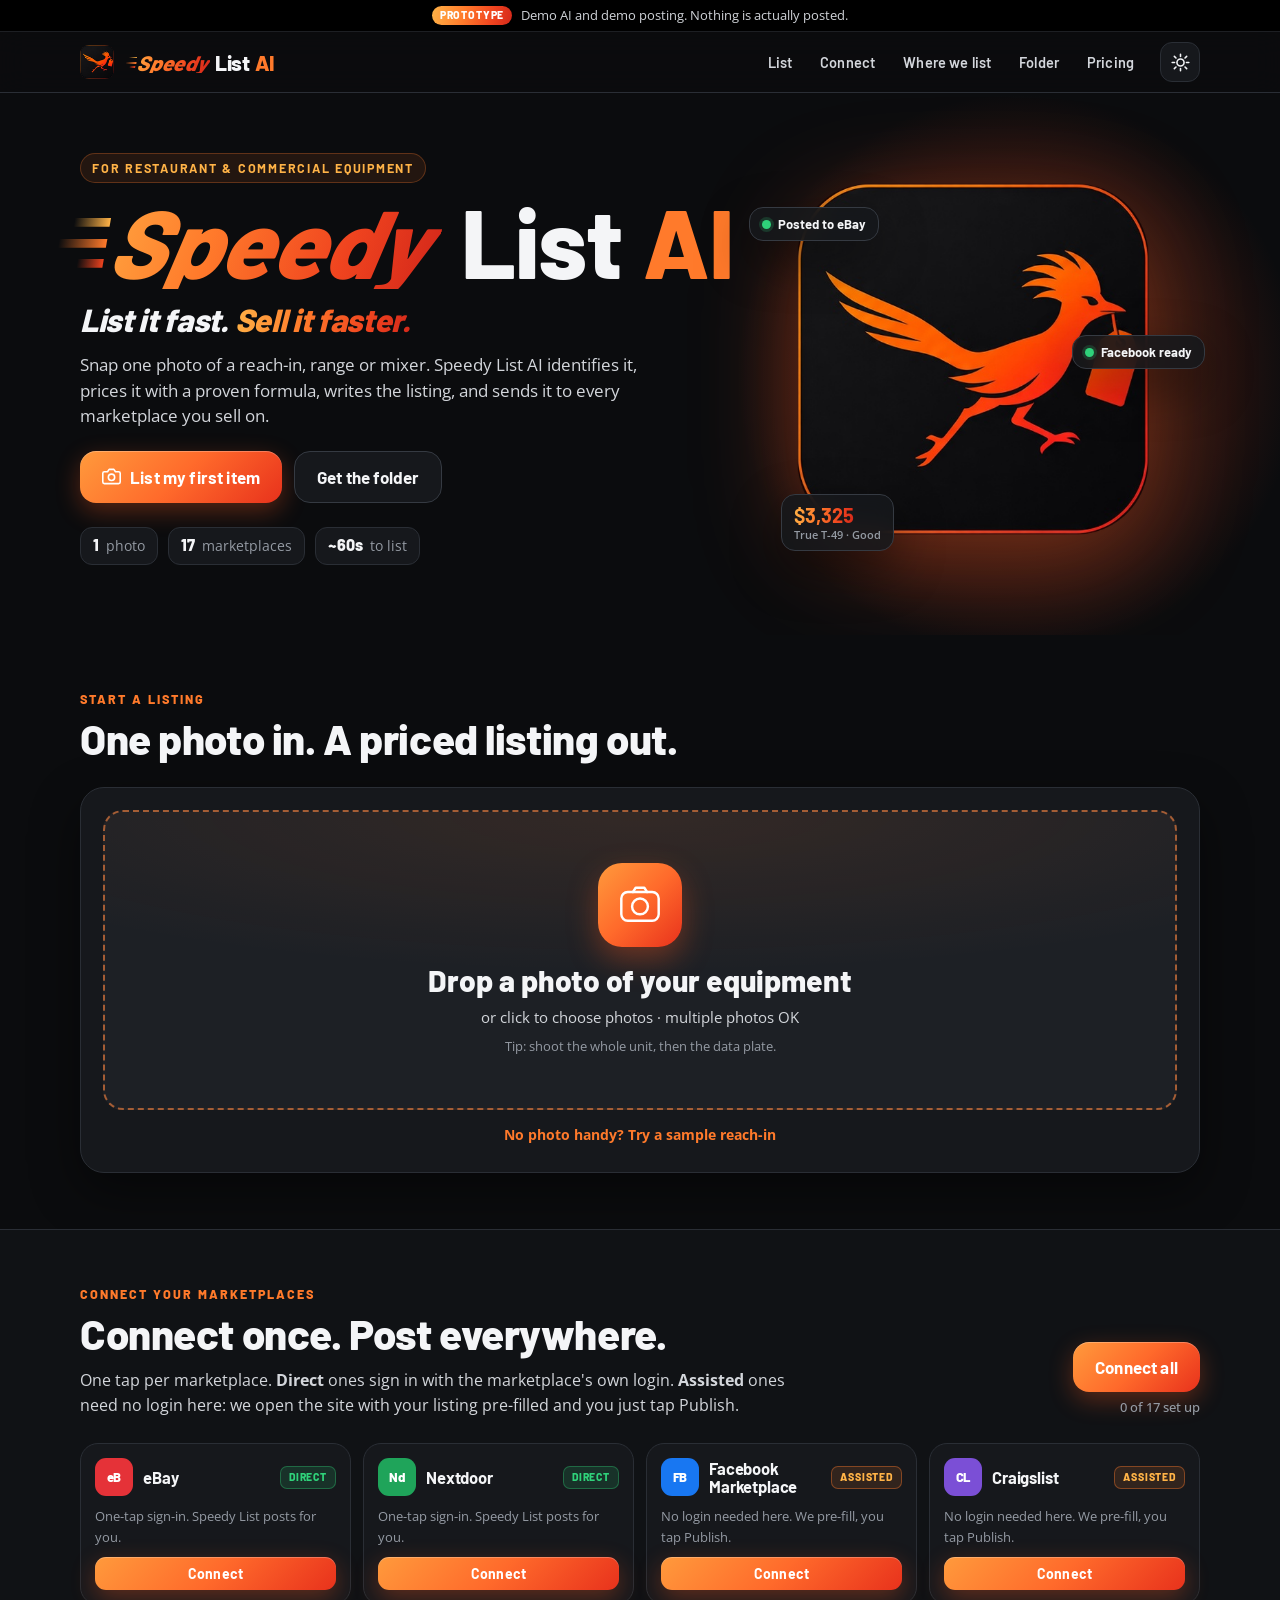
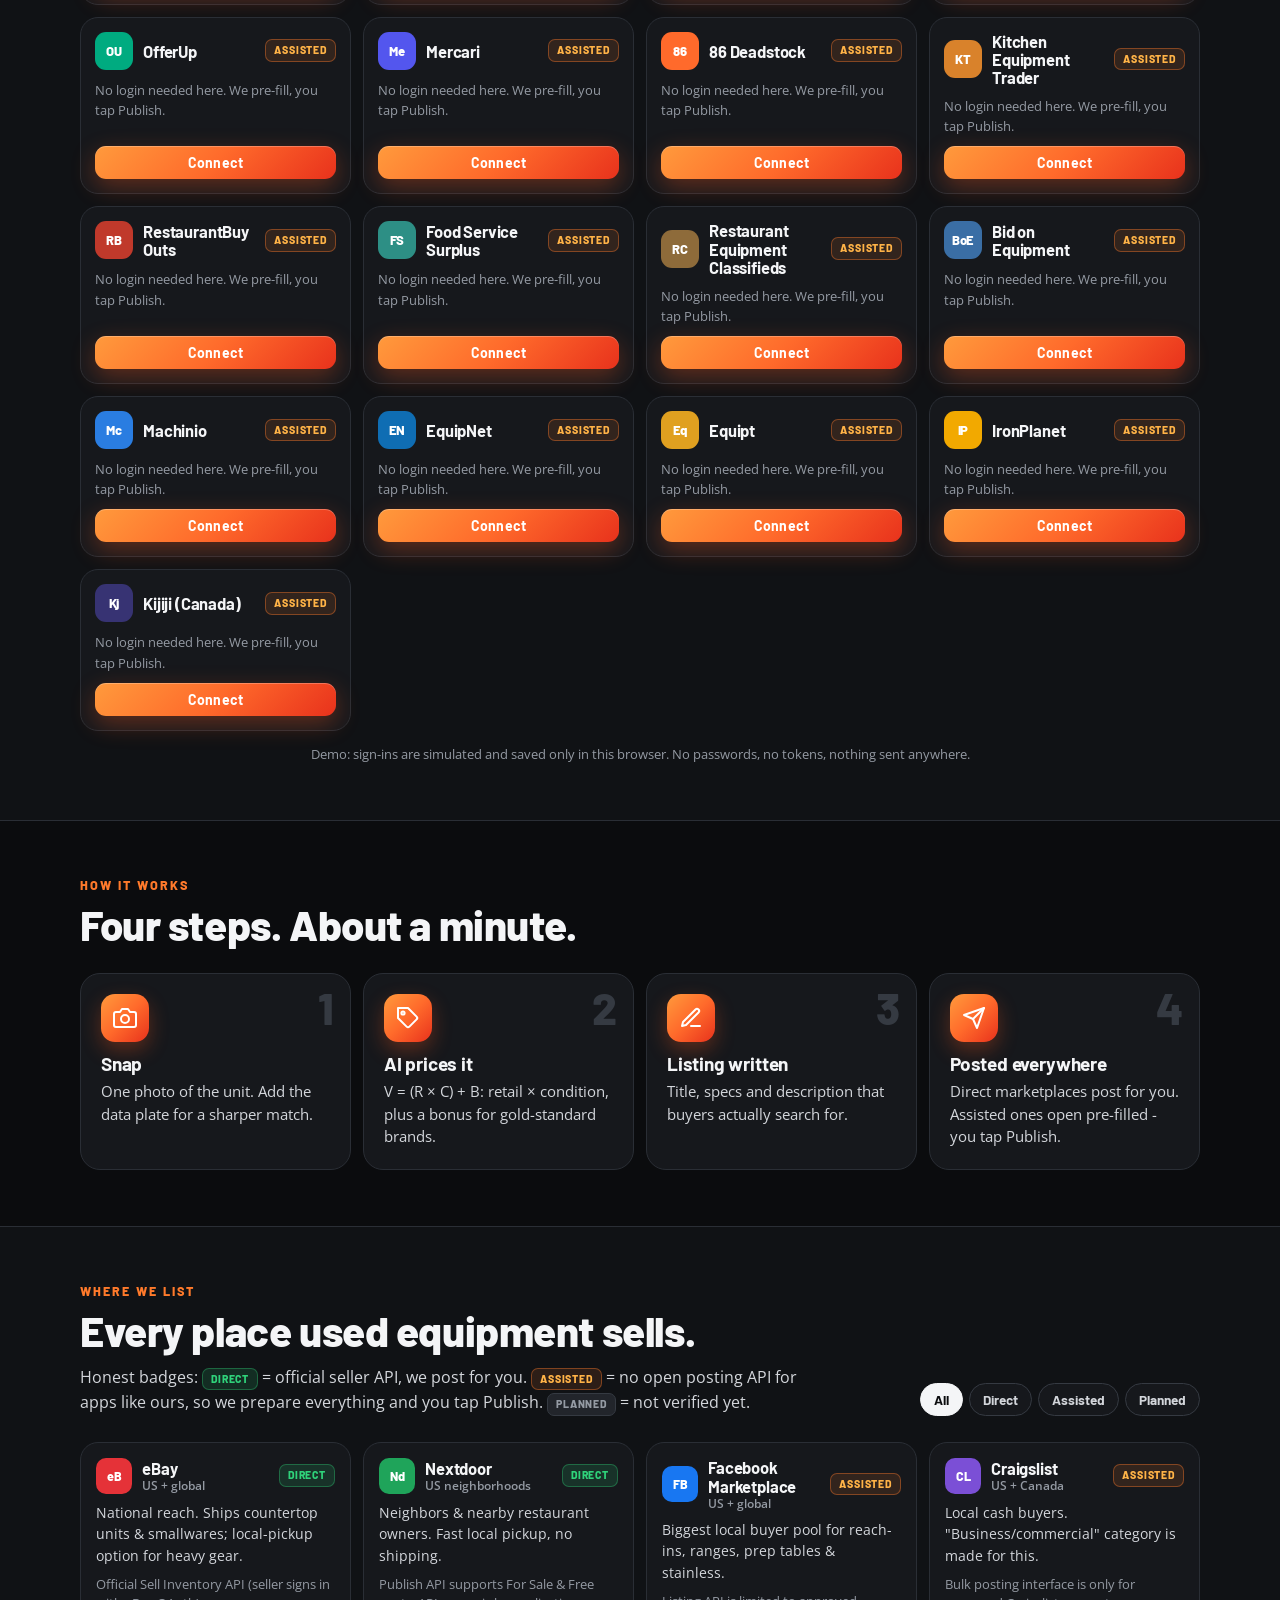
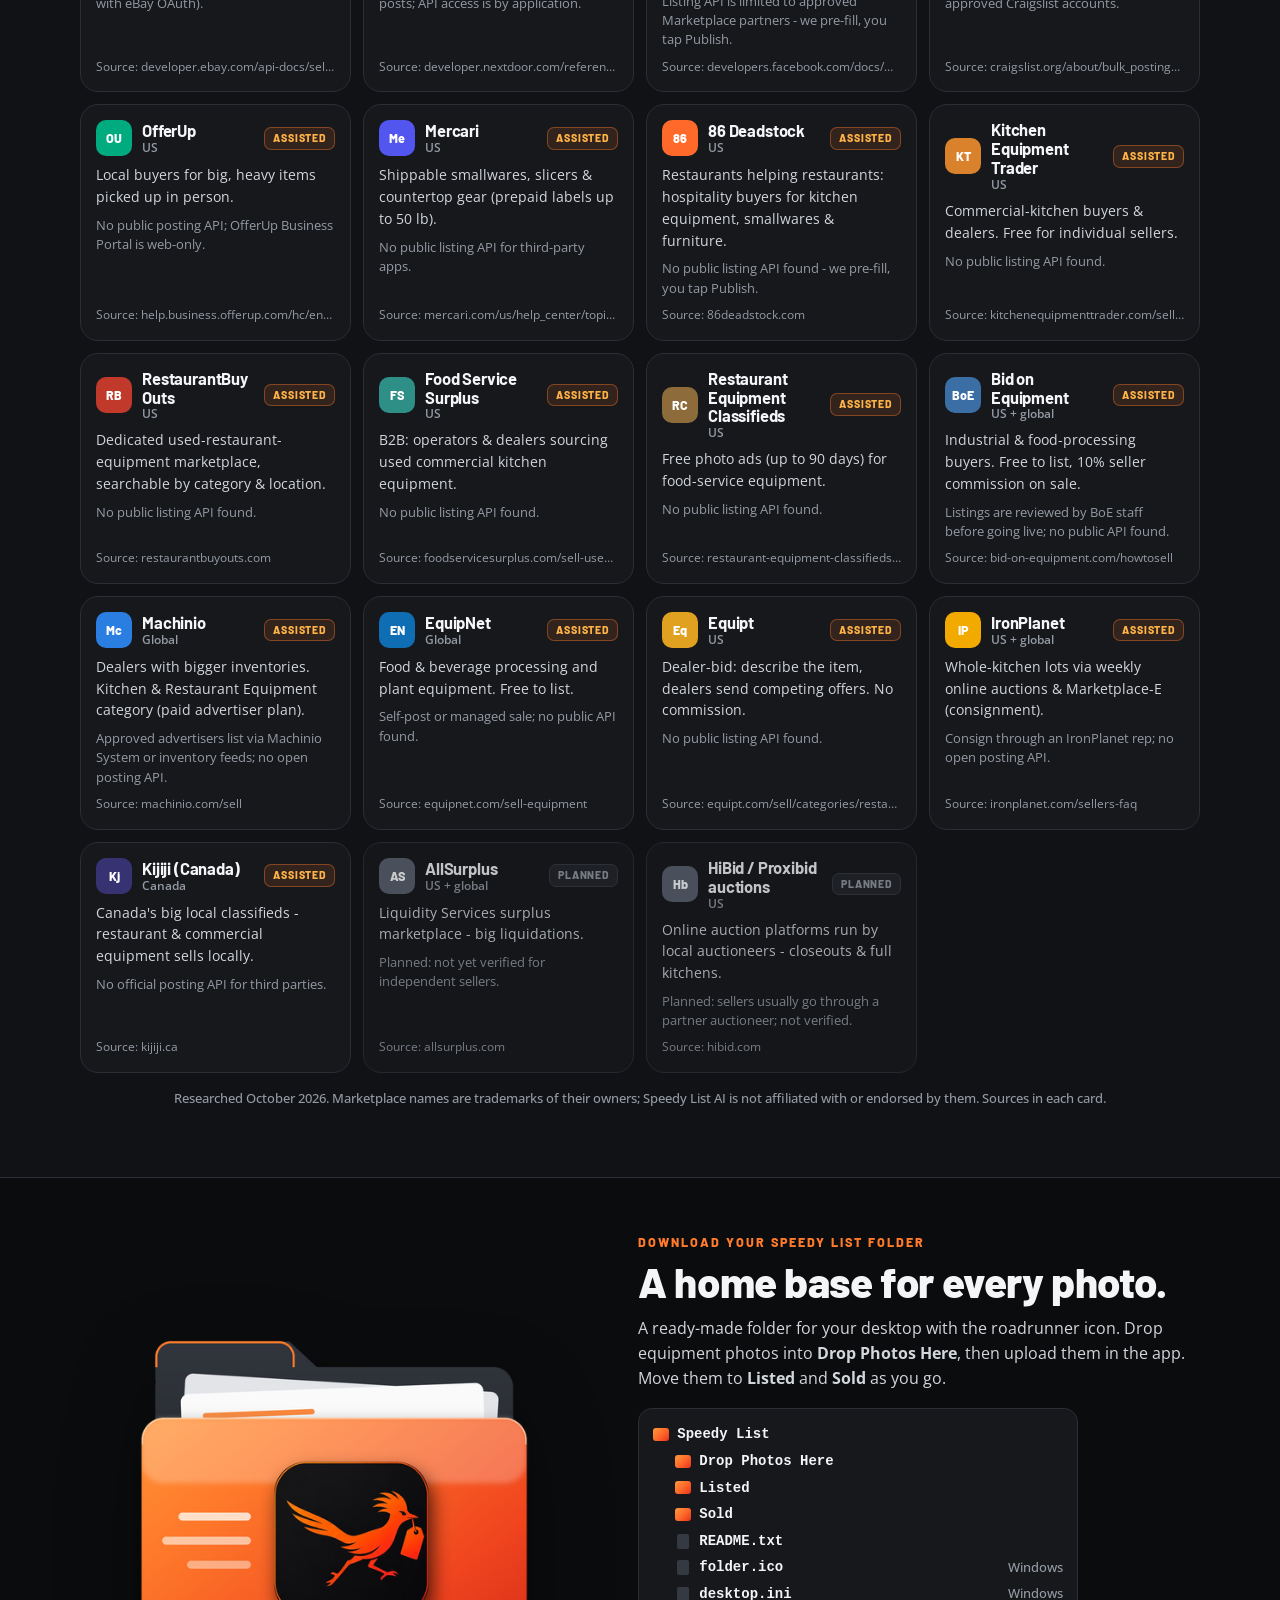
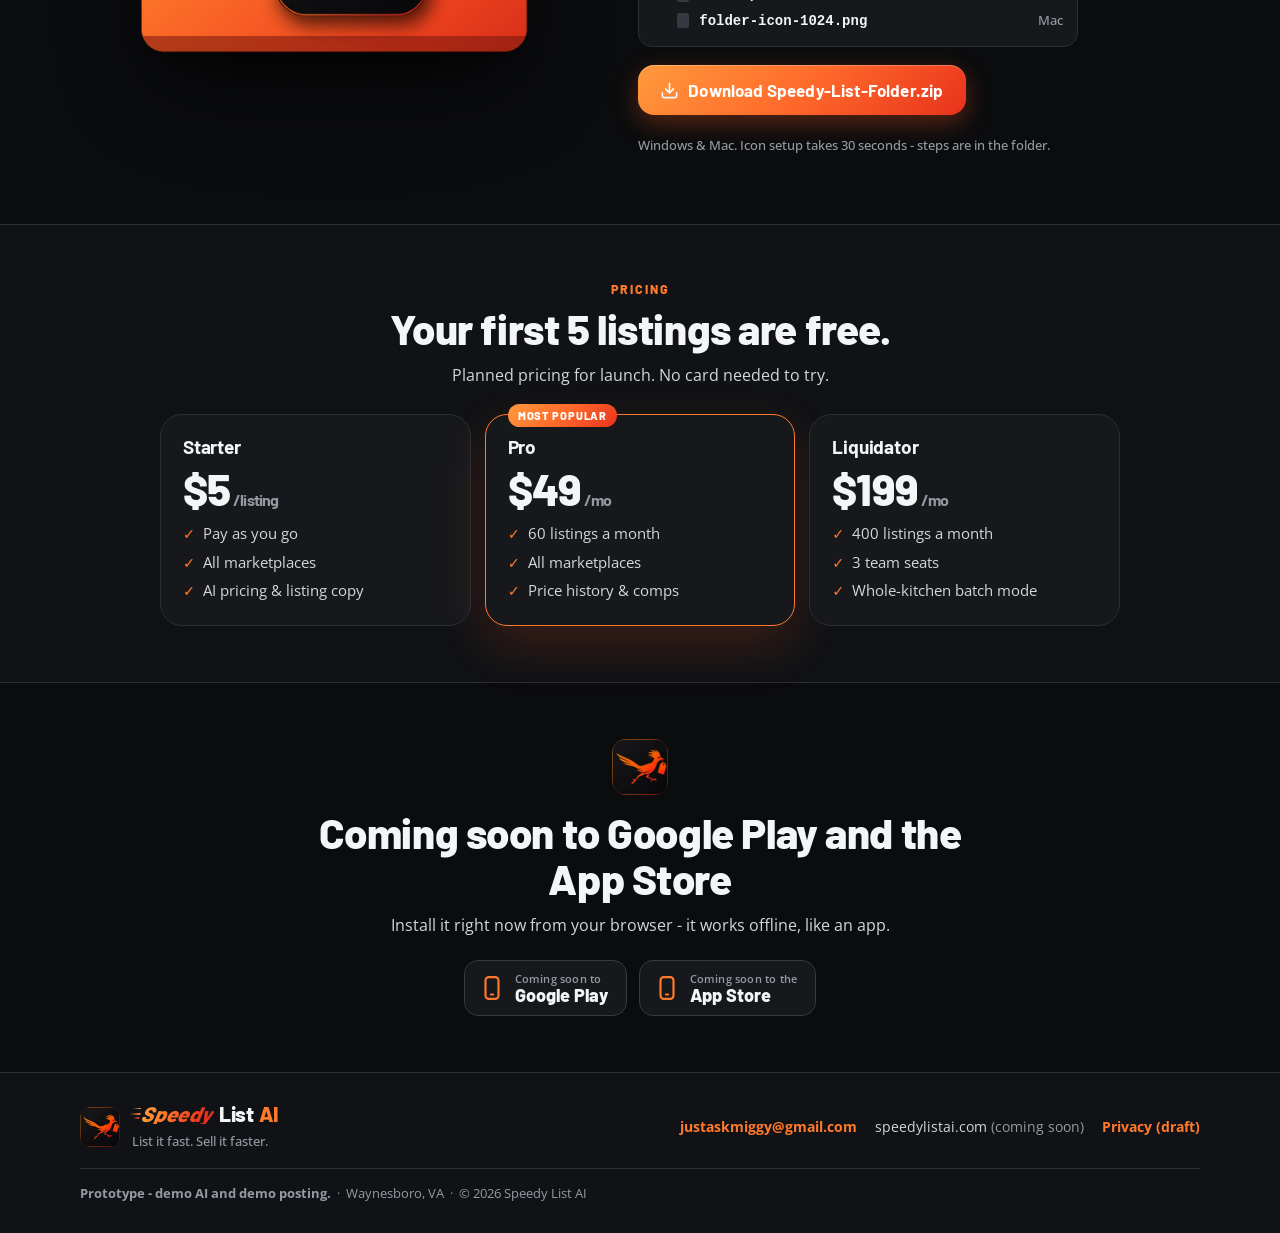
==== index.html @ b5d0db67 "Speedy List AI prototype" ====
<!doctype html>
<html lang="en" data-theme="dark">
<head>
<meta charset="utf-8">
<meta name="viewport" content="width=device-width, initial-scale=1, viewport-fit=cover">
<title>Speedy List AI - List it fast. Sell it faster.</title>
<meta name="description" content="Speedy List AI: one photo of your restaurant or commercial equipment becomes a priced listing on every marketplace. Prototype with demo AI and demo posting.">
<meta name="theme-color" content="#0b0c0e" media="(prefers-color-scheme: dark)">
<meta name="theme-color" content="#0b0c0e">
<meta name="color-scheme" content="dark light">
<link rel="manifest" href="manifest.webmanifest">
<link rel="icon" href="assets/brand/roadrunner-favicon-32.png" sizes="32x32" type="image/png">
<link rel="icon" href="assets/brand/roadrunner-icon-192.png" sizes="192x192" type="image/png">
<link rel="apple-touch-icon" href="assets/brand/roadrunner-apple-touch-180.png" sizes="180x180">
<meta name="apple-mobile-web-app-capable" content="yes"><meta name="mobile-web-app-capable" content="yes">
<meta name="apple-mobile-web-app-title" content="Speedy List">
<meta name="apple-mobile-web-app-status-bar-style" content="black-translucent">
<meta property="og:title" content="Speedy List AI - List it fast. Sell it faster.">
<meta property="og:description" content="One photo. Every marketplace. Priced right.">
<meta property="og:image" content="assets/brand/roadrunner-icon-512.png">
<link rel="preload" href="assets/fonts/Barlow-ExtraBold.woff2" as="font" type="font/woff2" crossorigin>
<link rel="preload" href="assets/fonts/OpenSans-var.woff2" as="font" type="font/woff2" crossorigin>
<link rel="stylesheet" href="css/app.css">
<script>try{var t=localStorage.getItem('sla.theme');if(t)document.documentElement.setAttribute('data-theme',t)}catch(e){}</script>
</head>
<body>
<a class="skip" href="#list">Skip to listing</a>
<div class="protobar" role="note"><span class="pill">PROTOTYPE</span> Demo AI and demo posting. Nothing is actually posted.</div>

<header class="topbar">
  <div class="wrap topbar-in">
    <a class="brand" href="#top" aria-label="Speedy List AI home">
      <img src="assets/brand/roadrunner-tile-64.png" width="34" height="34" alt="">
      <span class="wordmark sm"><span class="sp-speedy">Speedy</span><span class="sp-list">List</span><span class="sp-ai">AI</span></span>
    </a>
    <nav class="topnav" aria-label="Sections">
      <a href="#list">List</a><a href="#connect">Connect</a><a href="#marketplaces">Where we list</a><a href="#folder">Folder</a><a href="#pricing">Pricing</a>
    </nav>
    <button class="btn ghost sm" id="installBtn" hidden>Install app</button>
    <button class="iconbtn" id="themeBtn" aria-label="Toggle light / dark mode" title="Light / dark">
      <svg class="i-sun" viewBox="0 0 24 24" aria-hidden="true"><circle cx="12" cy="12" r="4.5"/><path d="M12 1.5v3M12 19.5v3M4.2 4.2l2.1 2.1M17.7 17.7l2.1 2.1M1.5 12h3M19.5 12h3M4.2 19.8l2.1-2.1M17.7 6.3l2.1-2.1"/></svg>
      <svg class="i-moon" viewBox="0 0 24 24" aria-hidden="true"><path d="M20.5 14.5A8.5 8.5 0 0 1 9.5 3.5a8.5 8.5 0 1 0 11 11z"/></svg>
    </button>
  </div>
</header>

<main id="top">
  <!-- HERO -->
  <section class="hero">
    <div class="hero-glow" aria-hidden="true"></div>
    <div class="wrap hero-in">
      <div class="hero-copy">
        <span class="eyebrow">For restaurant &amp; commercial equipment</span>
        <h1 class="wordmark xl"><span class="sp-speedy">Speedy</span><span class="sp-list">List</span><span class="sp-ai">AI</span></h1>
        <p class="slogan">List it fast. <span>Sell it faster.</span></p>
        <p class="lede">Snap one photo of a reach-in, range or mixer. Speedy List AI identifies it, prices it with a proven formula, writes the listing, and sends it to every marketplace you sell on.</p>
        <div class="cta-row">
          <a class="btn primary lg" href="#list">
            <svg viewBox="0 0 24 24" aria-hidden="true"><path d="M23 19a2 2 0 0 1-2 2H3a2 2 0 0 1-2-2V8a2 2 0 0 1 2-2h4l2-3h6l2 3h4a2 2 0 0 1 2 2z"/><circle cx="12" cy="13" r="4"/></svg>
            List my first item</a>
          <a class="btn ghost lg" href="#folder">Get the folder</a>
        </div>
        <ul class="hero-stats">
          <li><b>1</b> photo</li><li><b>17</b> marketplaces</li><li><b>~60s</b> to list</li>
        </ul>
      </div>
      <div class="hero-art" aria-hidden="true">
        <div class="tile-ring"><img src="assets/brand/roadrunner-tile.png" width="300" height="300" alt=""></div>
        <div class="float f1"><span class="dot ok"></span>Posted to eBay</div>
        <div class="float f2"><span class="dot ok"></span>Facebook ready</div>
        <div class="float f3"><b>$3,325</b><small>True T-49 · Good</small></div>
      </div>
    </div>
  </section>

  <!-- LIST FLOW -->
  <section class="sec" id="list">
    <div class="wrap">
      <div class="sec-head">
        <span class="kicker">Start a listing</span>
        <h2>One photo in. A priced listing out.</h2>
      </div>

      <div class="flow card" id="flow">
        <!-- step 0: drop -->
        <div class="step" id="stepDrop">
          <label class="drop" id="drop" tabindex="0">
            <input type="file" id="fileIn" accept="image/*" multiple hidden>
            <div class="drop-icon" aria-hidden="true">
              <svg viewBox="0 0 64 64"><rect x="6" y="14" width="52" height="40" rx="9"/><circle cx="32" cy="34" r="11"/><path d="M22 14l4-6h12l4 6"/></svg>
            </div>
            <strong class="drop-title">Drop a photo of your equipment</strong>
            <span class="drop-sub"><span class="desk">or click to choose photos</span><span class="mob">Tap to take a photo or choose from your library</span> · multiple photos OK</span>
            <span class="drop-hint">Tip: shoot the whole unit, then the data plate.</span>
          </label>
          <div class="sample-row"><button class="linkbtn" id="sampleBtn" type="button">No photo handy? Try a sample reach-in</button></div>
        </div>

        <!-- step 1: thumbs + identifying -->
        <div class="step" id="stepId" hidden>
          <div class="thumbs" id="thumbs"></div>
          <div class="ident" id="ident">
            <div class="scan"><img id="scanImg" alt=""><span class="scanline"></span></div>
            <div class="ident-copy">
              <h3><span class="spinner"></span> Identifying...</h3>
              <ul class="ident-steps" id="identSteps">
                <li>Reading the photo</li><li>Spotting brand &amp; model</li><li>Checking the data plate</li><li>Pulling new retail price</li>
              </ul>
              <p class="demo-note">Demo AI - simulated for the prototype.</p>
            </div>
          </div>
        </div>

        <!-- step 2: result -->
        <div class="step" id="stepResult" hidden>
          <div class="result-grid">
            <div class="col">
              <div class="item-card">
                <div class="item-photo"><img id="itemImg" alt="Your equipment photo"><span class="badge demo">DEMO AI</span></div>
                <div class="item-meta">
                  <span class="badge ok" id="itemConf">92% match</span>
                  <h3 id="itemName">True T-49 Two-Section Reach-In Refrigerator</h3>
                  <dl class="kv"><dt>Brand</dt><dd id="itemBrand">True</dd><dt>Model</dt><dd id="itemModel">T-49</dd><dt>Category</dt><dd id="itemCat">Refrigeration</dd></dl>
                  <p class="demo-note strong">Demo AI: this prototype does not analyze your photo yet. It picks a plausible sample item so you can see the flow. Edit anything below.</p>
                  <button class="linkbtn" id="retryBtn" type="button">Not it? Try another guess</button>
                </div>
              </div>

              <div class="price-card">
                <div class="price-head">
                  <h3>Speedy price</h3>
                  <span class="formula-tag">V = (R &times; C) + B</span>
                </div>
                <div class="field">
                  <label for="retailIn">R - new retail price</label>
                  <div class="money"><span>$</span><input id="retailIn" type="number" inputmode="numeric" min="0" step="50"></div>
                </div>
                <div class="field">
                  <span class="lbl">C - condition</span>
                  <div class="seg" id="condSeg" role="radiogroup" aria-label="Condition"></div>
                </div>
                <div class="field" id="bonusField">
                  <label for="bonusIn">B - brand bonus <span class="gold" id="goldTag">Gold-standard brand</span></label>
                  <div class="range-row"><input id="bonusIn" type="range" min="50" max="200" step="25"><output id="bonusOut">$150</output></div>
                  <p class="tiny" id="bonusNote">True, Hobart, Vulcan and Imperial Brown earn a $50-$200 bonus.</p>
                </div>
                <div class="calc" id="calc"></div>
                <div class="final">
                  <div><span class="tiny">Suggested list price</span><div class="big" id="vOut">$0</div></div>
                  <div class="field inline"><label for="priceIn">Your price</label><div class="money"><span>$</span><input id="priceIn" type="number" inputmode="numeric" min="0" step="5"></div></div>
                </div>
              </div>
            </div>

            <div class="col">
              <div class="listing-card">
                <h3>Your listing <span class="tiny">written for you - edit freely</span></h3>
                <div class="field"><label for="titleIn">Title <span class="tiny" id="titleCount">0/80</span></label><input id="titleIn" maxlength="80"></div>
                <div class="field"><label for="descIn">Description</label><textarea id="descIn" rows="9"></textarea></div>
              </div>

              <div class="post-card" id="postCard">
                <div class="post-head">
                  <h3>Post to</h3>
                  <a class="linkbtn" href="#connect" id="manageConn">Manage connections</a>
                </div>
                <div class="conn-chips" id="connChips"></div>
                <div class="conn-nudge" id="connNudge" hidden>
                  <span>Connect once and Speedy List checks your marketplaces automatically.</span>
                  <button class="btn primary sm" type="button" data-act="connect-all">Connect all (30 sec)</button>
                </div>
                <div class="mk-checks" id="mkChecks"></div>
                <button class="btn primary lg block" id="postBtn" type="button">
                  <svg viewBox="0 0 24 24" aria-hidden="true"><path d="M22 2 11 13"/><path d="M22 2 15 22l-4-9-9-4z"/></svg>
                  Post everywhere</button>
                <p class="demo-note center">Demo posting - nothing leaves your device.</p>
                <ol class="progress" id="postProgress" hidden></ol>
                <div class="done-row" id="doneRow" hidden>
                  <button class="btn ghost" id="againBtn" type="button">List another item</button>
                </div>
              </div>
            </div>
          </div>
        </div>
      </div>
    </div>
  </section>

  <!-- CONNECT -->
  <section class="sec alt" id="connect">
    <div class="wrap">
      <div class="sec-head row">
        <div>
          <span class="kicker">Connect your marketplaces</span>
          <h2>Connect once. Post everywhere.</h2>
          <p class="sub">One tap per marketplace. <b>Direct</b> ones sign in with the marketplace's own login. <b>Assisted</b> ones need no login here: we open the site with your listing pre-filled and you just tap Publish.</p>
        </div>
        <div class="connect-actions">
          <button class="btn primary lg" type="button" data-act="connect-all">Connect all</button>
          <span class="tiny" id="connSummary">0 of 17 connected</span>
        </div>
      </div>
      <div class="conn-grid" id="connGrid"></div>
      <p class="demo-note center">Demo: sign-ins are simulated and saved only in this browser. No passwords, no tokens, nothing sent anywhere.</p>
    </div>
  </section>

  <!-- HOW -->
  <section class="sec" id="how">
    <div class="wrap">
      <div class="sec-head"><span class="kicker">How it works</span><h2>Four steps. About a minute.</h2></div>
      <ol class="how">
        <li><span class="n">1</span><div class="how-ic"><svg viewBox="0 0 24 24"><path d="M23 19a2 2 0 0 1-2 2H3a2 2 0 0 1-2-2V8a2 2 0 0 1 2-2h4l2-3h6l2 3h4a2 2 0 0 1 2 2z"/><circle cx="12" cy="13" r="4"/></svg></div><h3>Snap</h3><p>One photo of the unit. Add the data plate for a sharper match.</p></li>
        <li><span class="n">2</span><div class="how-ic"><svg viewBox="0 0 24 24"><path d="M20.6 13.4 13.4 20.6a2 2 0 0 1-2.8 0L2 12V2h10l8.6 8.6a2 2 0 0 1 0 2.8z"/><circle cx="7" cy="7" r="1.6"/></svg></div><h3>AI prices it</h3><p>V = (R &times; C) + B: retail &times; condition, plus a bonus for gold-standard brands.</p></li>
        <li><span class="n">3</span><div class="how-ic"><svg viewBox="0 0 24 24"><path d="M12 20h9"/><path d="M16.5 3.5a2.1 2.1 0 0 1 3 3L7 19l-4 1 1-4z"/></svg></div><h3>Listing written</h3><p>Title, specs and description that buyers actually search for.</p></li>
        <li><span class="n">4</span><div class="how-ic"><svg viewBox="0 0 24 24"><path d="M22 2 11 13"/><path d="M22 2 15 22l-4-9-9-4z"/></svg></div><h3>Posted everywhere</h3><p>Direct marketplaces post for you. Assisted ones open pre-filled - you tap Publish.</p></li>
      </ol>
    </div>
  </section>

  <!-- MARKETPLACES -->
  <section class="sec alt" id="marketplaces">
    <div class="wrap">
      <div class="sec-head row">
        <div>
          <span class="kicker">Where we list</span>
          <h2>Every place used equipment sells.</h2>
          <p class="sub">Honest badges: <span class="mbadge direct">Direct</span> = official seller API, we post for you. <span class="mbadge assisted">Assisted</span> = no open posting API for apps like ours, so we prepare everything and you tap Publish. <span class="mbadge planned">Planned</span> = not verified yet.</p>
        </div>
        <div class="filter" role="tablist" aria-label="Filter marketplaces">
          <button class="chip on" data-filter="all" type="button">All</button>
          <button class="chip" data-filter="direct" type="button">Direct</button>
          <button class="chip" data-filter="assisted" type="button">Assisted</button>
          <button class="chip" data-filter="planned" type="button">Planned</button>
        </div>
      </div>
      <div class="mk-grid collapsed" id="mkGrid"></div>
      <div class="mk-more" id="mkMore"><button class="btn ghost" type="button" id="mkMoreBtn">Show all marketplaces</button></div>
      <p class="tiny center">Researched October 2026. Marketplace names are trademarks of their owners; Speedy List AI is not affiliated with or endorsed by them. Sources in each card.</p>
    </div>
  </section>

  <!-- FOLDER -->
  <section class="sec" id="folder">
    <div class="wrap folder-in">
      <div class="folder-art">
        <div class="folder-glow" aria-hidden="true"></div>
        <img src="img/speedy-list-folder-512.png" width="512" height="512" alt="Speedy List folder icon: an orange folder with the roadrunner logo on the front">
      </div>
      <div class="folder-copy">
        <span class="kicker">Download your Speedy List folder</span>
        <h2>A home base for every photo.</h2>
        <p class="sub">A ready-made folder for your desktop with the roadrunner icon. Drop equipment photos into <b>Drop Photos Here</b>, then upload them in the app. Move them to <b>Listed</b> and <b>Sold</b> as you go.</p>
        <ul class="tree" aria-label="Folder contents">
          <li class="d">Speedy List</li>
          <li class="d sub1">Drop Photos Here</li>
          <li class="d sub1">Listed</li>
          <li class="d sub1">Sold</li>
          <li class="f sub1">README.txt</li>
          <li class="f sub1">folder.ico <span class="tiny">Windows</span></li>
          <li class="f sub1">desktop.ini <span class="tiny">Windows</span></li>
          <li class="f sub1">folder-icon-1024.png <span class="tiny">Mac</span></li>
        </ul>
        <a class="btn primary lg" href="downloads/Speedy-List-Folder.zip" download="Speedy-List-Folder.zip" id="zipBtn">
          <svg viewBox="0 0 24 24" aria-hidden="true"><path d="M21 15v4a2 2 0 0 1-2 2H5a2 2 0 0 1-2-2v-4"/><path d="m7 10 5 5 5-5"/><path d="M12 15V3"/></svg>
          Download Speedy-List-Folder.zip</a>
        <p class="tiny">Windows &amp; Mac. Icon setup takes 30 seconds - steps are in the folder.</p>
      </div>
    </div>
  </section>

  <!-- PRICING -->
  <section class="sec alt" id="pricing">
    <div class="wrap">
      <div class="sec-head center"><span class="kicker">Pricing</span><h2>Your first 5 listings are free.</h2><p class="sub">Planned pricing for launch. No card needed to try.</p></div>
      <div class="plans">
        <div class="plan"><h3>Starter</h3><div class="amt">$5<small>/listing</small></div><ul><li>Pay as you go</li><li>All marketplaces</li><li>AI pricing &amp; listing copy</li></ul></div>
        <div class="plan hot"><span class="ribbon">Most popular</span><h3>Pro</h3><div class="amt">$49<small>/mo</small></div><ul><li>60 listings a month</li><li>All marketplaces</li><li>Price history &amp; comps</li></ul></div>
        <div class="plan"><h3>Liquidator</h3><div class="amt">$199<small>/mo</small></div><ul><li>400 listings a month</li><li>3 team seats</li><li>Whole-kitchen batch mode</li></ul></div>
      </div>
    </div>
  </section>

  <!-- STORES -->
  <section class="sec" id="apps">
    <div class="wrap stores">
      <img src="assets/brand/roadrunner-tile-64.png" width="56" height="56" alt="" class="stores-ic">
      <h2>Coming soon to Google Play and the App Store</h2>
      <p class="sub">Install it right now from your browser - it works offline, like an app.</p>
      <div class="store-badges">
        <span class="sbadge"><svg viewBox="0 0 24 24" aria-hidden="true"><rect x="6" y="2" width="12" height="20" rx="3"/><path d="M11 18h2"/></svg><span><small>Coming soon to</small>Google Play</span></span>
        <span class="sbadge"><svg viewBox="0 0 24 24" aria-hidden="true"><rect x="6" y="2" width="12" height="20" rx="3"/><path d="M11 18h2"/></svg><span><small>Coming soon to the</small>App Store</span></span>
      </div>
    </div>
  </section>
</main>

<footer class="footer">
  <div class="wrap foot-in">
    <div class="foot-brand">
      <img src="assets/brand/roadrunner-tile-64.png" width="40" height="40" alt="">
      <div><span class="wordmark sm"><span class="sp-speedy">Speedy</span><span class="sp-list">List</span><span class="sp-ai">AI</span></span><p class="tiny">List it fast. Sell it faster.</p></div>
    </div>
    <div class="foot-links">
      <a href="mailto:justaskmiggy@gmail.com">justaskmiggy@gmail.com</a>
      <span>speedylistai.com <em>(coming soon)</em></span>
      <a href="privacy.html">Privacy (draft)</a>
    </div>
    <p class="foot-note"><b>Prototype - demo AI and demo posting.</b> &nbsp;·&nbsp; Waynesboro, VA &nbsp;·&nbsp; &copy; 2026 Speedy List AI</p>
  </div>
</footer>

<div class="modal" id="modal" hidden><div class="modal-back" data-act="close"></div><div class="modal-box" role="dialog" aria-modal="true" aria-labelledby="modalTitle" id="modalBox"></div></div>
<div class="sheet" id="sheet" hidden></div>
<div class="toast" id="toast" role="status" aria-live="polite"></div>

<script src="js/data.js"></script>
<script src="js/app.js"></script>
</body>
</html>
---- css/app.css ----
/* Speedy List AI - dark-first, light mode via [data-theme=light] */
@font-face{font-family:"Barlow";font-weight:600;font-display:swap;src:url(../assets/fonts/Barlow-SemiBold.woff2) format("woff2")}
@font-face{font-family:"Barlow";font-weight:700;font-display:swap;src:url(../assets/fonts/Barlow-Bold.woff2) format("woff2")}
@font-face{font-family:"Barlow";font-weight:800;font-display:swap;src:url(../assets/fonts/Barlow-ExtraBold.woff2) format("woff2")}
@font-face{font-family:"Open Sans";font-weight:300 800;font-display:swap;src:url(../assets/fonts/OpenSans-var.woff2) format("woff2")}

:root{
  --o1:#ffb347;--o2:#ff7a2b;--o3:#f0441f;--o4:#d4281a;
  --grad:linear-gradient(100deg,#ffb347 0%,#ff7a2b 40%,#f0441f 75%,#d4281a 100%);
  --grad2:linear-gradient(135deg,#ff9a3c 0%,#ff6a2b 50%,#e8321c 100%);
  --green:#2fd27a;--blue:#4aa3ff;
  --r:18px;--r2:12px;
  --head:"Barlow","Arial Narrow",system-ui,sans-serif;--body:"Open Sans",system-ui,-apple-system,"Segoe UI",Roboto,sans-serif;
  --bg:#0b0c0e;--bg2:#101215;--card:#16181c;--card2:#1d2025;--line:#2a2e35;--line2:#353a42;
  --text:#f4f5f7;--text2:#d3d6db;--mute:#949aa3;--shadow:0 18px 50px rgba(0,0,0,.45);
  --chip:#22252b;--input:#0f1114;
}
[data-theme=light]{
  --bg:#f6f5f2;--bg2:#efece7;--card:#ffffff;--card2:#f7f5f2;--line:#e5e1db;--line2:#d6d1c9;
  --text:#121316;--text2:#2f3338;--mute:#626870;--shadow:0 16px 40px rgba(30,20,10,.10);
  --chip:#f1eee9;--input:#fbfaf8;
}
*{box-sizing:border-box}
html{scroll-behavior:smooth;-webkit-text-size-adjust:100%}
body{margin:0;background:var(--bg);color:var(--text);font:15px/1.55 var(--body);-webkit-font-smoothing:antialiased;overflow-x:hidden}
img{max-width:100%;display:block}
a{color:inherit}
h1,h2,h3{font-family:var(--head);margin:0;line-height:1.1;letter-spacing:-.01em}
h2{font-size:clamp(28px,4.4vw,42px);font-weight:800}
h3{font-size:19px;font-weight:700}
button,input,textarea,select{font:inherit;color:inherit}
svg{fill:none;stroke:currentColor;stroke-width:2;stroke-linecap:round;stroke-linejoin:round}
.wrap{max-width:1160px;margin:0 auto;padding:0 20px}
.skip{position:absolute;left:-999px}.skip:focus{left:10px;top:10px;z-index:99;background:#fff;color:#000;padding:8px 12px;border-radius:8px}
.tiny{font-size:12.5px;color:var(--mute);font-weight:500}
.center{text-align:center}
[hidden]{display:none!important}

/* prototype bar */
.protobar{background:#000;color:#cfd2d7;font-size:12.5px;text-align:center;padding:6px 12px;border-bottom:1px solid #1d1f23}
[data-theme=light] .protobar{background:#141518;color:#e6e7ea}
.pill{display:inline-block;background:var(--grad);color:#fff;font:800 10.5px/1 var(--head);letter-spacing:.08em;padding:4px 8px;border-radius:99px;margin-right:6px;vertical-align:1px;text-transform:uppercase}

/* wordmark: Speedy = heavy slanted gradient w/ motion streaks, List = white/dark, AI = orange */
.wordmark{font-family:var(--head);font-weight:800;white-space:nowrap;display:inline-flex;align-items:baseline;gap:.22em;letter-spacing:-.01em;line-height:1}
.wordmark .sp-speedy{position:relative;display:inline-block;font-style:italic;transform:skewX(-10deg);padding:0 .1em 0 .55em;margin-left:-.1em;
  background:var(--grad);-webkit-background-clip:text;background-clip:text;color:transparent;-webkit-text-fill-color:transparent}
.wordmark .sp-speedy::before{content:"";position:absolute;left:0;top:.26em;width:.5em;height:.52em;pointer-events:none;
  background:linear-gradient(90deg,transparent,#ffb347) 100% 0/75% .09em no-repeat,linear-gradient(90deg,transparent,#ff7a2b) 100% 50%/100% .09em no-repeat,linear-gradient(90deg,transparent,#f0441f) 100% 100%/55% .09em no-repeat}
.wordmark .sp-list{color:var(--text)}
.wordmark .sp-ai{color:var(--o2)}
.wordmark.sm{font-size:21px}
.wordmark.xl{font-size:clamp(50px,9vw,96px);margin:10px 0 6px;margin-left:-.12em}

/* top bar */
.topbar{position:sticky;top:0;z-index:40;background:color-mix(in srgb,var(--bg) 82%,transparent);backdrop-filter:saturate(1.4) blur(14px);-webkit-backdrop-filter:saturate(1.4) blur(14px);border-bottom:1px solid var(--line)}
.topbar-in{display:flex;align-items:center;gap:14px;height:60px}
.brand{display:flex;align-items:center;gap:14px;text-decoration:none;margin-right:auto}
.brand img{border-radius:9px}
.topnav{display:none;gap:4px}
.topnav a{text-decoration:none;color:var(--text2);font:600 14.5px var(--head);padding:8px 12px;border-radius:10px;letter-spacing:.01em}
.topnav a:hover{background:var(--chip);color:var(--text)}
.iconbtn{width:40px;height:40px;border-radius:12px;border:1px solid var(--line);background:var(--card);display:grid;place-items:center;cursor:pointer}
.iconbtn svg{width:19px;height:19px}
.i-moon{display:none}[data-theme=light] .i-sun{display:none}[data-theme=light] .i-moon{display:block}
@media(min-width:900px){.topnav{display:flex}}

/* buttons */
.btn{display:inline-flex;align-items:center;justify-content:center;gap:9px;border:0;border-radius:14px;padding:11px 18px;font:700 15.5px var(--head);letter-spacing:.01em;text-decoration:none;cursor:pointer;transition:transform .12s,box-shadow .2s,background .2s;white-space:nowrap}
.btn svg{width:19px;height:19px}
.btn:active{transform:scale(.98)}
.btn.primary{background:var(--grad2);color:#fff;box-shadow:0 8px 24px rgba(255,90,31,.32),inset 0 1px 0 rgba(255,255,255,.25)}
.btn.primary:hover{box-shadow:0 10px 30px rgba(255,90,31,.45),inset 0 1px 0 rgba(255,255,255,.25)}
.btn.primary:disabled{opacity:.5;cursor:not-allowed;box-shadow:none}
.btn.ghost{background:var(--card);color:var(--text);border:1px solid var(--line2)}
.btn.ghost:hover{border-color:var(--o2)}
.btn.lg{padding:15px 22px;font-size:17px;border-radius:16px}
.btn.sm{padding:8px 13px;font-size:14px;border-radius:11px}
.btn.block{width:100%}
.btn.ready{background:rgba(255,122,43,.12);color:var(--o1);border:1px solid rgba(255,122,43,.4)}
[data-theme=light] .btn.ready{color:#c94a12}
.btn.ok{background:rgba(47,210,122,.14);color:var(--green);border:1px solid rgba(47,210,122,.35)}
.linkbtn{background:none;border:0;color:var(--o2);font-weight:700;cursor:pointer;padding:4px 0;text-decoration:none;font-size:14px}
.linkbtn:hover{text-decoration:underline}

/* hero */
.hero{position:relative;overflow:hidden;padding:34px 0 46px}
.hero-glow{position:absolute;inset:-20% -10% auto auto;width:780px;height:780px;background:radial-gradient(closest-side,rgba(255,106,43,.28),rgba(240,68,31,.10) 55%,transparent 72%);pointer-events:none}
[data-theme=light] .hero-glow{background:radial-gradient(closest-side,rgba(255,122,43,.22),rgba(240,68,31,.07) 55%,transparent 72%)}
.hero-in{position:relative;display:grid;gap:26px;align-items:center}
.hero-copy{order:2;text-align:center}
.hero-art{order:1;position:relative;justify-self:center;width:min(78vw,330px);aspect-ratio:1}
.eyebrow{display:inline-block;font:700 12.5px var(--head);letter-spacing:.14em;text-transform:uppercase;color:var(--o1);background:rgba(255,122,43,.10);border:1px solid rgba(255,122,43,.28);padding:6px 11px;border-radius:99px}
[data-theme=light] .eyebrow{color:#c94a12}
.slogan{font:800 clamp(22px,3.6vw,32px)/1.15 var(--head);margin:6px 0 14px;font-style:italic;letter-spacing:-.01em}
.slogan span{background:var(--grad);-webkit-background-clip:text;background-clip:text;color:transparent}
.lede{color:var(--text2);font-size:16.5px;max-width:560px;margin:0 auto 22px}
.cta-row{display:flex;gap:12px;flex-wrap:wrap;justify-content:center}
.hero-stats{list-style:none;padding:0;margin:24px 0 0;display:flex;gap:10px;justify-content:center;flex-wrap:wrap}
.hero-stats li{background:var(--card);border:1px solid var(--line);border-radius:12px;padding:7px 12px;font-size:13.5px;color:var(--mute)}
.hero-stats b{color:var(--text);font:800 16px var(--head);margin-right:3px}
.tile-ring{position:absolute;inset:6%;border-radius:22%;filter:drop-shadow(0 24px 50px rgba(255,90,31,.35));animation:bob 6s ease-in-out infinite}
.tile-ring img{width:100%;height:100%}
.float{position:absolute;background:color-mix(in srgb,var(--card) 88%,transparent);backdrop-filter:blur(10px);-webkit-backdrop-filter:blur(10px);border:1px solid var(--line2);border-radius:14px;padding:8px 12px;font:700 13px var(--head);box-shadow:var(--shadow);display:flex;align-items:center;gap:7px;white-space:nowrap}
.float small{display:block;font:600 11px var(--body);color:var(--mute)}
.float b{font-size:20px;background:var(--grad);-webkit-background-clip:text;background-clip:text;color:transparent}
.float.f3{flex-direction:column;align-items:flex-start;gap:0}
.f1{left:-6%;top:12%;animation:bob 5s ease-in-out infinite .4s}
.f2{right:-8%;top:44%;animation:bob 5.5s ease-in-out infinite 1s}
.f3{left:2%;bottom:2%;animation:bob 6.5s ease-in-out infinite .2s}
.dot{width:9px;height:9px;border-radius:50%;background:var(--o2);display:inline-block}
.dot.ok{background:var(--green);box-shadow:0 0 0 3px rgba(47,210,122,.18)}
@keyframes bob{0%,100%{transform:translateY(0)}50%{transform:translateY(-7px)}}
@media(min-width:900px){
  .hero{padding:60px 0 70px}
  .hero-in{grid-template-columns:1.1fr .9fr;gap:40px}
  .hero-copy{order:1;text-align:left}.hero-art{order:2;width:400px}
  .lede{margin-left:0}.cta-row,.hero-stats{justify-content:flex-start}
}
@media (prefers-reduced-motion:reduce){*{animation:none!important;transition:none!important}}

/* sections */
.sec{padding:56px 0;scroll-margin-top:60px}
#flow{scroll-margin-top:76px}
.sec.alt{background:var(--bg2);border-top:1px solid var(--line);border-bottom:1px solid var(--line)}
.sec-head{margin-bottom:26px}
.sec-head.center{text-align:center}
.sec-head.row{display:flex;flex-wrap:wrap;gap:18px;align-items:flex-end;justify-content:space-between}
.sec-head.row>div:first-child{max-width:720px}
.kicker{display:block;font:800 12.5px var(--head);letter-spacing:.16em;text-transform:uppercase;color:var(--o2);margin-bottom:8px}
.sub{color:var(--text2);font-size:16px;margin:12px 0 0;max-width:720px}
.sec-head.center .sub{margin-left:auto;margin-right:auto}
.card{background:var(--card);border:1px solid var(--line);border-radius:24px;box-shadow:var(--shadow)}

/* flow */
.flow{padding:16px}
@media(min-width:700px){.flow{padding:22px}}
.drop{display:flex;flex-direction:column;align-items:center;justify-content:center;text-align:center;gap:8px;min-height:300px;border:2px dashed color-mix(in srgb,var(--o2) 55%,var(--line2));border-radius:20px;cursor:pointer;padding:30px 18px;
  background:radial-gradient(120% 90% at 50% 0%,rgba(255,122,43,.10),transparent 60%),var(--card2);transition:border-color .2s,background .2s,transform .15s}
.drop:hover,.drop:focus-visible{border-color:var(--o2);outline:none}
.drop.over{border-color:var(--o1);background:radial-gradient(120% 90% at 50% 0%,rgba(255,122,43,.22),transparent 65%),var(--card2);transform:scale(1.01)}
.drop-icon{width:84px;height:84px;border-radius:24px;background:var(--grad2);display:grid;place-items:center;box-shadow:0 12px 30px rgba(255,90,31,.35);margin-bottom:8px}
.drop-icon svg{width:46px;height:46px;stroke:#fff;stroke-width:3.4}
.drop-title{font:800 clamp(22px,3.4vw,30px)/1.15 var(--head)}
.drop-sub{color:var(--text2);font-size:15px}
.drop-sub .mob{display:none}
@media(hover:none) and (pointer:coarse){.drop-sub .mob{display:inline}.drop-sub .desk{display:none}}
.drop-hint{font-size:12.5px;color:var(--mute)}
.sample-row{text-align:center;margin-top:10px}

.thumbs{display:flex;gap:10px;overflow-x:auto;padding-bottom:6px;margin-bottom:14px}
.thumbs img{width:74px;height:74px;object-fit:cover;border-radius:12px;border:2px solid var(--line2);flex:none}
.thumbs img:first-child{border-color:var(--o2)}
.ident{display:grid;gap:18px;align-items:center}
@media(min-width:700px){.ident{grid-template-columns:280px 1fr}}
.scan{position:relative;border-radius:16px;overflow:hidden;aspect-ratio:4/3;background:#000;max-width:420px}
.scan img{width:100%;height:100%;object-fit:cover;opacity:.85}
.scanline{position:absolute;left:0;right:0;height:3px;background:linear-gradient(90deg,transparent,var(--o1),transparent);box-shadow:0 0 18px 6px rgba(255,122,43,.45);animation:scan 1.4s ease-in-out infinite alternate}
@keyframes scan{from{top:4%}to{top:94%}}
.ident h3{font-size:24px;display:flex;align-items:center;gap:10px}
.spinner{width:20px;height:20px;border-radius:50%;border:3px solid rgba(255,122,43,.25);border-top-color:var(--o2);animation:spin .8s linear infinite;display:inline-block;flex:none}
@keyframes spin{to{transform:rotate(360deg)}}
.ident-steps{list-style:none;padding:0;margin:12px 0}
.ident-steps li{padding:5px 0 5px 28px;position:relative;color:var(--mute);transition:color .2s}
.ident-steps li::before{content:"";position:absolute;left:0;top:8px;width:16px;height:16px;border-radius:50%;border:2px solid var(--line2)}
.ident-steps li.on{color:var(--text)}
.ident-steps li.on::before{border-color:var(--o2);border-top-color:transparent;animation:spin .8s linear infinite}
.ident-steps li.done{color:var(--text)}
.ident-steps li.done::before{border-color:var(--green);background:var(--green) url("data:image/svg+xml,%3Csvg xmlns='http://www.w3.org/2000/svg' viewBox='0 0 24 24' fill='none' stroke='%23062' stroke-width='4' stroke-linecap='round' stroke-linejoin='round'%3E%3Cpath d='M5 12l5 5 9-10'/%3E%3C/svg%3E") center/11px no-repeat}
.demo-note{font-size:12.5px;color:var(--mute);margin:6px 0 0}
.demo-note.strong{background:rgba(255,122,43,.09);border:1px solid rgba(255,122,43,.25);color:var(--text2);border-radius:10px;padding:8px 10px}

.result-grid{display:grid;gap:16px}
@media(min-width:960px){.result-grid{grid-template-columns:1fr 1fr;align-items:start}}
.col{display:grid;gap:16px;min-width:0}
.item-card,.price-card,.listing-card,.post-card{background:var(--card2);border:1px solid var(--line);border-radius:18px;padding:16px}
.item-card{display:grid;gap:14px}
@media(min-width:520px){.item-card{grid-template-columns:150px 1fr}}
.item-photo{position:relative;border-radius:14px;overflow:hidden;aspect-ratio:1;background:#000}
.item-photo img{width:100%;height:100%;object-fit:cover}
.item-photo .badge{position:absolute;left:8px;top:8px}
.badge{display:inline-block;font:800 11px/1 var(--head);letter-spacing:.08em;text-transform:uppercase;padding:5px 8px;border-radius:7px}
.badge.demo{background:rgba(0,0,0,.75);color:#ffb347;border:1px solid rgba(255,179,71,.5)}
.badge.ok{background:rgba(47,210,122,.14);color:var(--green)}
.item-meta h3{font-size:21px;margin:8px 0}
.kv{display:grid;grid-template-columns:auto 1fr;gap:3px 12px;margin:0 0 8px;font-size:14px}
.kv dt{color:var(--mute)}.kv dd{margin:0;font-weight:600}
.price-head,.post-head{display:flex;justify-content:space-between;align-items:center;gap:10px;margin-bottom:10px}
.formula-tag{font:800 14px var(--head);color:var(--o1);background:rgba(255,122,43,.1);border:1px dashed rgba(255,122,43,.45);padding:4px 9px;border-radius:9px}
[data-theme=light] .formula-tag{color:#c94a12}
.field{display:grid;gap:6px;margin-bottom:12px}
.field label,.field .lbl{font:700 13.5px var(--head);letter-spacing:.02em;color:var(--text2);display:flex;gap:8px;align-items:center;justify-content:space-between}
.field input,.field textarea{width:100%;background:var(--input);border:1px solid var(--line2);border-radius:12px;padding:10px 12px;outline:none;transition:border-color .2s}
.field input:focus,.field textarea:focus{border-color:var(--o2);box-shadow:0 0 0 3px rgba(255,122,43,.15)}
.field textarea{resize:vertical;font-size:14px;line-height:1.5}
.money{position:relative}.money span{position:absolute;left:12px;top:50%;transform:translateY(-50%);color:var(--mute);font-weight:700}
.money input{padding-left:24px!important;font-weight:700}
.seg{display:grid;grid-template-columns:repeat(3,1fr);gap:6px;background:var(--input);border:1px solid var(--line2);border-radius:13px;padding:4px}
.seg button{border:0;background:transparent;border-radius:9px;padding:8px 4px;cursor:pointer;font:700 14px var(--head);color:var(--text2);line-height:1.15}
.seg button small{display:block;font:600 11.5px var(--body);color:var(--mute)}
.seg button.on{background:var(--grad2);color:#fff;box-shadow:0 4px 14px rgba(255,90,31,.3)}
.seg button.on small{color:rgba(255,255,255,.85)}
.gold{font:800 10.5px var(--head);letter-spacing:.06em;text-transform:uppercase;color:#1a1000;background:linear-gradient(90deg,#ffd36b,#ffb347);padding:3px 7px;border-radius:6px}
.range-row{display:flex;align-items:center;gap:12px}
.range-row input{flex:1;accent-color:var(--o2);padding:0;border:0;background:none;box-shadow:none!important}
.range-row output{font:800 16px var(--head);min-width:52px;text-align:right}
.calc{font:600 14px var(--head);background:var(--input);border:1px dashed var(--line2);border-radius:12px;padding:10px 12px;color:var(--text2);overflow-x:auto;white-space:nowrap}
.calc b{color:var(--text)}
.final{display:flex;align-items:flex-end;justify-content:space-between;gap:14px;margin-top:12px;flex-wrap:wrap}
.final .big{font:800 40px/1 var(--head);background:var(--grad);-webkit-background-clip:text;background-clip:text;color:transparent;letter-spacing:-.02em}
.field.inline{margin:0;width:150px}
.listing-card h3,.post-head h3{display:flex;align-items:baseline;gap:10px;flex-wrap:wrap;margin-bottom:10px}

.conn-chips{display:flex;flex-wrap:wrap;gap:6px;margin-bottom:10px}
.cchip{display:inline-flex;align-items:center;gap:6px;font:700 12.5px var(--head);padding:5px 9px;border-radius:99px;background:var(--chip);border:1px solid var(--line);color:var(--text2)}
.cchip.on{background:rgba(47,210,122,.12);border-color:rgba(47,210,122,.35);color:var(--green)}
.cchip.ready{background:rgba(255,122,43,.10);border-color:rgba(255,122,43,.35);color:var(--o1)}
[data-theme=light] .cchip.ready{color:#c94a12}[data-theme=light] .cchip.on{color:#118a4a}
.cchip svg{width:13px;height:13px;stroke-width:3}
.conn-nudge{display:flex;gap:10px;align-items:center;justify-content:space-between;flex-wrap:wrap;background:rgba(255,122,43,.08);border:1px solid rgba(255,122,43,.3);border-radius:12px;padding:10px 12px;margin-bottom:12px;font-size:14px}
.mk-checks{display:grid;gap:8px;margin-bottom:14px}
.mk-group{font:800 11.5px var(--head);letter-spacing:.12em;text-transform:uppercase;color:var(--mute);display:flex;justify-content:space-between;align-items:center;margin-top:4px}
.mk-group button{font-size:12px;text-transform:none;letter-spacing:0}
.mk-row{display:grid;grid-template-columns:repeat(auto-fill,minmax(205px,1fr));gap:8px}
.mcheck{display:flex;align-items:center;gap:10px;padding:9px 10px;border-radius:12px;border:1px solid var(--line);background:var(--card);cursor:pointer;font-size:14px;font-weight:600;min-width:0}
.mcheck:has(input:checked){border-color:color-mix(in srgb,var(--o2) 60%,var(--line))}
.mcheck input{width:18px;height:18px;accent-color:var(--o2);flex:none;margin:0}
.mcheck .nm{flex:1;min-width:0;overflow:hidden;text-overflow:ellipsis;white-space:nowrap}
.mono{width:26px;height:26px;border-radius:8px;display:grid;place-items:center;font:800 10.5px var(--head);color:#fff;flex:none;letter-spacing:-.02em}
.mstate{width:8px;height:8px;border-radius:50%;flex:none;background:var(--line2)}
.mstate.on{background:var(--green)}.mstate.ready{background:var(--o2)}
.progress{list-style:none;padding:0;margin:14px 0 0;display:grid;gap:7px}
.progress li{display:flex;align-items:center;gap:10px;padding:9px 11px;border-radius:12px;background:var(--card);border:1px solid var(--line);font-size:14px;font-weight:600}
.progress li .nm{flex:1;min-width:0}
.progress .st{font:700 13px var(--head);color:var(--mute);display:flex;align-items:center;gap:7px;text-align:right}
.progress .st.ok{color:var(--green)}
.progress .st button{font:700 12.5px var(--head);border:1px solid rgba(255,122,43,.45);background:rgba(255,122,43,.1);color:var(--o1);border-radius:9px;padding:6px 9px;cursor:pointer;text-align:left;white-space:normal}
[data-theme=light] .progress .st button{color:#c94a12}
.progress .bar{height:4px;border-radius:9px;background:var(--line);overflow:hidden;width:60px;flex:none}
.progress .bar i{display:block;height:100%;width:0;background:var(--grad);transition:width .5s}
.done-row{display:flex;justify-content:center;margin-top:14px}

/* connect */
.connect-actions{display:flex;flex-direction:column;align-items:flex-start;gap:6px}
@media(min-width:760px){.connect-actions{align-items:flex-end}}
.conn-grid{display:grid;gap:12px;grid-template-columns:repeat(auto-fill,minmax(250px,1fr));margin-bottom:14px}
.ccard{background:var(--card);border:1px solid var(--line);border-radius:18px;padding:14px;display:flex;flex-direction:column;gap:10px;transition:border-color .2s,transform .2s}
.ccard.on{border-color:rgba(47,210,122,.45)}
.ccard.ready{border-color:rgba(255,122,43,.4)}
.ccard-top{display:flex;align-items:center;gap:10px}
.ccard-top .mono{width:38px;height:38px;border-radius:11px;font-size:13px}
.ccard-top h3{font-size:16.5px;flex:1;min-width:0;overflow-wrap:break-word}
.ccard-top .mono,.mk-top .mono{flex:none}
.ccard-top .mbadge{margin-left:auto;flex:none}
.ccard .stat{font-size:13px;color:var(--mute);min-height:38px}
.ccard .stat b{color:var(--text)}
.ccard .stat.on{color:var(--green)}.ccard .stat.ready{color:var(--text2)}
.ccard .row{display:flex;gap:8px;align-items:center;margin-top:auto}
.ccard .row .btn{flex:1}
.check{width:22px;height:22px;border-radius:50%;background:var(--green);display:inline-grid;place-items:center;flex:none}
.check svg{width:13px;height:13px;stroke:#04210f;stroke-width:3.5}
.check.or{background:var(--o2)}.check.or svg{stroke:#fff}
.mbadge{display:inline-flex;align-items:center;font:800 10.5px/1 var(--head);letter-spacing:.08em;text-transform:uppercase;padding:5px 8px;border-radius:7px;white-space:nowrap}
.mbadge.direct{background:rgba(47,210,122,.14);color:var(--green);border:1px solid rgba(47,210,122,.35)}
.mbadge.assisted{background:rgba(255,122,43,.12);color:var(--o1);border:1px solid rgba(255,122,43,.4)}
.mbadge.planned{background:var(--chip);color:var(--mute);border:1px solid var(--line2)}
[data-theme=light] .mbadge.direct{color:#118a4a}[data-theme=light] .mbadge.assisted{color:#c94a12}

/* marketplaces grid */
.filter{display:flex;gap:6px;flex-wrap:wrap}
.chip{border:1px solid var(--line2);background:var(--card);border-radius:99px;padding:7px 13px;font:700 13.5px var(--head);cursor:pointer;color:var(--text2)}
.chip.on{background:var(--text);color:var(--bg);border-color:var(--text)}
.mk-grid{display:grid;gap:12px;grid-template-columns:repeat(auto-fill,minmax(260px,1fr));margin-bottom:16px}
.mk{background:var(--card);border:1px solid var(--line);border-radius:18px;padding:15px;display:flex;flex-direction:column;gap:8px}
.mk.planned{opacity:.78}
.mk-top{display:flex;align-items:center;gap:10px}
.mk-top .mono{width:36px;height:36px;border-radius:10px;font-size:12.5px}
.mk-top h3{font-size:16.5px;line-height:1.15}
.mk-top .region{display:block;font:600 11.5px var(--body);color:var(--mute)}
.mk-top>div{flex:1;min-width:0}.mk-top h3{overflow-wrap:break-word}
.mk-top .mbadge{margin-left:auto;flex:none}
.mk p{margin:0;font-size:14px;color:var(--text2)}
.mk .api{font-size:12.5px;color:var(--mute)}
.mk .src{font-size:12px;color:var(--mute);text-decoration:none;margin-top:auto;overflow:hidden;text-overflow:ellipsis;white-space:nowrap}
.mk .src:hover{color:var(--o2)}

/* how */
.how{list-style:none;padding:0;margin:0;display:grid;gap:12px;grid-template-columns:repeat(auto-fit,minmax(220px,1fr))}
.how li{position:relative;background:var(--card);border:1px solid var(--line);border-radius:20px;padding:20px}
.how .n{position:absolute;right:16px;top:12px;font:800 44px/1 var(--head);color:var(--line2)}
.how-ic{width:48px;height:48px;border-radius:14px;background:var(--grad2);display:grid;place-items:center;margin-bottom:12px;box-shadow:0 8px 20px rgba(255,90,31,.3)}
.how-ic svg{width:24px;height:24px;stroke:#fff}
.how h3{margin-bottom:6px}.how p{margin:0;color:var(--text2);font-size:14.5px}

/* folder */
.folder-in{display:grid;gap:26px;align-items:center}
@media(min-width:900px){.folder-in{grid-template-columns:.95fr 1.05fr;gap:50px}}
.folder-art{position:relative;max-width:440px;justify-self:center;width:100%}
.folder-art img{position:relative;width:100%;height:auto;filter:drop-shadow(0 30px 40px rgba(0,0,0,.35));animation:bob 7s ease-in-out infinite}
.folder-glow{position:absolute;inset:8%;border-radius:50%;background:radial-gradient(closest-side,rgba(255,122,43,.35),transparent 70%);filter:blur(10px)}
.tree{list-style:none;padding:12px 14px;margin:18px 0;background:var(--card);border:1px solid var(--line);border-radius:14px;font:600 14px/1.9 ui-monospace,SFMono-Regular,Menlo,Consolas,monospace;max-width:440px}
.tree li{display:flex;align-items:center;gap:8px}
.tree li::before{content:"";width:16px;height:13px;flex:none;border-radius:3px;background:var(--grad2)}
.tree li.f::before{width:12px;height:15px;background:var(--line2);border-radius:2px;margin:0 2px}
.tree .sub1{padding-left:22px}
.tree .tiny{margin-left:auto;font-family:var(--body)}
.folder-copy .btn{margin-bottom:8px;white-space:normal;text-align:left}

/* pricing */
.plans{display:grid;gap:14px;grid-template-columns:repeat(auto-fit,minmax(230px,1fr));max-width:960px;margin:0 auto}
.plan{position:relative;background:var(--card);border:1px solid var(--line);border-radius:22px;padding:22px}
.plan.hot{border:1.5px solid var(--o2);box-shadow:0 18px 50px rgba(255,90,31,.18)}
.ribbon{position:absolute;top:-11px;left:22px;background:var(--grad2);color:#fff;font:800 11px var(--head);letter-spacing:.08em;text-transform:uppercase;padding:5px 10px;border-radius:99px}
.amt{font:800 44px/1 var(--head);margin:10px 0 12px;letter-spacing:-.02em}
.amt small{font-size:16px;color:var(--mute);font-weight:700;margin-left:3px}
.plan ul{list-style:none;padding:0;margin:0;display:grid;gap:6px;color:var(--text2);font-size:14.5px}
.plan li::before{content:"✓";color:var(--o2);font-weight:800;margin-right:8px}

/* stores */
.stores{text-align:center;display:flex;flex-direction:column;align-items:center}
.stores-ic{border-radius:14px;margin-bottom:14px}
.stores h2{max-width:720px}
.store-badges{display:flex;gap:12px;flex-wrap:wrap;justify-content:center;margin-top:22px}
.sbadge{display:inline-flex;align-items:center;gap:10px;background:var(--card);border:1px solid var(--line2);border-radius:14px;padding:10px 18px 10px 14px;text-align:left;font:800 18px/1.05 var(--head)}
.sbadge small{display:block;font:600 11px var(--body);color:var(--mute);letter-spacing:.02em}
.sbadge svg{width:26px;height:26px;color:var(--o2)}

/* footer */
.footer{border-top:1px solid var(--line);background:var(--bg2);padding:30px 0 calc(30px + env(safe-area-inset-bottom))}
.foot-in{display:grid;gap:16px}
@media(min-width:800px){.foot-in{grid-template-columns:1fr auto;align-items:center}.foot-note{grid-column:1/-1}}
.foot-brand{display:flex;gap:12px;align-items:center}
.foot-brand img{border-radius:10px}
.foot-brand p{margin:4px 0 0}
.foot-links{display:flex;flex-wrap:wrap;gap:8px 18px;font-size:14px;color:var(--text2)}
.foot-links a{color:var(--o2);font-weight:700;text-decoration:none}
.foot-links em{color:var(--mute);font-style:normal}
.foot-note{margin:0;font-size:13px;color:var(--mute);border-top:1px solid var(--line);padding-top:14px}

/* modal + sheet + toast */
.modal{position:fixed;inset:0;z-index:80;display:grid;place-items:center;padding:16px}
.modal-back{position:absolute;inset:0;background:rgba(0,0,0,.62);backdrop-filter:blur(4px)}
.modal-box{position:relative;width:min(440px,100%);max-height:calc(100vh - 32px);overflow:auto;background:var(--card);border:1px solid var(--line2);border-radius:22px;box-shadow:0 30px 80px rgba(0,0,0,.55);animation:pop .22s ease-out}
@keyframes pop{from{transform:translateY(12px) scale(.98);opacity:0}}
.mhead{display:flex;align-items:center;gap:10px;padding:14px 16px;border-bottom:1px solid var(--line)}
.mhead h3{font-size:18px;flex:1}
.mclose{width:34px;height:34px;border-radius:10px;border:1px solid var(--line);background:var(--card2);cursor:pointer;display:grid;place-items:center}
.mclose svg{width:16px;height:16px}
.mbody{padding:16px}
.mbody p{margin:0 0 12px;color:var(--text2);font-size:14.5px}
.oauth{border:1px solid var(--line2);border-radius:16px;overflow:hidden;margin-bottom:12px}
.oauth-bar{display:flex;align-items:center;gap:8px;background:var(--card2);padding:8px 12px;font:600 12.5px ui-monospace,Menlo,monospace;color:var(--mute);border-bottom:1px solid var(--line)}
.oauth-bar svg{width:13px;height:13px}
.oauth-body{padding:18px;text-align:center;display:grid;gap:10px;justify-items:center}
.oauth-body .mono{width:54px;height:54px;border-radius:15px;font-size:18px}
.oauth-body .perm{list-style:none;padding:0;margin:4px 0;text-align:left;font-size:13.5px;color:var(--text2);display:grid;gap:4px}
.oauth-body .perm li::before{content:"✓ ";color:var(--green);font-weight:800}
.steps3{list-style:none;padding:0;margin:0 0 14px;display:grid;gap:10px;counter-reset:s}
.steps3 li{display:flex;gap:12px;align-items:flex-start;font-size:14.5px;color:var(--text2)}
.steps3 li::before{counter-increment:s;content:counter(s);width:26px;height:26px;border-radius:50%;background:var(--grad2);color:#fff;font:800 13px var(--head);display:grid;place-items:center;flex:none}
.clist{list-style:none;padding:0;margin:0 0 14px;display:grid;gap:6px;max-height:50vh;overflow:auto}
.clist li{display:flex;align-items:center;gap:10px;padding:7px 9px;border-radius:11px;background:var(--card2);font-size:14px;font-weight:600}
.clist li .nm{flex:1}
.clist .st{font:700 12.5px var(--head);color:var(--mute);display:flex;align-items:center;gap:6px}
.clist .st.ok{color:var(--green)}.clist .st.rd{color:var(--o1)}
[data-theme=light] .clist .st.rd{color:#c94a12}
.cbar{height:6px;background:var(--line);border-radius:9px;overflow:hidden;margin-bottom:12px}
.cbar i{display:block;height:100%;width:0;background:var(--grad);transition:width .3s}
.copybox{width:100%;min-height:120px;background:var(--input);border:1px solid var(--line2);border-radius:12px;padding:10px;font-size:13px;margin-bottom:12px}
.mfoot{display:flex;gap:8px;flex-wrap:wrap}
.mfoot .btn{flex:1}
.sheet{position:fixed;left:50%;bottom:16px;transform:translateX(-50%);z-index:70;width:min(520px,calc(100% - 24px));background:var(--card);border:1px solid var(--o2);border-radius:20px;padding:16px;box-shadow:0 24px 70px rgba(0,0,0,.5);animation:up .3s ease-out}
@keyframes up{from{transform:translate(-50%,30px);opacity:0}}
.sheet h3{font-size:19px;margin-bottom:4px;display:flex;gap:10px;align-items:center}
.sheet h3 img{border-radius:9px}
.sheet p{margin:0 0 12px;color:var(--text2);font-size:14px}
.sheet .mfoot .btn{flex:1}
.toast{position:fixed;left:50%;bottom:20px;transform:translate(-50%,40px);opacity:0;z-index:90;background:#111;color:#fff;border:1px solid #333;border-radius:12px;padding:10px 14px;font-size:14px;font-weight:600;transition:all .25s;pointer-events:none;max-width:calc(100% - 30px)}
.toast.show{transform:translate(-50%,0);opacity:1}

/* ---- mobile compaction ---- */
@media (max-width:700px){
  .drop-sub .mob{display:inline}.drop-sub .desk{display:none}
  .drop{min-height:250px}
  .sec{padding:44px 0}
  .conn-grid{grid-template-columns:1fr;gap:8px}
  .ccard{padding:11px 12px;gap:8px;display:grid;grid-template-columns:1fr auto;align-items:center}
  .ccard-top{min-width:0}
  .ccard-top .mbadge{font-size:9.5px;padding:4px 6px}
  .ccard .stat{display:none}
  .ccard.on .stat,.ccard.ready .stat{display:block;grid-column:1/-1;grid-row:2;min-height:0;font-size:12.5px}
  .ccard .row{margin:0}
  .ccard .row .btn{flex:none;min-width:96px}
  .ccard-top .mono{width:32px;height:32px}
  .how{grid-template-columns:1fr 1fr;gap:10px}
  .how li{padding:14px}
  .how .n{font-size:30px;right:12px;top:10px}
  .how-ic{width:40px;height:40px;border-radius:12px;margin-bottom:10px}
  .how h3{font-size:16.5px}.how p{font-size:13px}
  .mk-grid.collapsed .mk:nth-child(n+7){display:none}
  .mk-more{display:flex!important}
}
.mk-more{display:none;justify-content:center;margin:-4px 0 16px}
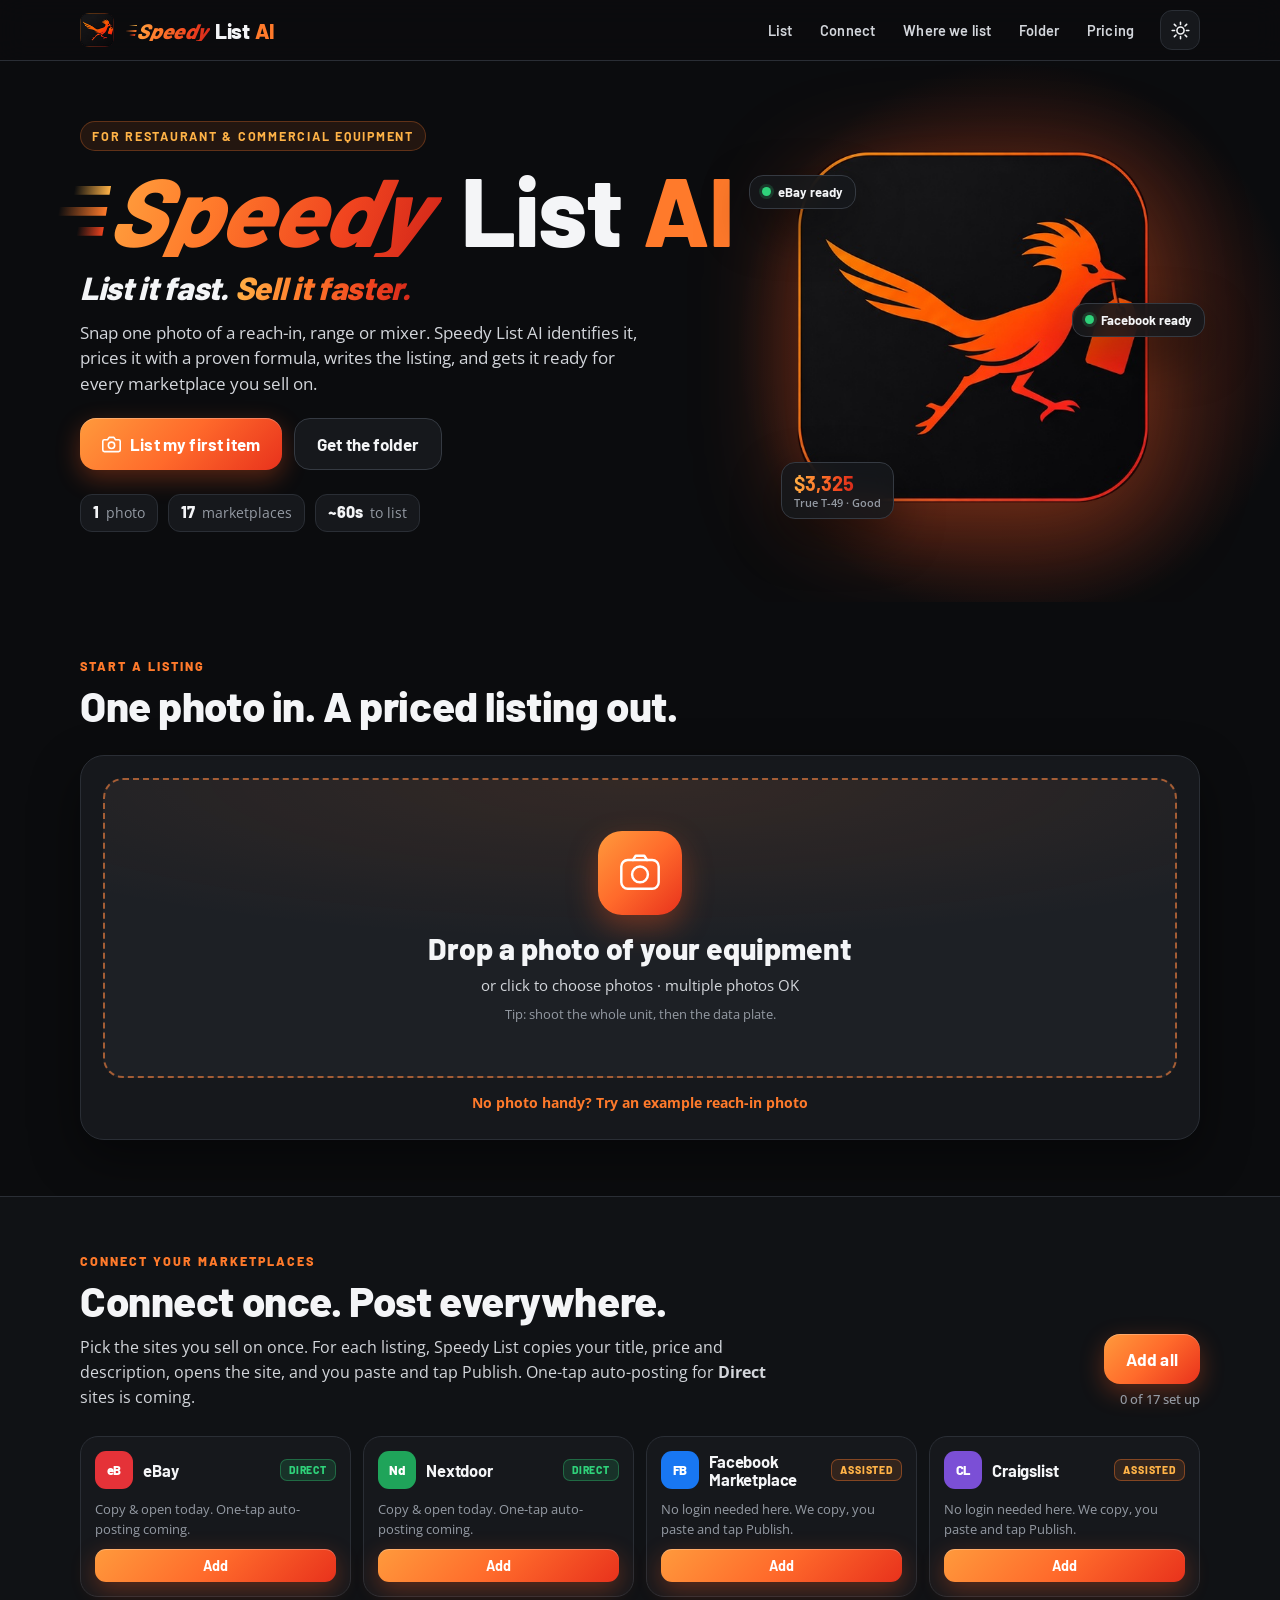
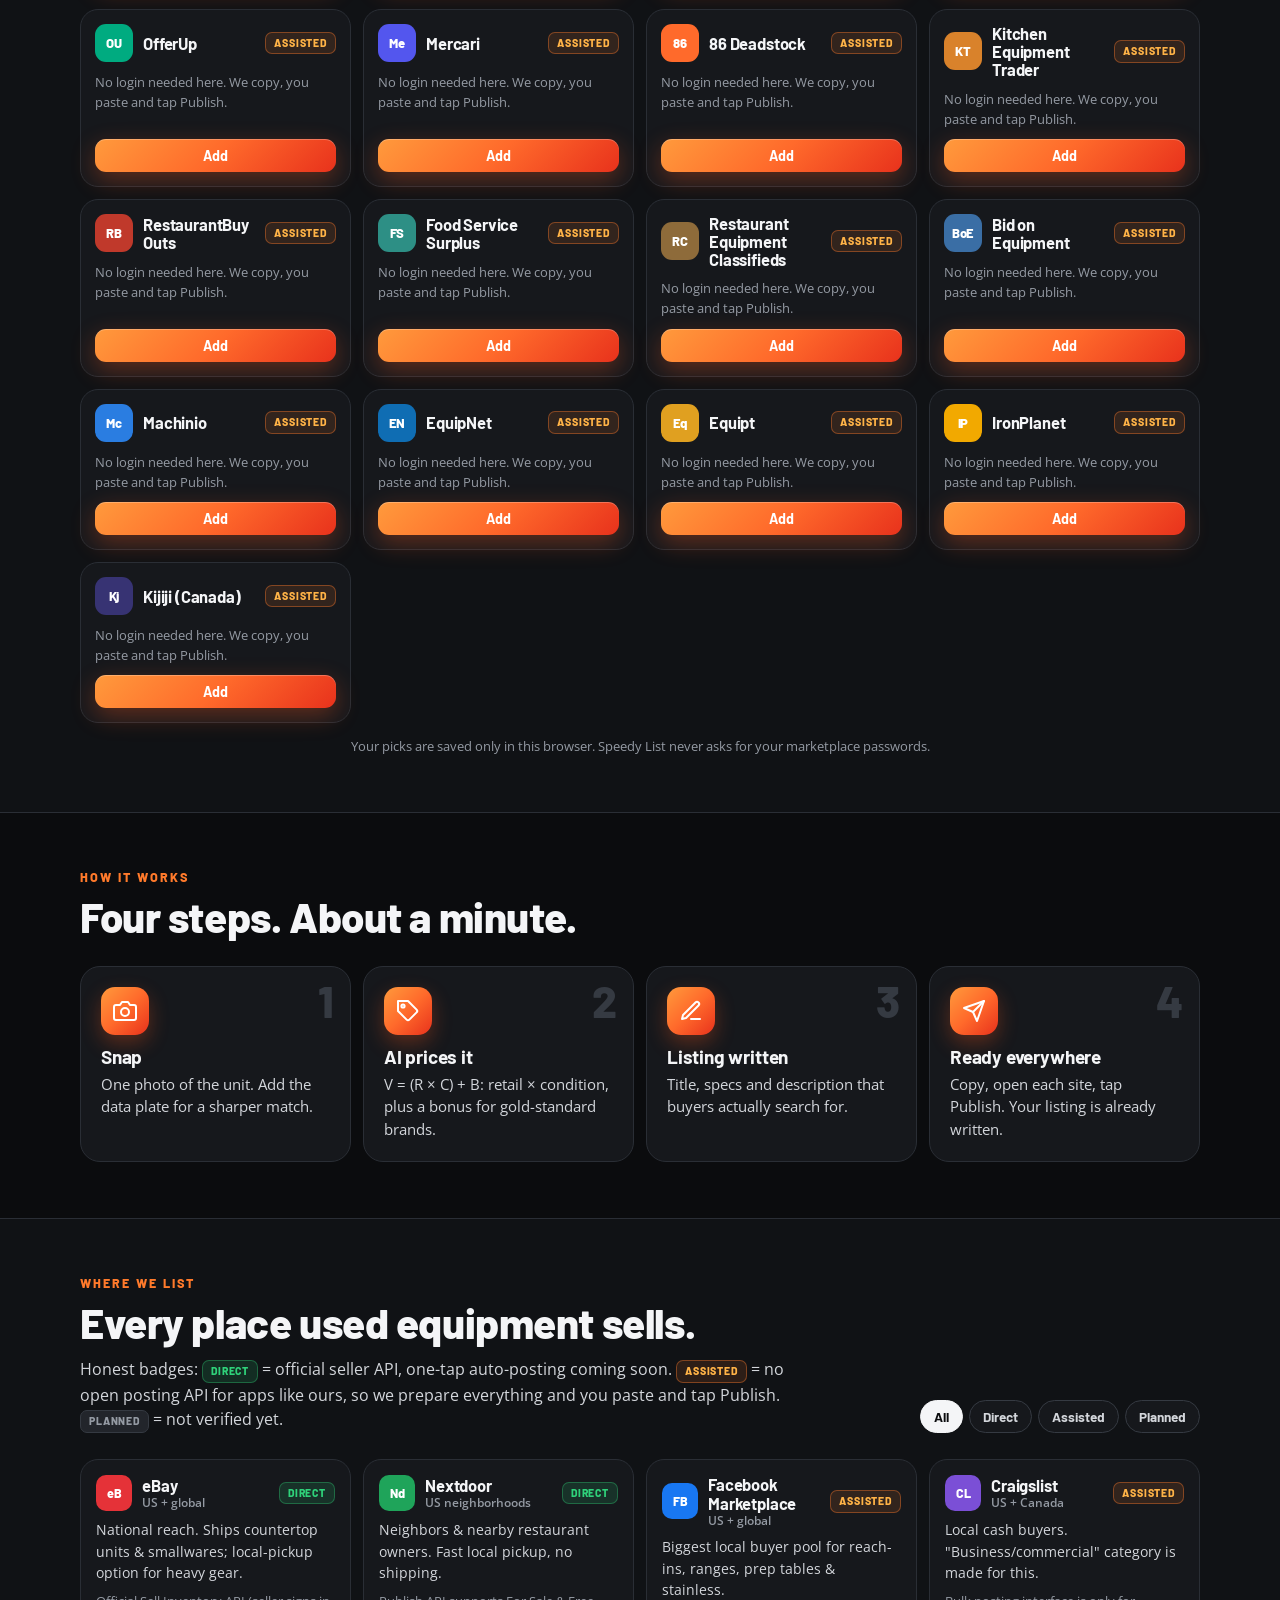
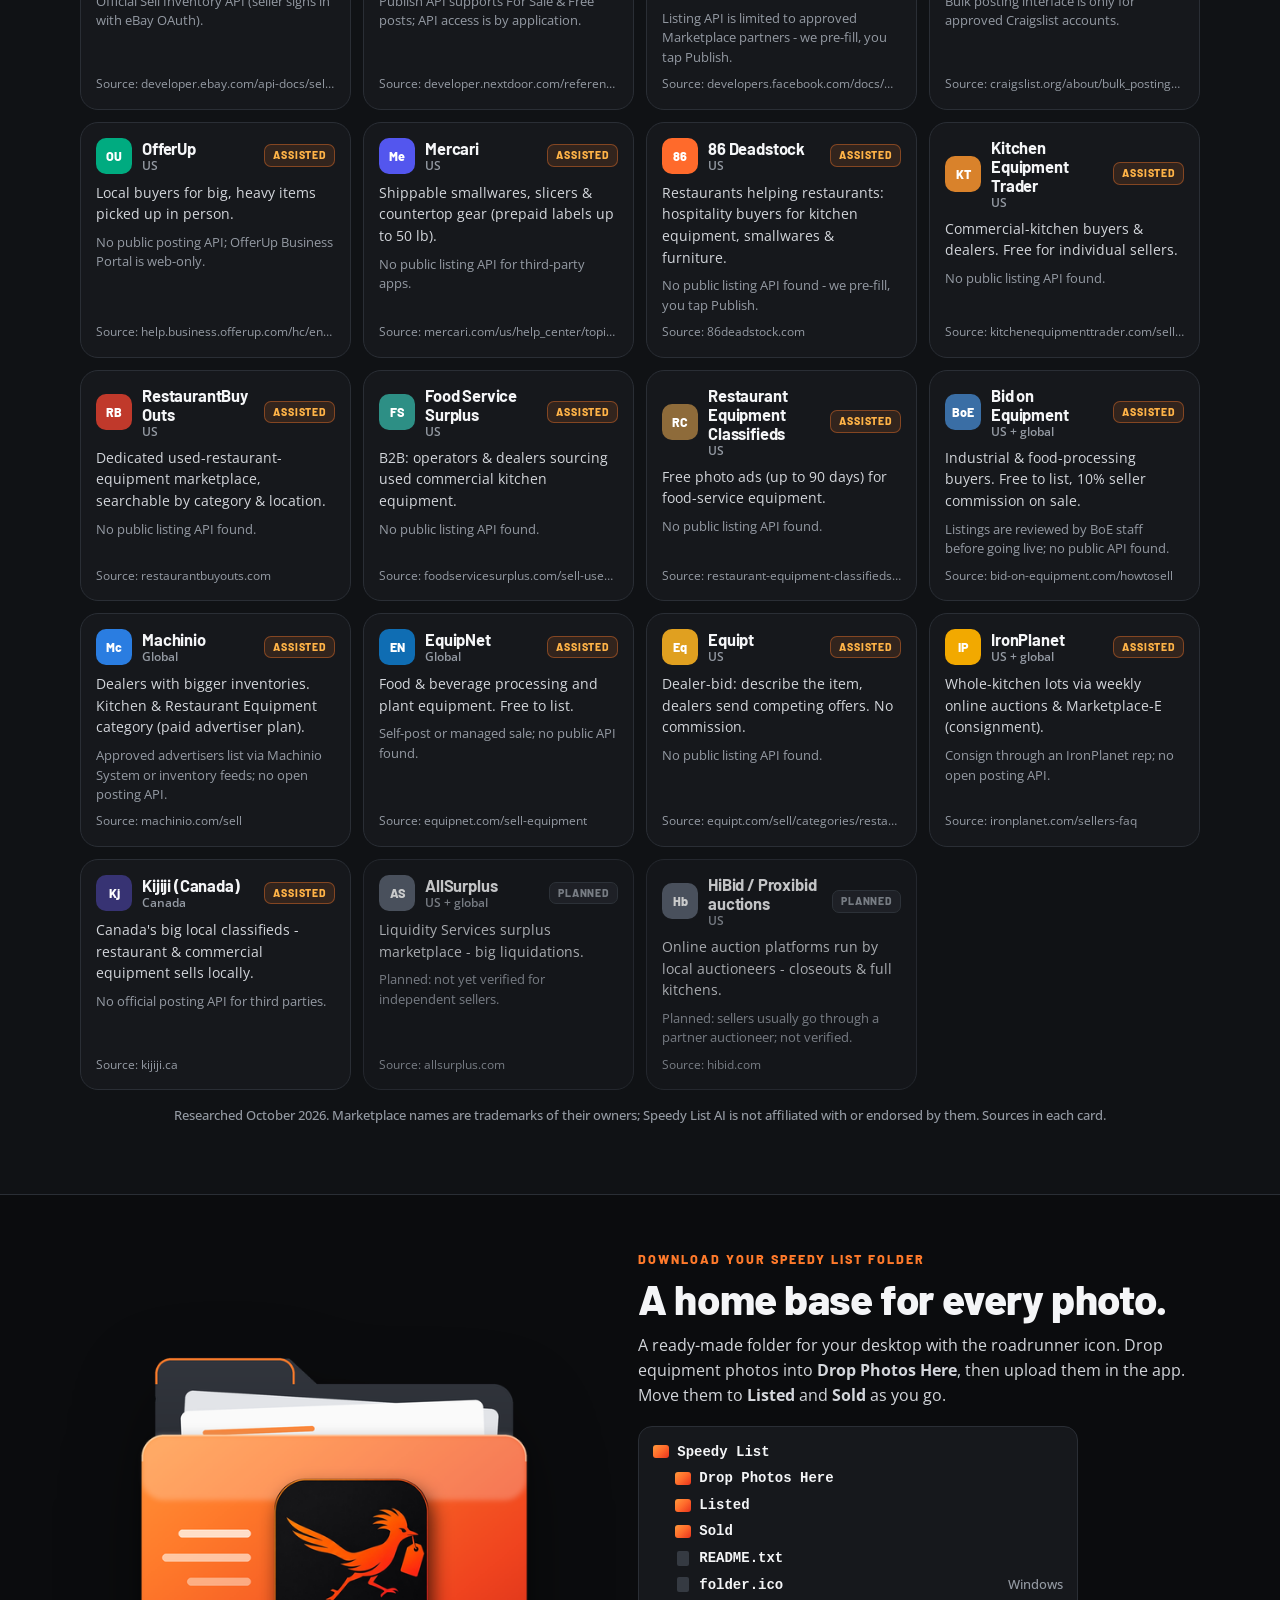
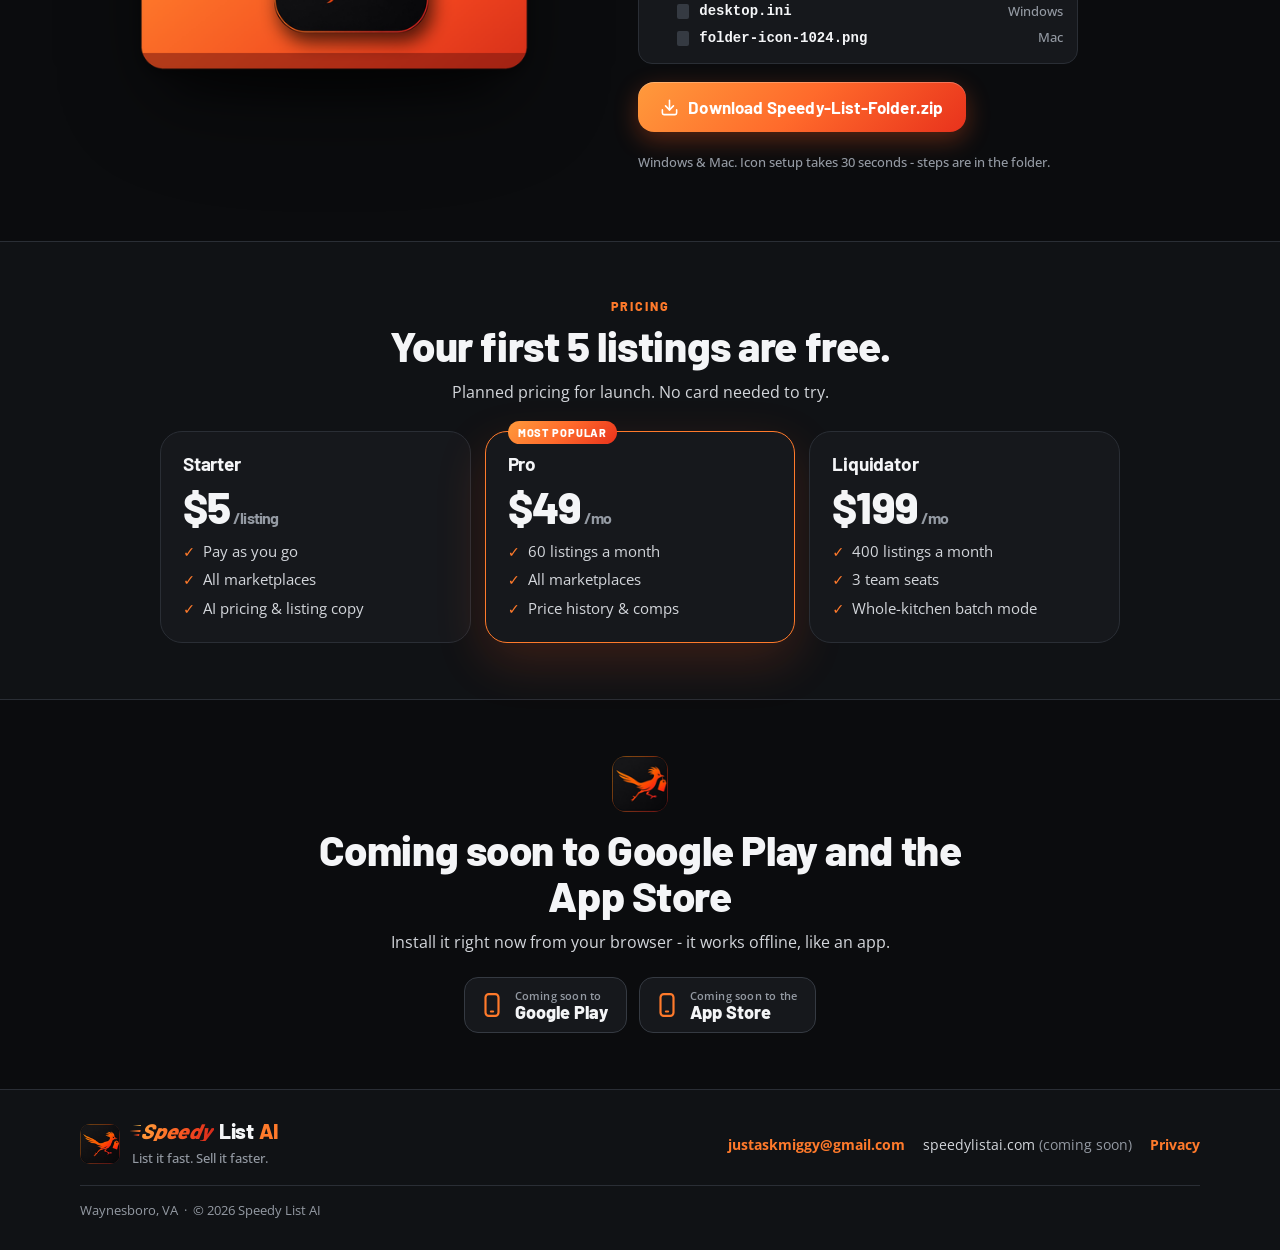
==== commit d7a009a2: "Real Speedy AI photo analysis via justaskmiggy.com/api/ll-analyze; remove prototype/demo labels; hon" ====
--- a/index.html
+++ b/index.html
@@ -4,7 +4,7 @@
 <meta charset="utf-8">
 <meta name="viewport" content="width=device-width, initial-scale=1, viewport-fit=cover">
 <title>Speedy List AI - List it fast. Sell it faster.</title>
-<meta name="description" content="Speedy List AI: one photo of your restaurant or commercial equipment becomes a priced listing on every marketplace. Prototype with demo AI and demo posting.">
+<meta name="description" content="Speedy List AI: one photo of your restaurant or commercial equipment becomes a priced listing on every marketplace.">
 <meta name="theme-color" content="#0b0c0e" media="(prefers-color-scheme: dark)">
 <meta name="theme-color" content="#0b0c0e">
 <meta name="color-scheme" content="dark light">
@@ -25,7 +25,6 @@
 </head>
 <body>
 <a class="skip" href="#list">Skip to listing</a>
-<div class="protobar" role="note"><span class="pill">PROTOTYPE</span> Demo AI and demo posting. Nothing is actually posted.</div>
 
 <header class="topbar">
   <div class="wrap topbar-in">
@@ -53,7 +52,7 @@
         <span class="eyebrow">For restaurant &amp; commercial equipment</span>
         <h1 class="wordmark xl"><span class="sp-speedy">Speedy</span><span class="sp-list">List</span><span class="sp-ai">AI</span></h1>
         <p class="slogan">List it fast. <span>Sell it faster.</span></p>
-        <p class="lede">Snap one photo of a reach-in, range or mixer. Speedy List AI identifies it, prices it with a proven formula, writes the listing, and sends it to every marketplace you sell on.</p>
+        <p class="lede">Snap one photo of a reach-in, range or mixer. Speedy List AI identifies it, prices it with a proven formula, writes the listing, and gets it ready for every marketplace you sell on.</p>
         <div class="cta-row">
           <a class="btn primary lg" href="#list">
             <svg viewBox="0 0 24 24" aria-hidden="true"><path d="M23 19a2 2 0 0 1-2 2H3a2 2 0 0 1-2-2V8a2 2 0 0 1 2-2h4l2-3h6l2 3h4a2 2 0 0 1 2 2z"/><circle cx="12" cy="13" r="4"/></svg>
@@ -66,7 +65,7 @@
       </div>
       <div class="hero-art" aria-hidden="true">
         <div class="tile-ring"><img src="assets/brand/roadrunner-tile.png" width="300" height="300" alt=""></div>
-        <div class="float f1"><span class="dot ok"></span>Posted to eBay</div>
+        <div class="float f1"><span class="dot ok"></span>eBay ready</div>
         <div class="float f2"><span class="dot ok"></span>Facebook ready</div>
         <div class="float f3"><b>$3,325</b><small>True T-49 · Good</small></div>
       </div>
@@ -93,7 +92,7 @@
             <span class="drop-sub"><span class="desk">or click to choose photos</span><span class="mob">Tap to take a photo or choose from your library</span> · multiple photos OK</span>
             <span class="drop-hint">Tip: shoot the whole unit, then the data plate.</span>
           </label>
-          <div class="sample-row"><button class="linkbtn" id="sampleBtn" type="button">No photo handy? Try a sample reach-in</button></div>
+          <div class="sample-row"><button class="linkbtn" id="sampleBtn" type="button">No photo handy? Try an example reach-in photo</button></div>
         </div>
 
         <!-- step 1: thumbs + identifying -->
@@ -106,7 +105,7 @@
               <ul class="ident-steps" id="identSteps">
                 <li>Reading the photo</li><li>Spotting brand &amp; model</li><li>Checking the data plate</li><li>Pulling new retail price</li>
               </ul>
-              <p class="demo-note">Demo AI - simulated for the prototype.</p>
+              <p class="demo-note">Speedy AI is reading your photos. This takes about 10-20 seconds.</p>
             </div>
           </div>
         </div>
@@ -116,13 +115,13 @@
           <div class="result-grid">
             <div class="col">
               <div class="item-card">
-                <div class="item-photo"><img id="itemImg" alt="Your equipment photo"><span class="badge demo">DEMO AI</span></div>
+                <div class="item-photo"><img id="itemImg" alt="Your equipment photo"><span class="badge demo" id="aiBadge">Speedy AI</span></div>
                 <div class="item-meta">
                   <span class="badge ok" id="itemConf">92% match</span>
                   <h3 id="itemName">True T-49 Two-Section Reach-In Refrigerator</h3>
                   <dl class="kv"><dt>Brand</dt><dd id="itemBrand">True</dd><dt>Model</dt><dd id="itemModel">T-49</dd><dt>Category</dt><dd id="itemCat">Refrigeration</dd></dl>
-                  <p class="demo-note strong">Demo AI: this prototype does not analyze your photo yet. It picks a plausible sample item so you can see the flow. Edit anything below.</p>
-                  <button class="linkbtn" id="retryBtn" type="button">Not it? Try another guess</button>
+                  <p class="demo-note strong" id="aiNote">AI read from your photos. Double-check the brand, model and price, then edit anything below.</p>
+                  <button class="linkbtn" id="retryBtn" type="button">Not right? Analyze again</button>
                 </div>
               </div>
 
@@ -162,21 +161,22 @@
               <div class="post-card" id="postCard">
                 <div class="post-head">
                   <h3>Post to</h3>
-                  <a class="linkbtn" href="#connect" id="manageConn">Manage connections</a>
+                  <a class="linkbtn" href="#connect" id="manageConn">Manage sites</a>
                 </div>
                 <div class="conn-chips" id="connChips"></div>
                 <div class="conn-nudge" id="connNudge" hidden>
-                  <span>Connect once and Speedy List checks your marketplaces automatically.</span>
-                  <button class="btn primary sm" type="button" data-act="connect-all">Connect all (30 sec)</button>
+                  <span>Pick your sites once and they're checked for you on every listing.</span>
+                  <button class="btn primary sm" type="button" data-act="connect-all">Add all sites</button>
                 </div>
                 <div class="mk-checks" id="mkChecks"></div>
                 <button class="btn primary lg block" id="postBtn" type="button">
                   <svg viewBox="0 0 24 24" aria-hidden="true"><path d="M22 2 11 13"/><path d="M22 2 15 22l-4-9-9-4z"/></svg>
-                  Post everywhere</button>
-                <p class="demo-note center">Demo posting - nothing leaves your device.</p>
+                  Get it ready to post</button>
+                <p class="demo-note center">Tap each site to copy your listing, open the site and hit Publish.</p>
                 <ol class="progress" id="postProgress" hidden></ol>
                 <div class="done-row" id="doneRow" hidden>
                   <button class="btn ghost" id="againBtn" type="button">List another item</button>
+                  <button class="btn ghost" id="mailBtn" type="button">Send to Miggy</button>
                 </div>
               </div>
             </div>
@@ -193,15 +193,15 @@
         <div>
           <span class="kicker">Connect your marketplaces</span>
           <h2>Connect once. Post everywhere.</h2>
-          <p class="sub">One tap per marketplace. <b>Direct</b> ones sign in with the marketplace's own login. <b>Assisted</b> ones need no login here: we open the site with your listing pre-filled and you just tap Publish.</p>
+          <p class="sub">Pick the sites you sell on once. For each listing, Speedy List copies your title, price and description, opens the site, and you paste and tap Publish. One-tap auto-posting for <b>Direct</b> sites is coming.</p>
         </div>
         <div class="connect-actions">
-          <button class="btn primary lg" type="button" data-act="connect-all">Connect all</button>
-          <span class="tiny" id="connSummary">0 of 17 connected</span>
+          <button class="btn primary lg" type="button" data-act="connect-all">Add all</button>
+          <span class="tiny" id="connSummary">0 of 17 set up</span>
         </div>
       </div>
       <div class="conn-grid" id="connGrid"></div>
-      <p class="demo-note center">Demo: sign-ins are simulated and saved only in this browser. No passwords, no tokens, nothing sent anywhere.</p>
+      <p class="demo-note center">Your picks are saved only in this browser. Speedy List never asks for your marketplace passwords.</p>
     </div>
   </section>
 
@@ -213,7 +213,7 @@
         <li><span class="n">1</span><div class="how-ic"><svg viewBox="0 0 24 24"><path d="M23 19a2 2 0 0 1-2 2H3a2 2 0 0 1-2-2V8a2 2 0 0 1 2-2h4l2-3h6l2 3h4a2 2 0 0 1 2 2z"/><circle cx="12" cy="13" r="4"/></svg></div><h3>Snap</h3><p>One photo of the unit. Add the data plate for a sharper match.</p></li>
         <li><span class="n">2</span><div class="how-ic"><svg viewBox="0 0 24 24"><path d="M20.6 13.4 13.4 20.6a2 2 0 0 1-2.8 0L2 12V2h10l8.6 8.6a2 2 0 0 1 0 2.8z"/><circle cx="7" cy="7" r="1.6"/></svg></div><h3>AI prices it</h3><p>V = (R &times; C) + B: retail &times; condition, plus a bonus for gold-standard brands.</p></li>
         <li><span class="n">3</span><div class="how-ic"><svg viewBox="0 0 24 24"><path d="M12 20h9"/><path d="M16.5 3.5a2.1 2.1 0 0 1 3 3L7 19l-4 1 1-4z"/></svg></div><h3>Listing written</h3><p>Title, specs and description that buyers actually search for.</p></li>
-        <li><span class="n">4</span><div class="how-ic"><svg viewBox="0 0 24 24"><path d="M22 2 11 13"/><path d="M22 2 15 22l-4-9-9-4z"/></svg></div><h3>Posted everywhere</h3><p>Direct marketplaces post for you. Assisted ones open pre-filled - you tap Publish.</p></li>
+        <li><span class="n">4</span><div class="how-ic"><svg viewBox="0 0 24 24"><path d="M22 2 11 13"/><path d="M22 2 15 22l-4-9-9-4z"/></svg></div><h3>Ready everywhere</h3><p>Copy, open each site, tap Publish. Your listing is already written.</p></li>
       </ol>
     </div>
   </section>
@@ -225,7 +225,7 @@
         <div>
           <span class="kicker">Where we list</span>
           <h2>Every place used equipment sells.</h2>
-          <p class="sub">Honest badges: <span class="mbadge direct">Direct</span> = official seller API, we post for you. <span class="mbadge assisted">Assisted</span> = no open posting API for apps like ours, so we prepare everything and you tap Publish. <span class="mbadge planned">Planned</span> = not verified yet.</p>
+          <p class="sub">Honest badges: <span class="mbadge direct">Direct</span> = official seller API, one-tap auto-posting coming soon. <span class="mbadge assisted">Assisted</span> = no open posting API for apps like ours, so we prepare everything and you paste and tap Publish. <span class="mbadge planned">Planned</span> = not verified yet.</p>
         </div>
         <div class="filter" role="tablist" aria-label="Filter marketplaces">
           <button class="chip on" data-filter="all" type="button">All</button>
@@ -304,9 +304,9 @@
     <div class="foot-links">
       <a href="mailto:justaskmiggy@gmail.com">justaskmiggy@gmail.com</a>
       <span>speedylistai.com <em>(coming soon)</em></span>
-      <a href="privacy.html">Privacy (draft)</a>
-    </div>
-    <p class="foot-note"><b>Prototype - demo AI and demo posting.</b> &nbsp;·&nbsp; Waynesboro, VA &nbsp;·&nbsp; &copy; 2026 Speedy List AI</p>
+      <a href="privacy.html">Privacy</a>
+    </div>
+    <p class="foot-note">Waynesboro, VA &nbsp;·&nbsp; &copy; 2026 Speedy List AI</p>
   </div>
 </footer>
 
@@ -314,6 +314,7 @@
 <div class="sheet" id="sheet" hidden></div>
 <div class="toast" id="toast" role="status" aria-live="polite"></div>
 
+<script src="js/config.js"></script>
 <script src="js/data.js"></script>
 <script src="js/app.js"></script>
 </body>
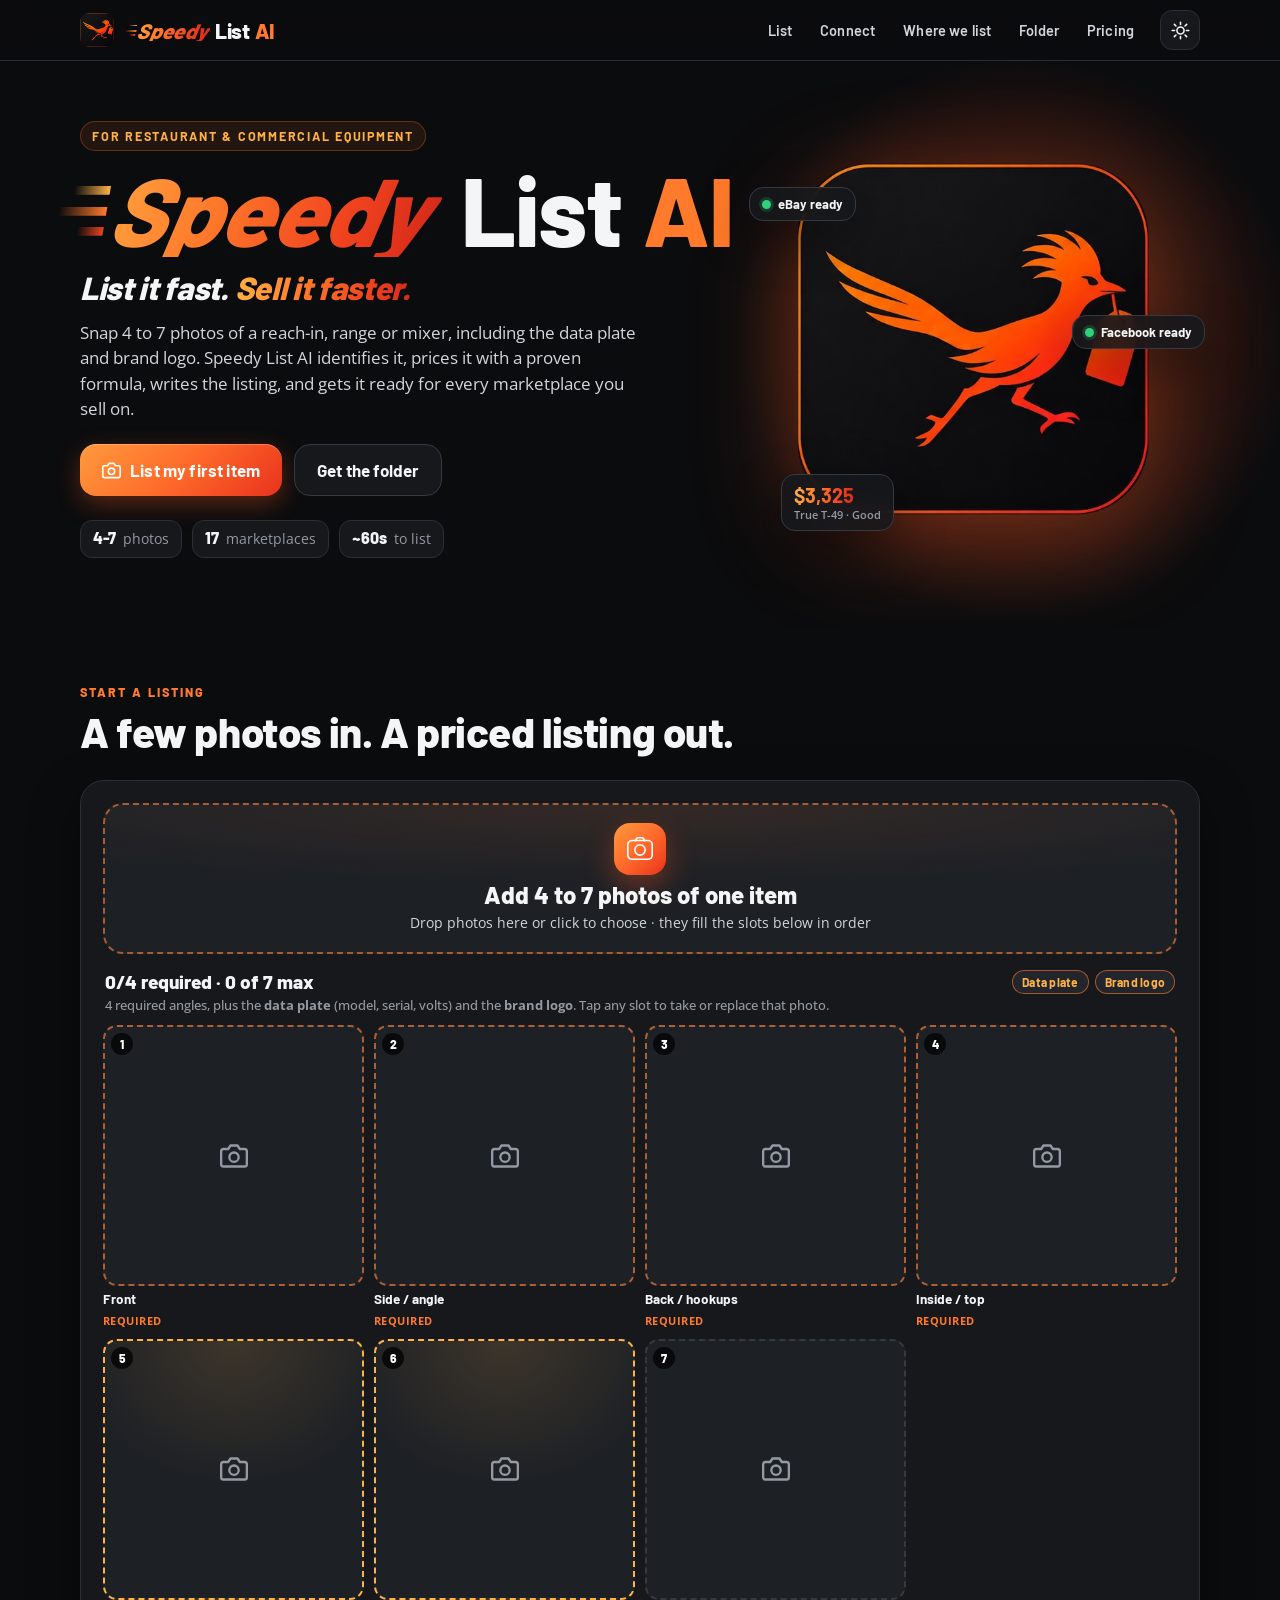
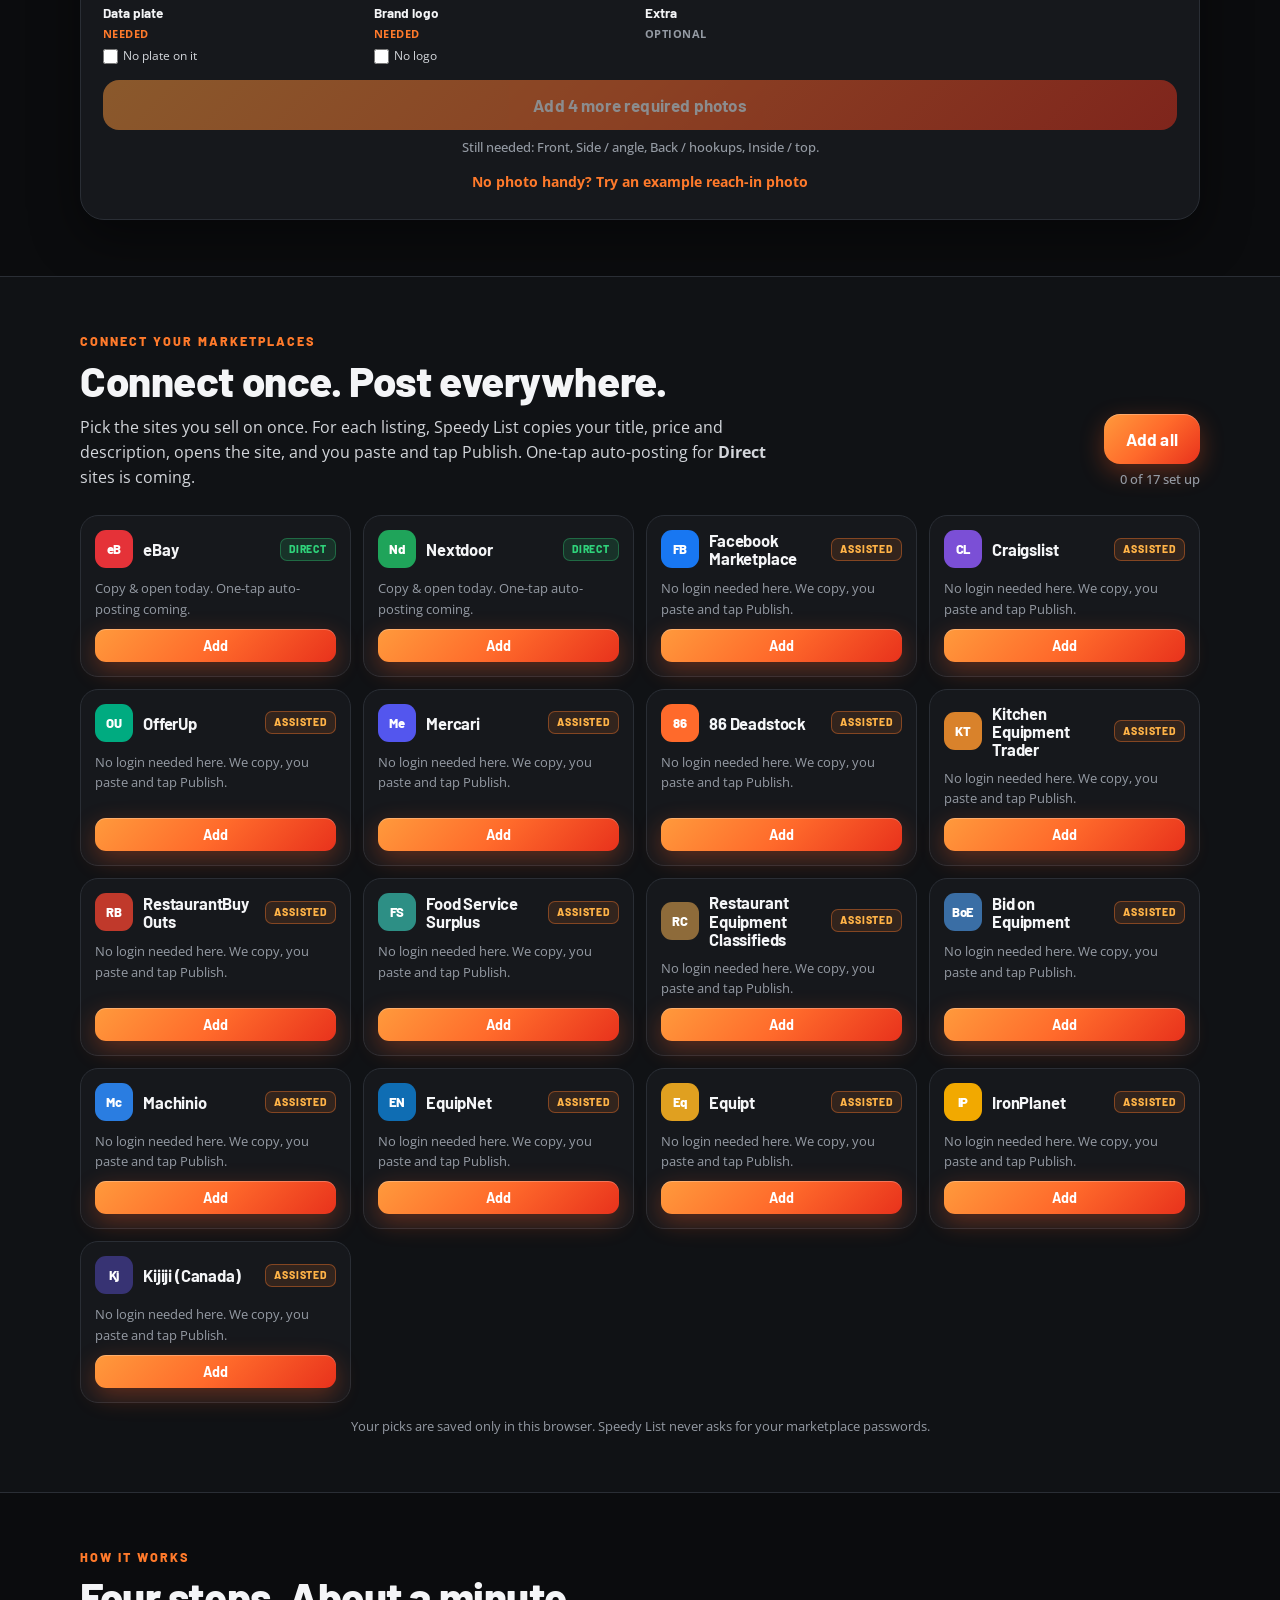
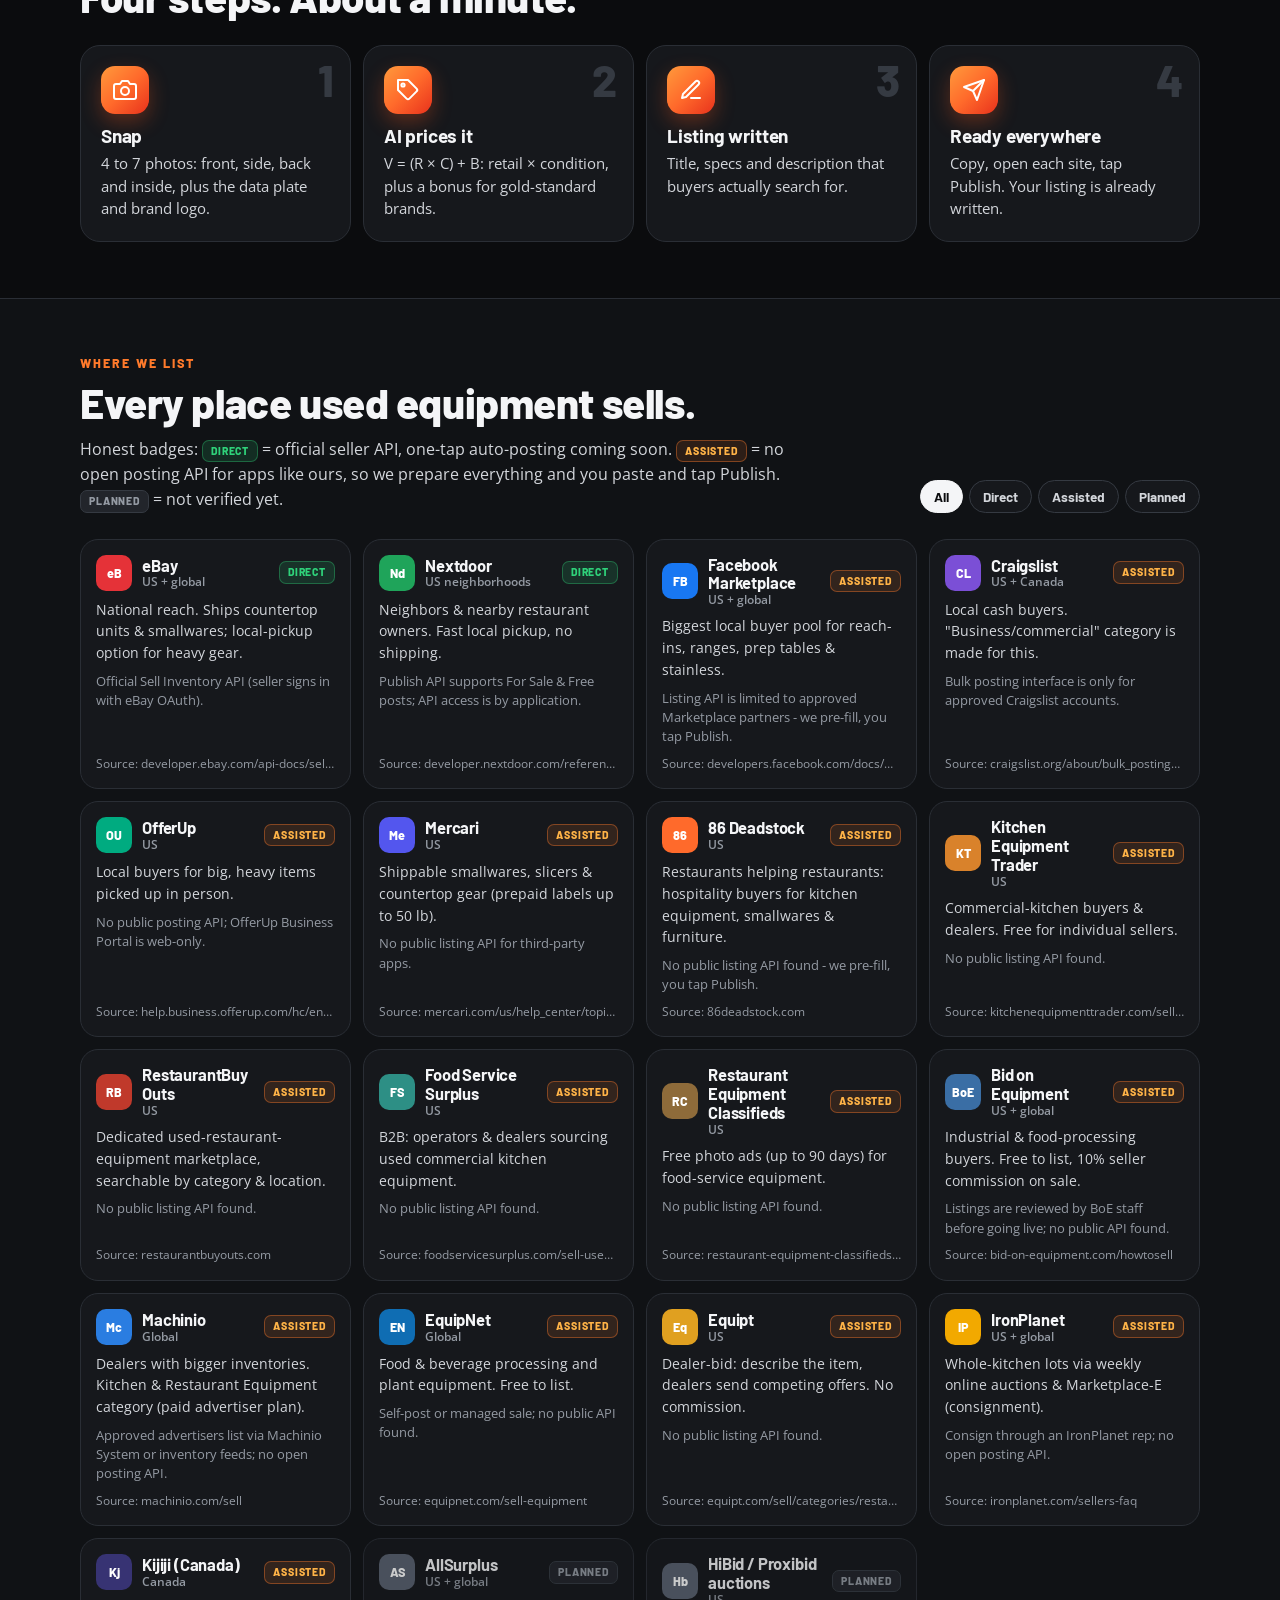
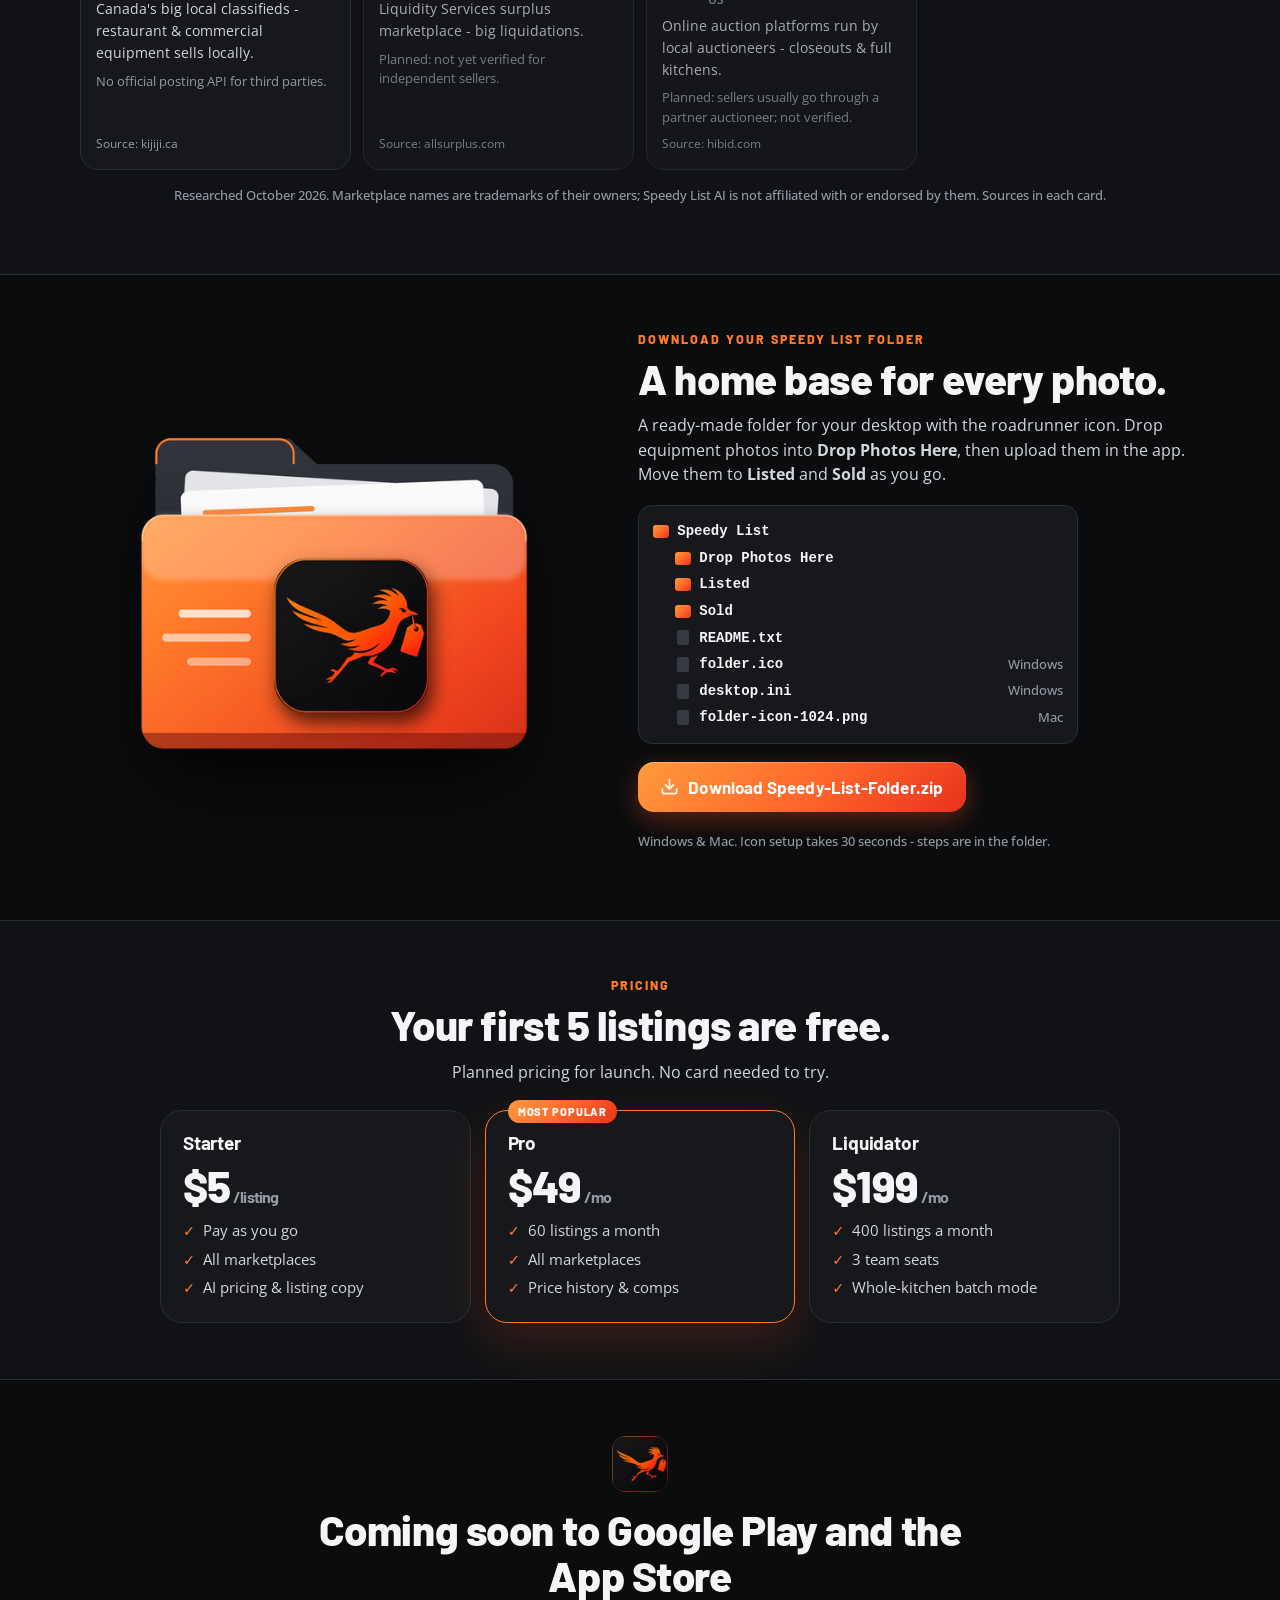
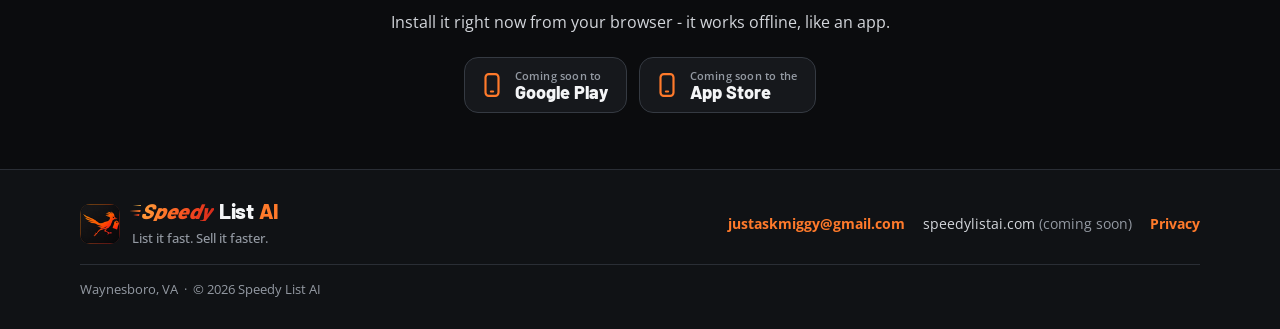
==== commit b04f69af: "Guided photos: 4-7 per item (4 required angles + data plate + brand logo, +1 extra, 7 max). Slot gri" ====
--- a/index.html
+++ b/index.html
@@ -4,7 +4,7 @@
 <meta charset="utf-8">
 <meta name="viewport" content="width=device-width, initial-scale=1, viewport-fit=cover">
 <title>Speedy List AI - List it fast. Sell it faster.</title>
-<meta name="description" content="Speedy List AI: one photo of your restaurant or commercial equipment becomes a priced listing on every marketplace.">
+<meta name="description" content="Speedy List AI: 4 to 7 photos of your restaurant or commercial equipment become a priced listing on every marketplace.">
 <meta name="theme-color" content="#0b0c0e" media="(prefers-color-scheme: dark)">
 <meta name="theme-color" content="#0b0c0e">
 <meta name="color-scheme" content="dark light">
@@ -16,7 +16,7 @@
 <meta name="apple-mobile-web-app-title" content="Speedy List">
 <meta name="apple-mobile-web-app-status-bar-style" content="black-translucent">
 <meta property="og:title" content="Speedy List AI - List it fast. Sell it faster.">
-<meta property="og:description" content="One photo. Every marketplace. Priced right.">
+<meta property="og:description" content="A few photos. Every marketplace. Priced right.">
 <meta property="og:image" content="assets/brand/roadrunner-icon-512.png">
 <link rel="preload" href="assets/fonts/Barlow-ExtraBold.woff2" as="font" type="font/woff2" crossorigin>
 <link rel="preload" href="assets/fonts/OpenSans-var.woff2" as="font" type="font/woff2" crossorigin>
@@ -52,7 +52,7 @@
         <span class="eyebrow">For restaurant &amp; commercial equipment</span>
         <h1 class="wordmark xl"><span class="sp-speedy">Speedy</span><span class="sp-list">List</span><span class="sp-ai">AI</span></h1>
         <p class="slogan">List it fast. <span>Sell it faster.</span></p>
-        <p class="lede">Snap one photo of a reach-in, range or mixer. Speedy List AI identifies it, prices it with a proven formula, writes the listing, and gets it ready for every marketplace you sell on.</p>
+        <p class="lede">Snap 4 to 7 photos of a reach-in, range or mixer, including the data plate and brand logo. Speedy List AI identifies it, prices it with a proven formula, writes the listing, and gets it ready for every marketplace you sell on.</p>
         <div class="cta-row">
           <a class="btn primary lg" href="#list">
             <svg viewBox="0 0 24 24" aria-hidden="true"><path d="M23 19a2 2 0 0 1-2 2H3a2 2 0 0 1-2-2V8a2 2 0 0 1 2-2h4l2-3h6l2 3h4a2 2 0 0 1 2 2z"/><circle cx="12" cy="13" r="4"/></svg>
@@ -60,7 +60,7 @@
           <a class="btn ghost lg" href="#folder">Get the folder</a>
         </div>
         <ul class="hero-stats">
-          <li><b>1</b> photo</li><li><b>17</b> marketplaces</li><li><b>~60s</b> to list</li>
+          <li><b>4-7</b> photos</li><li><b>17</b> marketplaces</li><li><b>~60s</b> to list</li>
         </ul>
       </div>
       <div class="hero-art" aria-hidden="true">
@@ -77,21 +77,28 @@
     <div class="wrap">
       <div class="sec-head">
         <span class="kicker">Start a listing</span>
-        <h2>One photo in. A priced listing out.</h2>
+        <h2>A few photos in. A priced listing out.</h2>
       </div>
 
       <div class="flow card" id="flow">
-        <!-- step 0: drop -->
+        <!-- step 0: guided photos (4 required + data plate + brand logo, max 7) -->
         <div class="step" id="stepDrop">
-          <label class="drop" id="drop" tabindex="0">
+          <label class="drop compact" id="drop" tabindex="0">
             <input type="file" id="fileIn" accept="image/*" multiple hidden>
             <div class="drop-icon" aria-hidden="true">
               <svg viewBox="0 0 64 64"><rect x="6" y="14" width="52" height="40" rx="9"/><circle cx="32" cy="34" r="11"/><path d="M22 14l4-6h12l4 6"/></svg>
             </div>
-            <strong class="drop-title">Drop a photo of your equipment</strong>
-            <span class="drop-sub"><span class="desk">or click to choose photos</span><span class="mob">Tap to take a photo or choose from your library</span> · multiple photos OK</span>
-            <span class="drop-hint">Tip: shoot the whole unit, then the data plate.</span>
+            <strong class="drop-title">Add 4 to 7 photos of one item</strong>
+            <span class="drop-sub"><span class="desk">Drop photos here or click to choose</span><span class="mob">Tap to pick several from your library</span> · they fill the slots below in order</span>
           </label>
+          <div class="shots-head" aria-live="polite">
+            <b id="shotCount">0/4 required &middot; up to 7</b>
+            <span class="shot-flags" id="shotFlags"></span>
+          </div>
+          <p class="tiny shots-tip">4 required angles, plus the <b>data plate</b> (model, serial, volts) and the <b>brand logo</b>. Tap any slot to take or replace that photo.</p>
+          <div class="shots" id="shots" role="list" aria-label="Photo slots"></div>
+          <button class="btn primary lg block" id="analyzeBtn" type="button" disabled>Add 4 required photos</button>
+          <p class="tiny center" id="analyzeWhy"></p>
           <div class="sample-row"><button class="linkbtn" id="sampleBtn" type="button">No photo handy? Try an example reach-in photo</button></div>
         </div>
 
@@ -146,8 +153,9 @@
                 <div class="calc" id="calc"></div>
                 <div class="final">
                   <div><span class="tiny">Suggested list price</span><div class="big" id="vOut">$0</div></div>
-                  <div class="field inline"><label for="priceIn">Your price</label><div class="money"><span>$</span><input id="priceIn" type="number" inputmode="numeric" min="0" step="5"></div></div>
-                </div>
+                  <div class="field inline"><label for="priceIn">Your price</label><div class="money"><span>$</span><input id="priceIn" type="number" inputmode="numeric" min="0" step="5" placeholder="Enter price" aria-describedby="priceNeed"></div></div>
+                </div>
+                <p class="price-need" id="priceNeed" role="status" hidden>Enter your asking price. Speedy AI couldn't price this one from the photos, and your listing can't be copied until it has a price.</p>
               </div>
             </div>
 
@@ -210,7 +218,7 @@
     <div class="wrap">
       <div class="sec-head"><span class="kicker">How it works</span><h2>Four steps. About a minute.</h2></div>
       <ol class="how">
-        <li><span class="n">1</span><div class="how-ic"><svg viewBox="0 0 24 24"><path d="M23 19a2 2 0 0 1-2 2H3a2 2 0 0 1-2-2V8a2 2 0 0 1 2-2h4l2-3h6l2 3h4a2 2 0 0 1 2 2z"/><circle cx="12" cy="13" r="4"/></svg></div><h3>Snap</h3><p>One photo of the unit. Add the data plate for a sharper match.</p></li>
+        <li><span class="n">1</span><div class="how-ic"><svg viewBox="0 0 24 24"><path d="M23 19a2 2 0 0 1-2 2H3a2 2 0 0 1-2-2V8a2 2 0 0 1 2-2h4l2-3h6l2 3h4a2 2 0 0 1 2 2z"/><circle cx="12" cy="13" r="4"/></svg></div><h3>Snap</h3><p>4 to 7 photos: front, side, back and inside, plus the data plate and brand logo.</p></li>
         <li><span class="n">2</span><div class="how-ic"><svg viewBox="0 0 24 24"><path d="M20.6 13.4 13.4 20.6a2 2 0 0 1-2.8 0L2 12V2h10l8.6 8.6a2 2 0 0 1 0 2.8z"/><circle cx="7" cy="7" r="1.6"/></svg></div><h3>AI prices it</h3><p>V = (R &times; C) + B: retail &times; condition, plus a bonus for gold-standard brands.</p></li>
         <li><span class="n">3</span><div class="how-ic"><svg viewBox="0 0 24 24"><path d="M12 20h9"/><path d="M16.5 3.5a2.1 2.1 0 0 1 3 3L7 19l-4 1 1-4z"/></svg></div><h3>Listing written</h3><p>Title, specs and description that buyers actually search for.</p></li>
         <li><span class="n">4</span><div class="how-ic"><svg viewBox="0 0 24 24"><path d="M22 2 11 13"/><path d="M22 2 15 22l-4-9-9-4z"/></svg></div><h3>Ready everywhere</h3><p>Copy, open each site, tap Publish. Your listing is already written.</p></li>
--- a/css/app.css
+++ b/css/app.css
@@ -401,3 +401,48 @@
   .mk-more{display:flex!important}
 }
 .mk-more{display:none;justify-content:center;margin:-4px 0 16px}
+
+/* asking-price required */
+.money input.need{border-color:#f97316!important;box-shadow:0 0 0 3px rgba(249,115,22,.25)}
+.price-need{margin:10px 0 0;padding:10px 12px;border-radius:10px;background:rgba(249,115,22,.12);border:1px solid rgba(249,115,22,.45);font-weight:700;font-size:14px;line-height:1.35}
+.price-need[hidden]{display:none}
+.calc.wrap{white-space:normal;overflow-x:visible;line-height:1.4}
+
+/* ---- guided photo slots: 4 required + data plate + brand logo, max 7 ---- */
+.drop.compact{min-height:0;padding:18px 16px;gap:4px}
+.drop.compact .drop-icon{width:52px;height:52px;border-radius:16px;margin-bottom:2px}
+.drop.compact .drop-icon svg{width:30px;height:30px}
+.drop.compact .drop-title{font-size:clamp(19px,3vw,24px)}
+.drop.compact .drop-sub{font-size:13.5px}
+.shots-head{display:flex;align-items:center;justify-content:space-between;gap:10px;flex-wrap:wrap;margin:16px 2px 2px}
+.shots-head b{font:800 19px var(--head)}
+.shots-head b.ok{color:var(--green)}
+.shot-flags{display:flex;gap:6px;flex-wrap:wrap}
+.sflag{font:700 12px var(--head);letter-spacing:.02em;padding:4px 9px;border-radius:99px;background:var(--chip);color:var(--mute);border:1px solid var(--line2)}
+.sflag.ok{color:var(--green);border-color:color-mix(in srgb,var(--green) 55%,transparent)}
+.sflag.need{color:var(--o1);border-color:color-mix(in srgb,var(--o2) 60%,transparent)}
+.shots-tip{margin:2px 2px 10px}
+.shots{display:grid;grid-template-columns:repeat(4,1fr);gap:10px;margin-bottom:14px}
+@media(max-width:560px){.shots{gap:7px}.shot .nm{font-size:12.5px}.shot .tag{font-size:10px}.shot .skipchk{font-size:11px}.shot .num{min-width:20px;height:20px;line-height:20px;font-size:11px}.shot .tick{width:20px;height:20px}}
+.shot .box{position:relative}
+.shot{position:relative;display:flex;flex-direction:column;gap:5px;min-width:0}
+.shot .pick{position:relative;display:grid;place-items:center;aspect-ratio:1;border-radius:14px;border:2px dashed var(--line2);background:var(--card2);cursor:pointer;overflow:hidden;color:var(--mute)}
+.shot.req .pick{border-color:color-mix(in srgb,var(--o2) 60%,var(--line2))}
+.shot.key .pick{border-color:var(--o1);background:radial-gradient(90% 80% at 50% 0%,rgba(255,179,71,.14),transparent 70%),var(--card2)}
+.shot.done .pick{border:2px solid var(--green)}
+.shot.skipped .pick{border-style:solid;opacity:.55}
+.shot .pick svg{width:28px;height:28px}
+.shot .pick img{position:absolute;inset:0;width:100%;height:100%;object-fit:cover}
+.shot .pick input{position:absolute;inset:0;opacity:0;width:100%;height:100%;cursor:pointer}
+.shot .num{position:absolute;left:6px;top:6px;z-index:2;min-width:22px;height:22px;border-radius:99px;background:rgba(0,0,0,.72);color:#fff;font:800 12px/22px var(--head);text-align:center;padding:0 6px}
+.shot .tick{position:absolute;right:6px;top:6px;z-index:2;width:22px;height:22px;border-radius:99px;background:var(--green);display:grid;place-items:center}
+.shot .tick svg{width:14px;height:14px;stroke:#04150b;stroke-width:3}
+.shot .rm{position:absolute;right:4px;bottom:4px;z-index:3;width:28px;height:28px;border-radius:99px;border:0;background:rgba(0,0,0,.7);color:#fff;display:grid;place-items:center;cursor:pointer}
+.shot .rm svg{width:15px;height:15px}
+.shot .nm{font:700 13.5px/1.15 var(--head)}
+.shot .tag{font-size:11px;font-weight:700;letter-spacing:.04em;text-transform:uppercase;color:var(--mute)}
+.shot.req .tag,.shot.key .tag{color:var(--o2)}
+.shot.done .tag{color:var(--green)}
+.shot .skipchk{display:flex;align-items:center;gap:5px;font-size:12px;color:var(--text2);cursor:pointer}
+.shot .skipchk input{width:15px;height:15px;accent-color:var(--o2);margin:0}
+#analyzeWhy{min-height:18px;margin:8px 0 0}
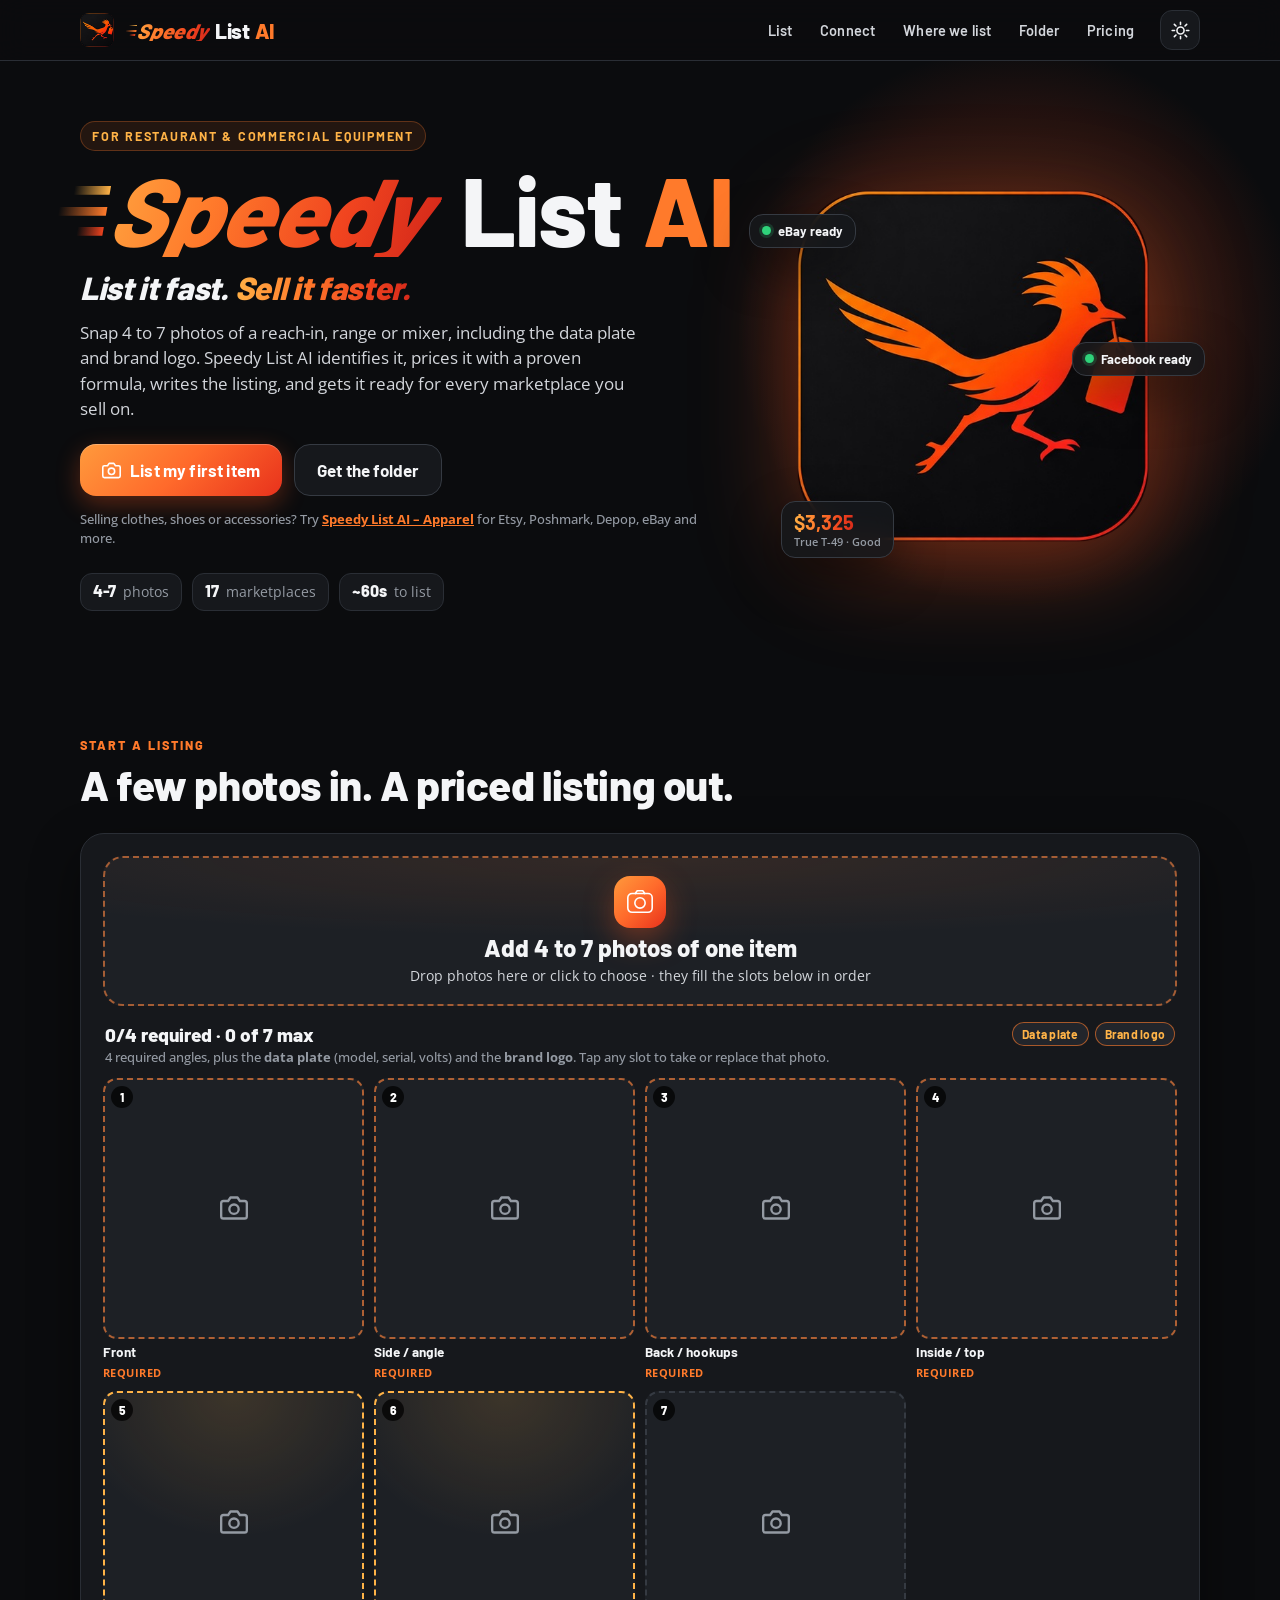
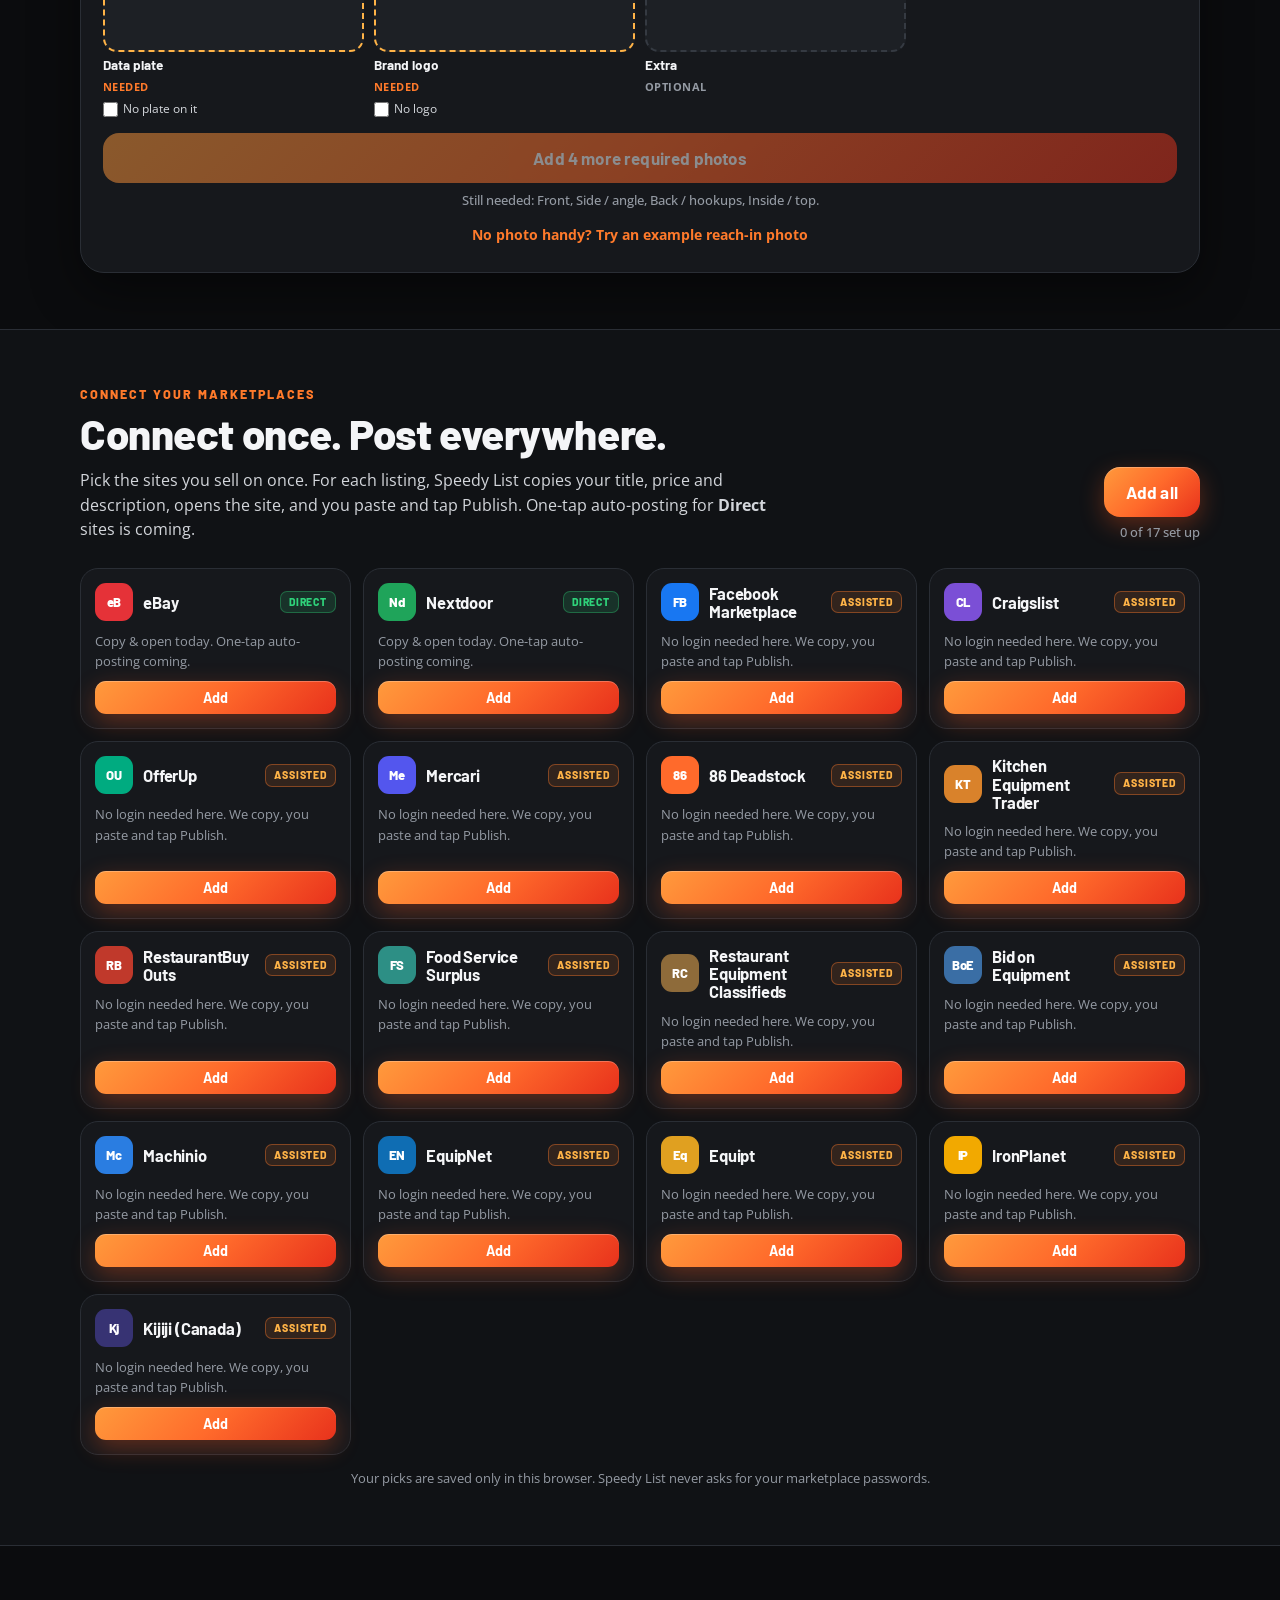
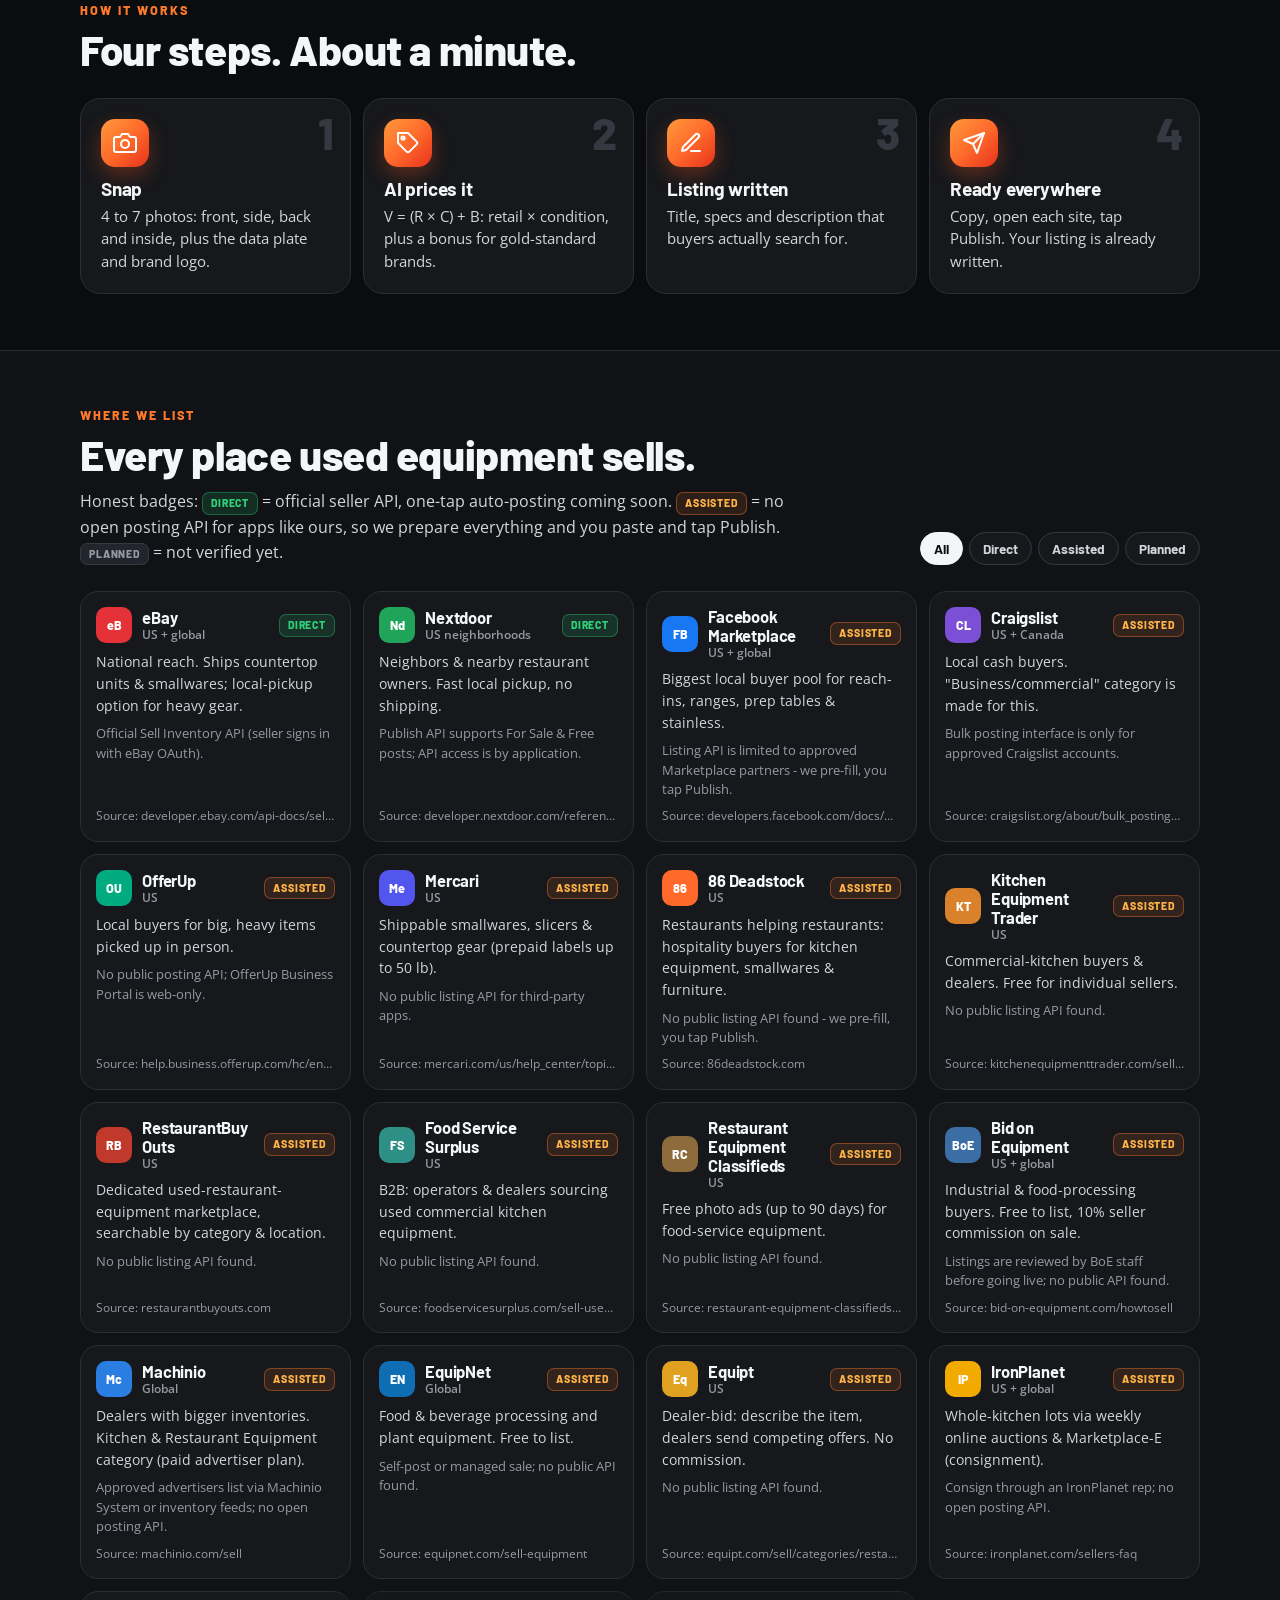
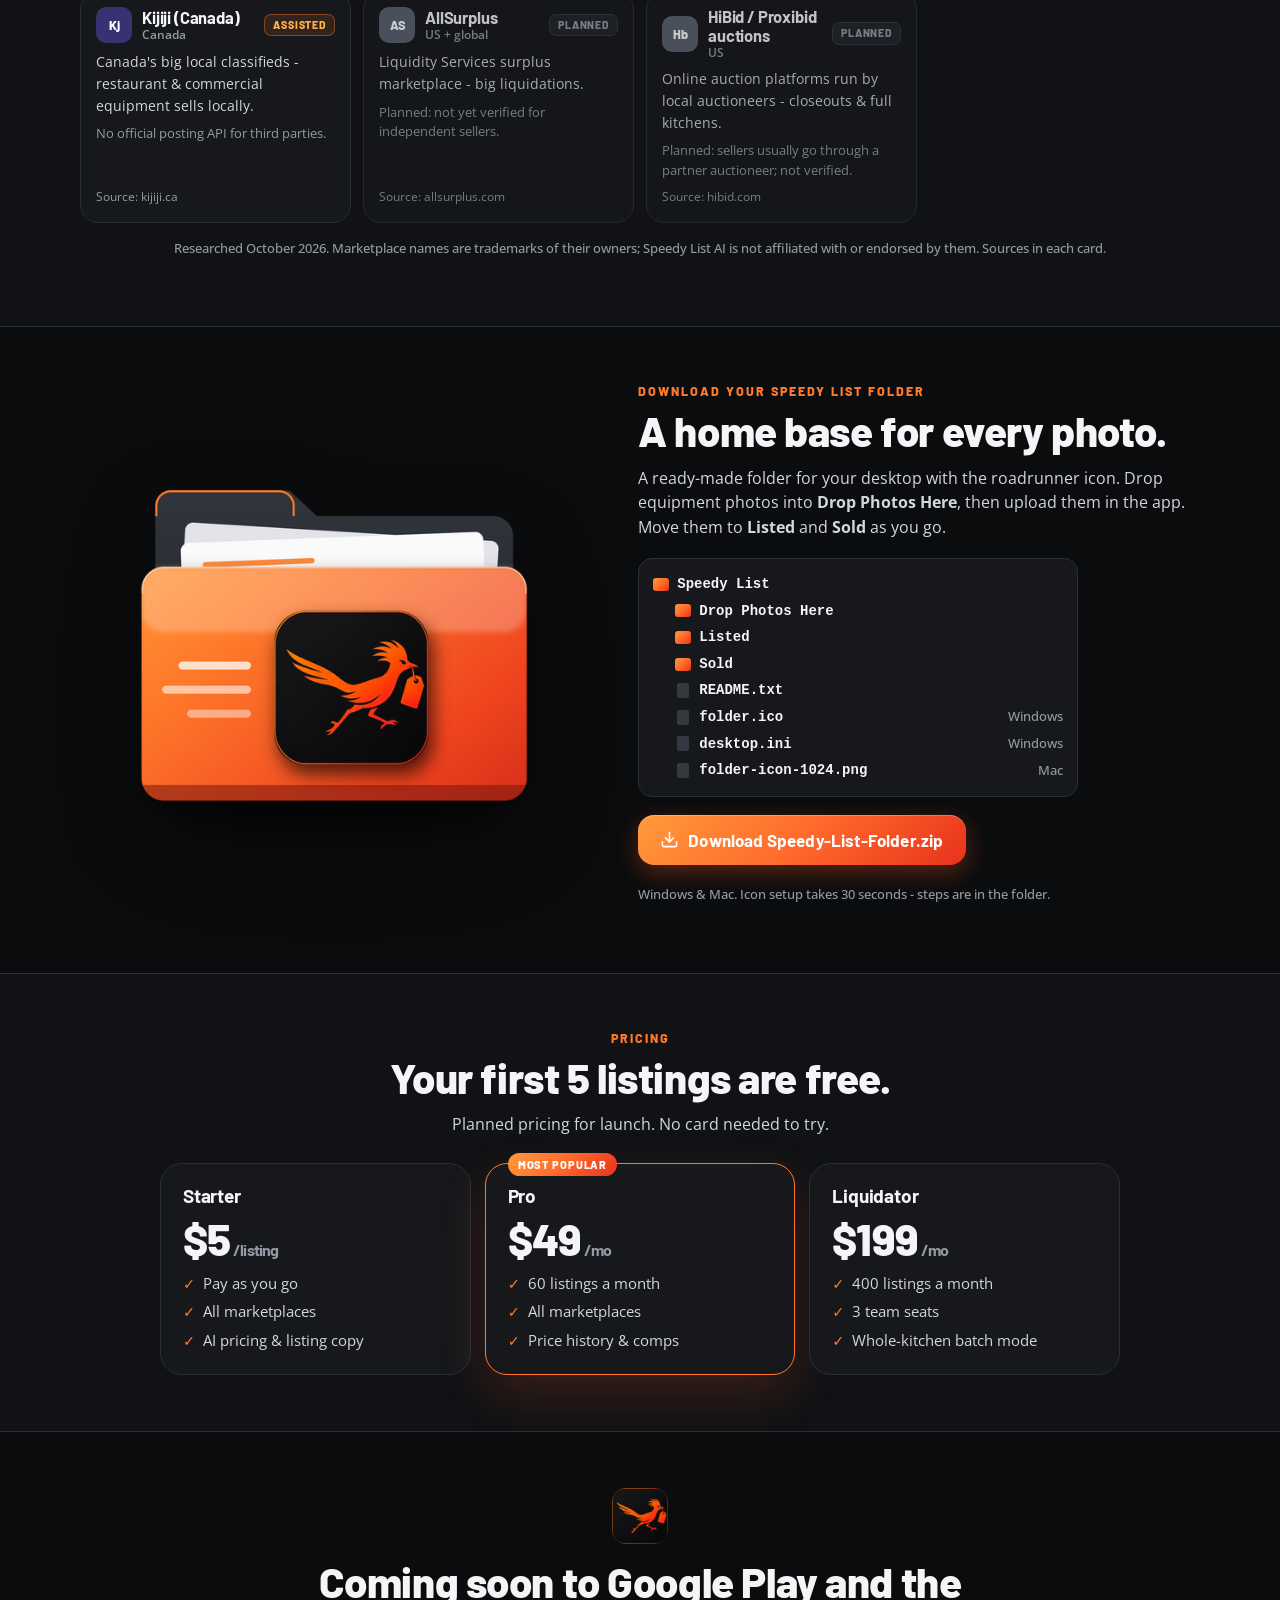
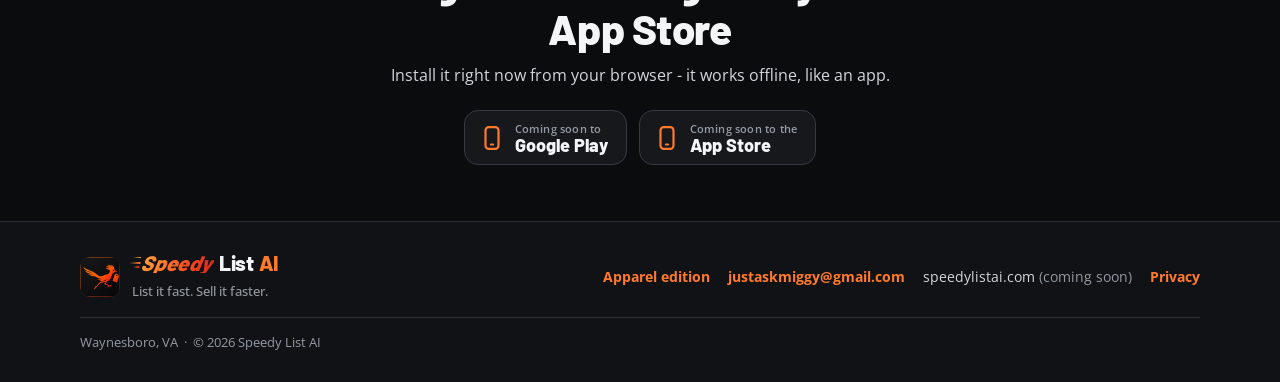
==== commit 2c5988d0: "Link to Speedy List AI – Apparel (hero + footer); SW only clears its own speedy-list-ai-* caches (ap" ====
--- a/index.html
+++ b/index.html
@@ -59,6 +59,7 @@
             List my first item</a>
           <a class="btn ghost lg" href="#folder">Get the folder</a>
         </div>
+        <p class="tiny edition-link">Selling clothes, shoes or accessories? Try <a href="https://justaskmiggy.github.io/speedy-list-apparel/">Speedy List AI – Apparel</a> for Etsy, Poshmark, Depop, eBay and more.</p>
         <ul class="hero-stats">
           <li><b>4-7</b> photos</li><li><b>17</b> marketplaces</li><li><b>~60s</b> to list</li>
         </ul>
@@ -310,6 +311,7 @@
       <div><span class="wordmark sm"><span class="sp-speedy">Speedy</span><span class="sp-list">List</span><span class="sp-ai">AI</span></span><p class="tiny">List it fast. Sell it faster.</p></div>
     </div>
     <div class="foot-links">
+      <a href="https://justaskmiggy.github.io/speedy-list-apparel/">Apparel edition</a>
       <a href="mailto:justaskmiggy@gmail.com">justaskmiggy@gmail.com</a>
       <span>speedylistai.com <em>(coming soon)</em></span>
       <a href="privacy.html">Privacy</a>
--- a/css/app.css
+++ b/css/app.css
@@ -446,3 +446,4 @@
 .shot .skipchk{display:flex;align-items:center;gap:5px;font-size:12px;color:var(--text2);cursor:pointer}
 .shot .skipchk input{width:15px;height:15px;accent-color:var(--o2);margin:0}
 #analyzeWhy{min-height:18px;margin:8px 0 0}
+.edition-link{margin:14px 0 0}.edition-link a{color:var(--o2);font-weight:700}
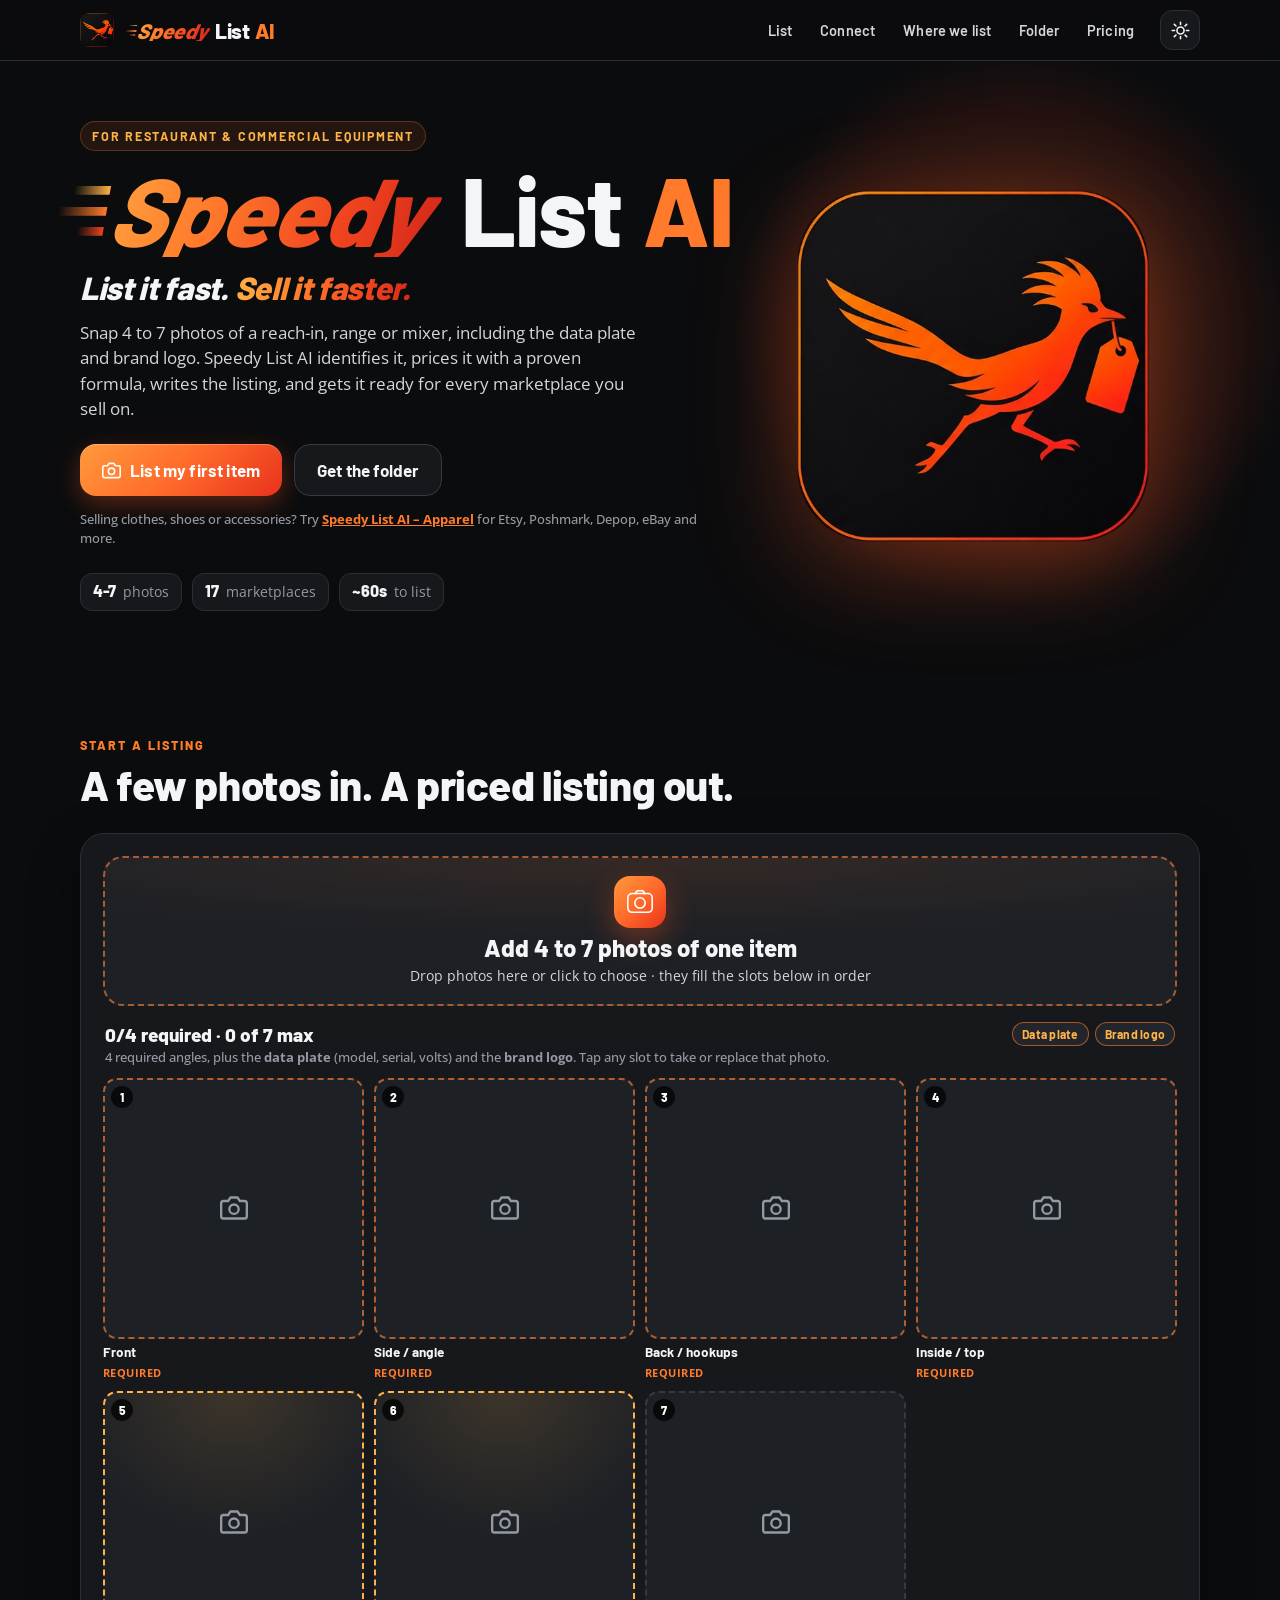
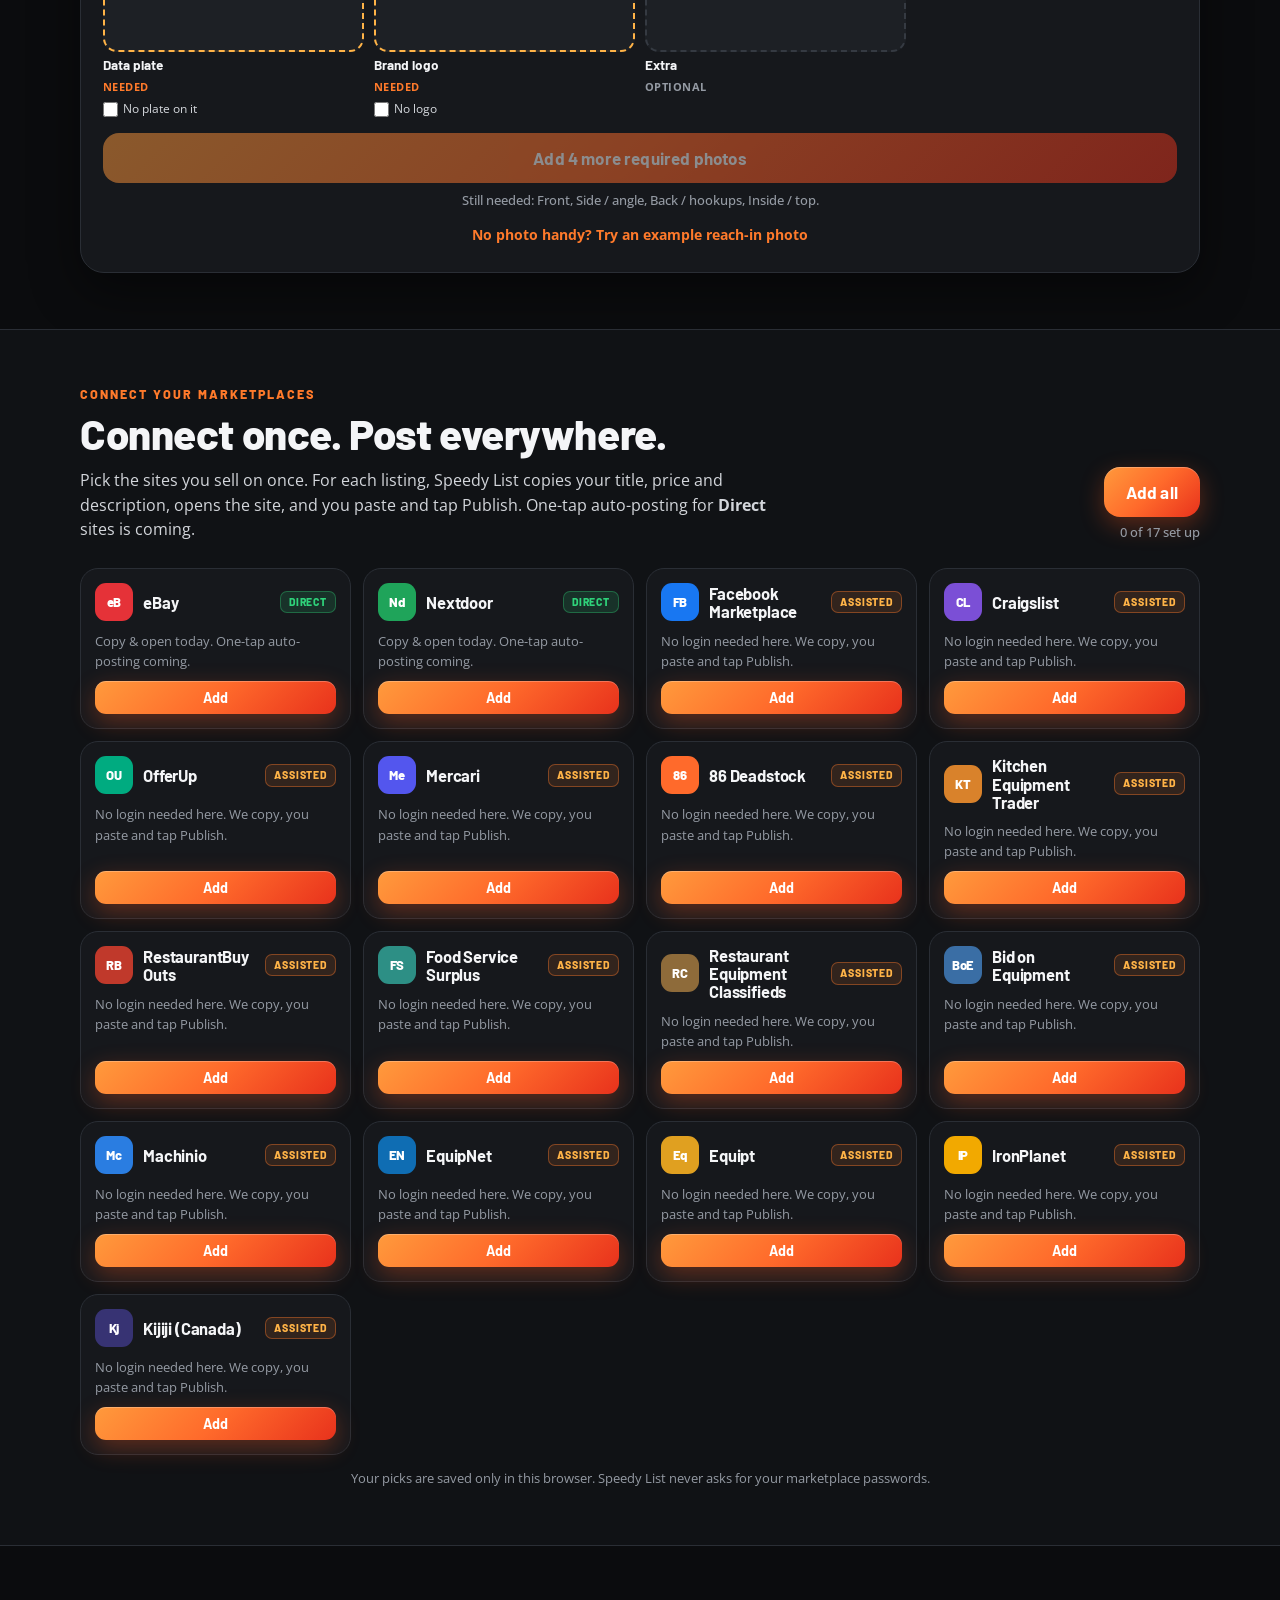
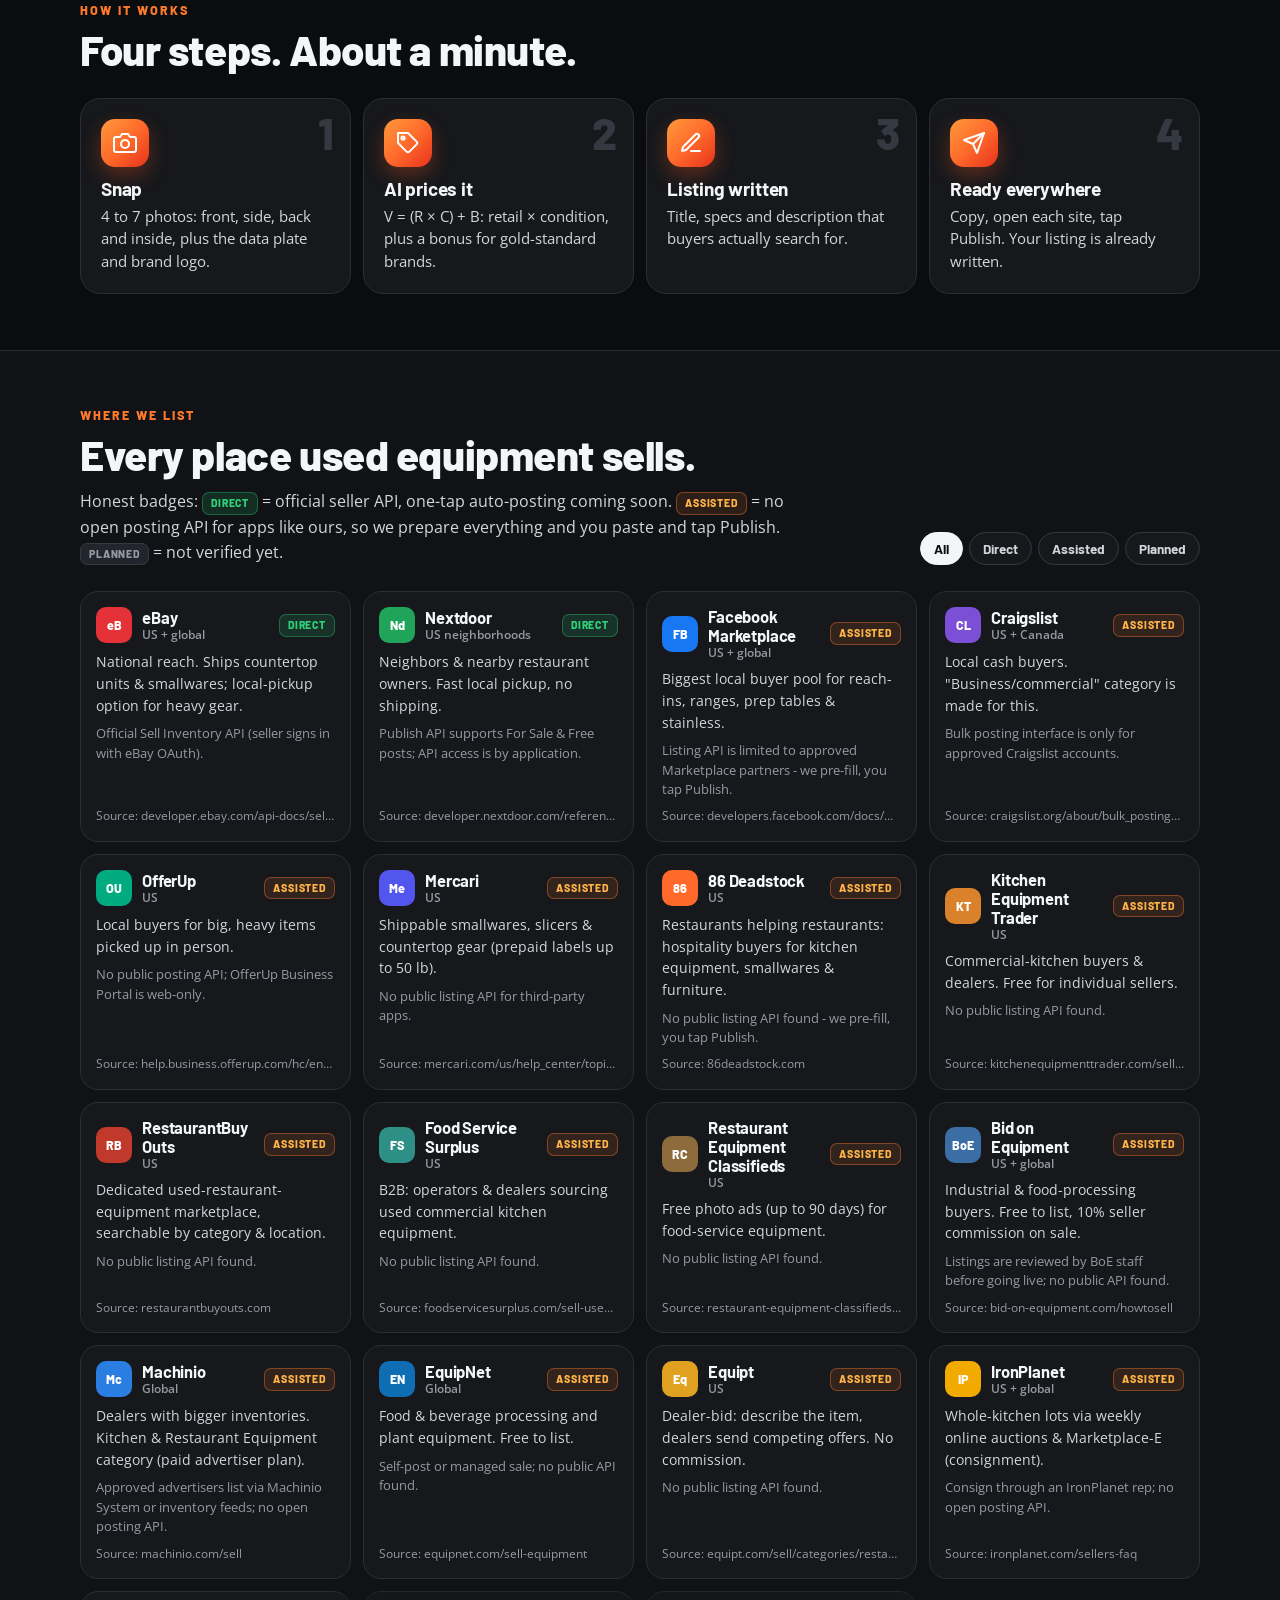
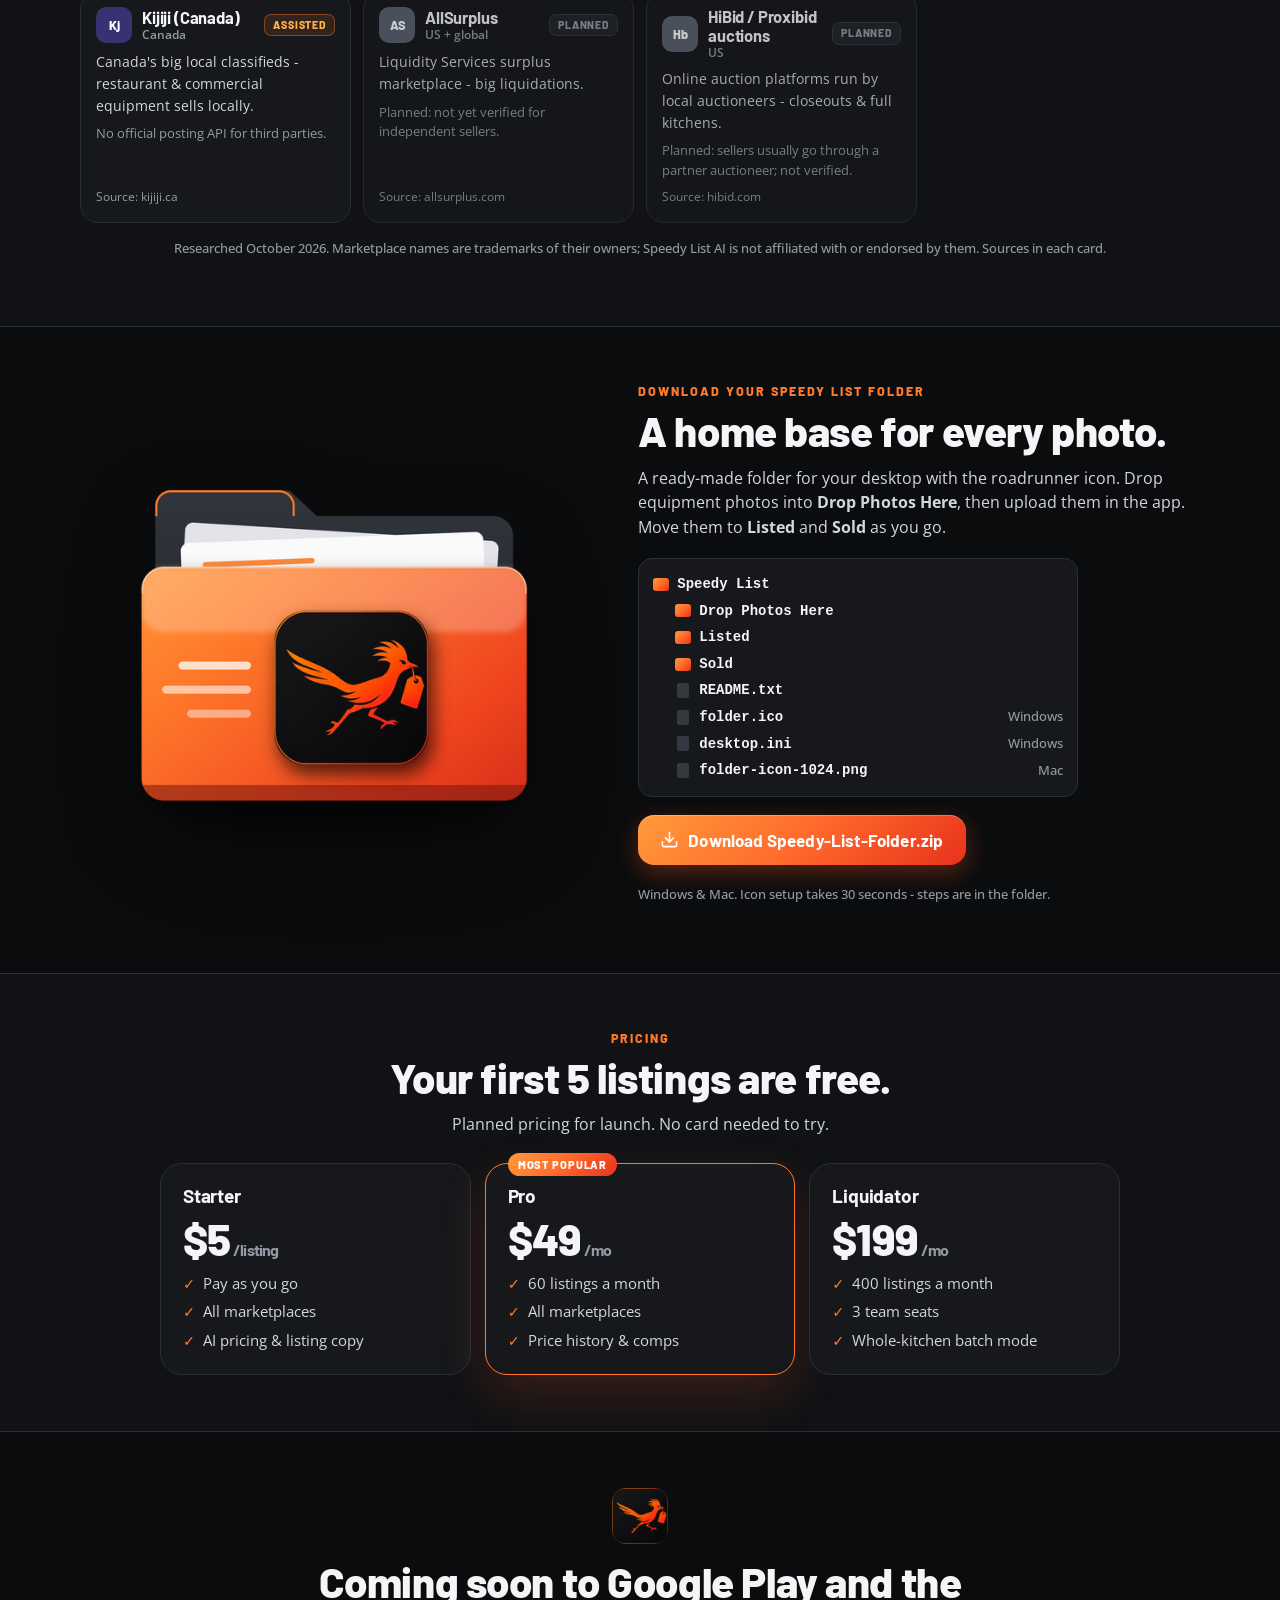
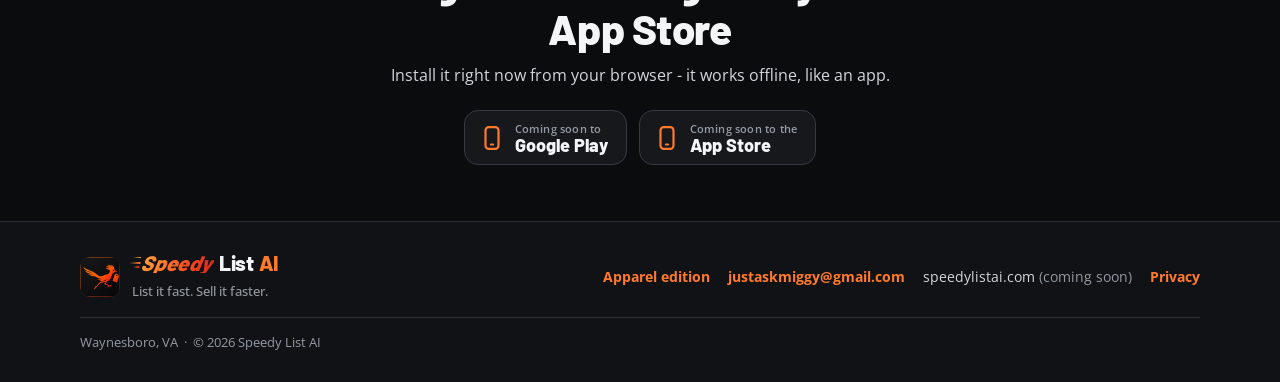
==== commit 1a742974: "Hero: remove floating eBay ready / Facebook ready badges and $3,325 True T-49 price card (logo tile " ====
--- a/index.html
+++ b/index.html
@@ -66,9 +66,6 @@
       </div>
       <div class="hero-art" aria-hidden="true">
         <div class="tile-ring"><img src="assets/brand/roadrunner-tile.png" width="300" height="300" alt=""></div>
-        <div class="float f1"><span class="dot ok"></span>eBay ready</div>
-        <div class="float f2"><span class="dot ok"></span>Facebook ready</div>
-        <div class="float f3"><b>$3,325</b><small>True T-49 · Good</small></div>
       </div>
     </div>
   </section>
--- a/css/app.css
+++ b/css/app.css
@@ -101,15 +101,6 @@
 .hero-stats b{color:var(--text);font:800 16px var(--head);margin-right:3px}
 .tile-ring{position:absolute;inset:6%;border-radius:22%;filter:drop-shadow(0 24px 50px rgba(255,90,31,.35));animation:bob 6s ease-in-out infinite}
 .tile-ring img{width:100%;height:100%}
-.float{position:absolute;background:color-mix(in srgb,var(--card) 88%,transparent);backdrop-filter:blur(10px);-webkit-backdrop-filter:blur(10px);border:1px solid var(--line2);border-radius:14px;padding:8px 12px;font:700 13px var(--head);box-shadow:var(--shadow);display:flex;align-items:center;gap:7px;white-space:nowrap}
-.float small{display:block;font:600 11px var(--body);color:var(--mute)}
-.float b{font-size:20px;background:var(--grad);-webkit-background-clip:text;background-clip:text;color:transparent}
-.float.f3{flex-direction:column;align-items:flex-start;gap:0}
-.f1{left:-6%;top:12%;animation:bob 5s ease-in-out infinite .4s}
-.f2{right:-8%;top:44%;animation:bob 5.5s ease-in-out infinite 1s}
-.f3{left:2%;bottom:2%;animation:bob 6.5s ease-in-out infinite .2s}
-.dot{width:9px;height:9px;border-radius:50%;background:var(--o2);display:inline-block}
-.dot.ok{background:var(--green);box-shadow:0 0 0 3px rgba(47,210,122,.18)}
 @keyframes bob{0%,100%{transform:translateY(0)}50%{transform:translateY(-7px)}}
 @media(min-width:900px){
   .hero{padding:60px 0 70px}
